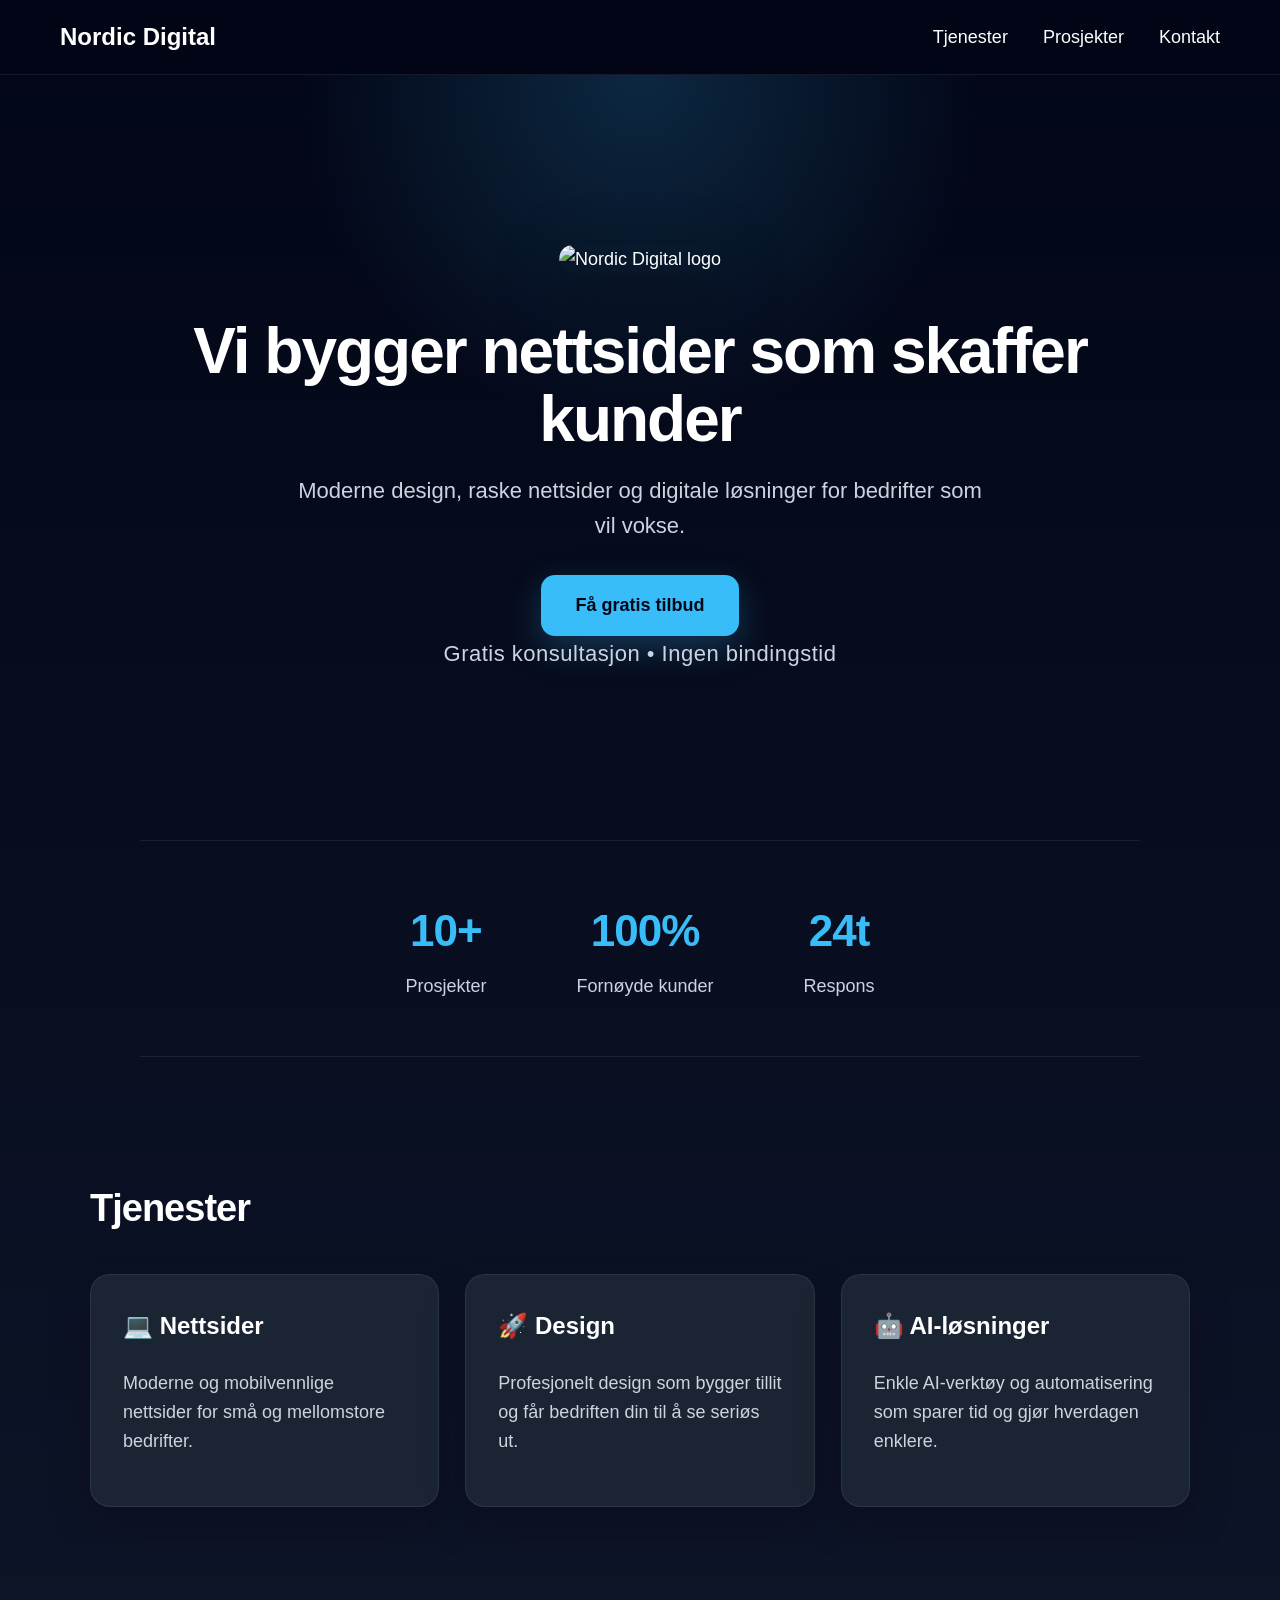
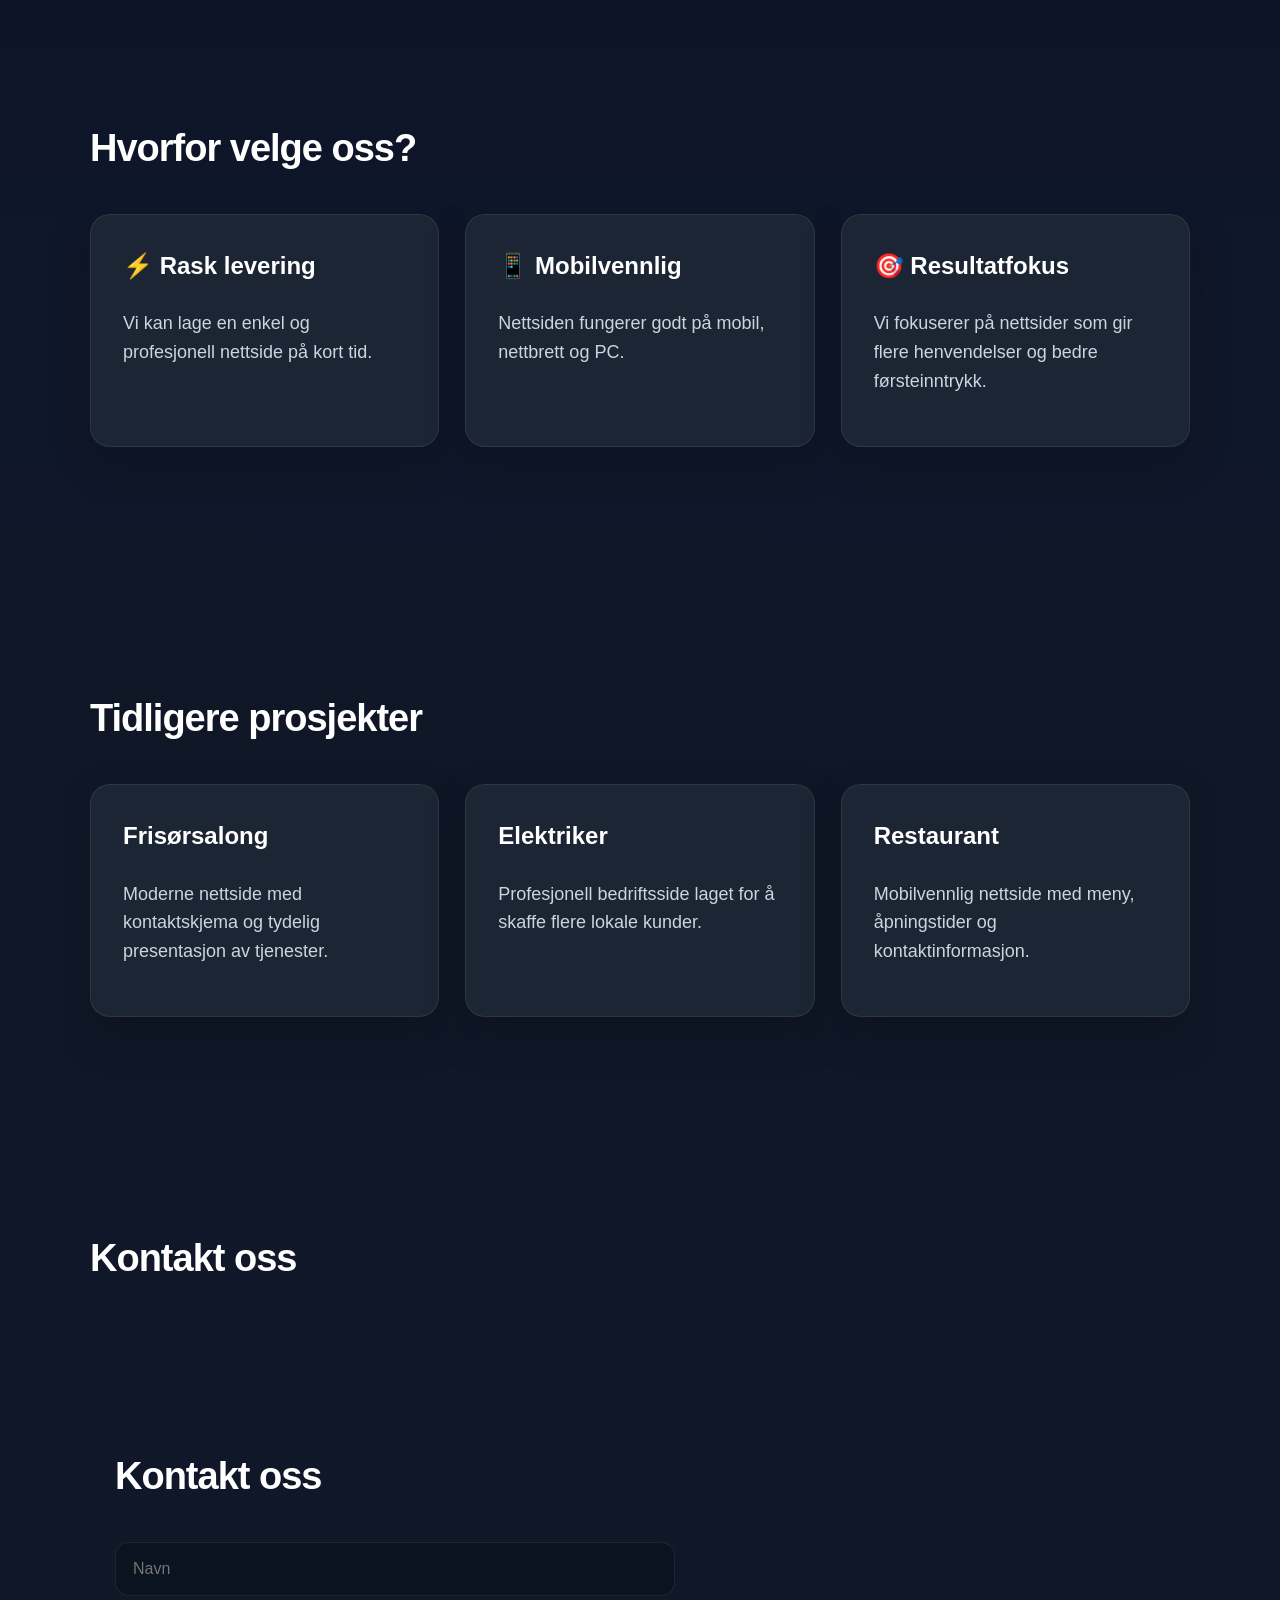
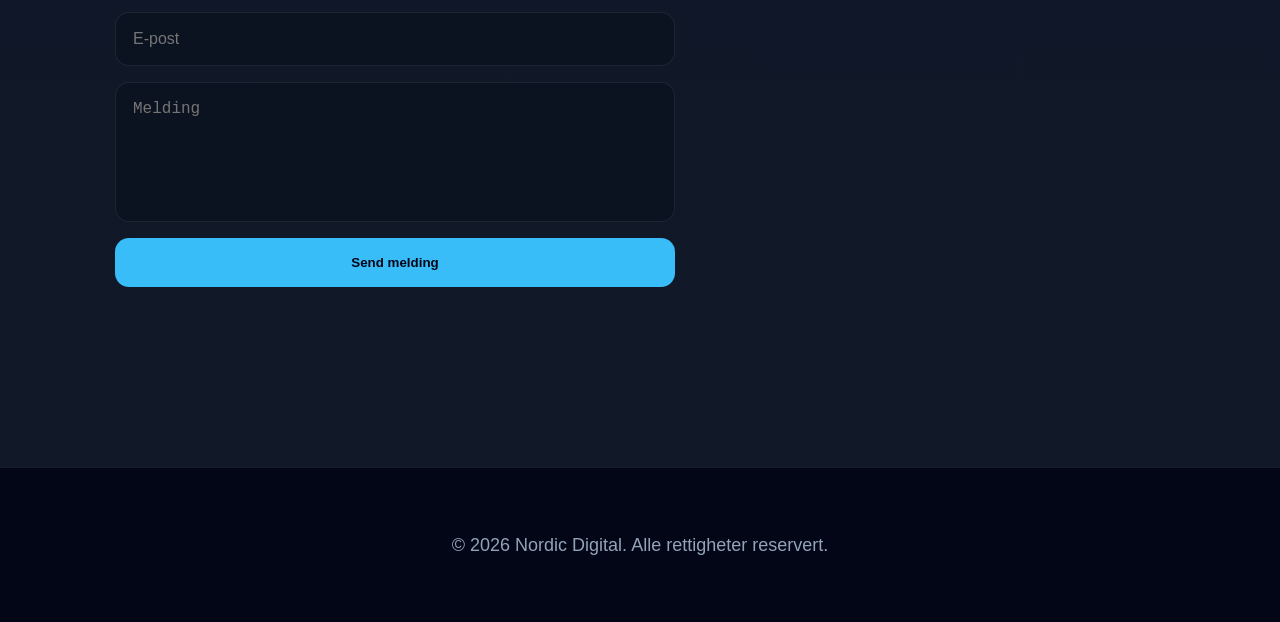
==== index.html @ 50fd000b "Add files via upload" ====
<!DOCTYPE html>
<html lang="no">
<head>
    <meta charset="UTF-8">
    <meta name="viewport" content="width=device-width, initial-scale=1.0">
    <title>Nordic Digital</title>
    <link rel="stylesheet" href="style.css">
</head>

<body>

    <nav class="navbar">
        <div class="nav-logo">Nordic Digital</div>

        <div class="nav-links">
            <a href="#tjenester">Tjenester</a>
            <a href="#prosjekter">Prosjekter</a>
            <a href="#kontakt">Kontakt</a>
        </div>
    </nav>

    <header class="hero">
        <div class="hero-content">
            <img src="images/logo.png" class="logo" alt="Nordic Digital logo">

            <h1>Vi bygger nettsider som skaffer kunder</h1>

            <p>
                Moderne design, raske nettsider og digitale løsninger
                for bedrifter som vil vokse.
            </p>

            <a href="#kontakt" class="knapp">Få gratis tilbud</a>

            <p class="mini-text">
                Gratis konsultasjon • Ingen bindingstid
            </p>
        </div>
    </header>

    <section class="statistikk">
        <div>
            <h2>10+</h2>
            <p>Prosjekter</p>
        </div>

        <div>
            <h2>100%</h2>
            <p>Fornøyde kunder</p>
        </div>

        <div>
            <h2>24t</h2>
            <p>Respons</p>
        </div>
    </section>

    <section id="tjenester">
        <h2>Tjenester</h2>

        <div class="kort-rad">
            <div class="kort">
                <h3>💻 Nettsider</h3>
                <p>Moderne og mobilvennlige nettsider for små og mellomstore bedrifter.</p>
            </div>

            <div class="kort">
                <h3>🚀 Design</h3>
                <p>Profesjonelt design som bygger tillit og får bedriften din til å se seriøs ut.</p>
            </div>

            <div class="kort">
                <h3>🤖 AI-løsninger</h3>
                <p>Enkle AI-verktøy og automatisering som sparer tid og gjør hverdagen enklere.</p>
            </div>
        </div>
    </section>

    <section>
        <h2>Hvorfor velge oss?</h2>

        <div class="kort-rad">
            <div class="kort">
                <h3>⚡ Rask levering</h3>
                <p>Vi kan lage en enkel og profesjonell nettside på kort tid.</p>
            </div>

            <div class="kort">
                <h3>📱 Mobilvennlig</h3>
                <p>Nettsiden fungerer godt på mobil, nettbrett og PC.</p>
            </div>

            <div class="kort">
                <h3>🎯 Resultatfokus</h3>
                <p>Vi fokuserer på nettsider som gir flere henvendelser og bedre førsteinntrykk.</p>
            </div>
        </div>
    </section>

    <section id="prosjekter">
        <h2>Tidligere prosjekter</h2>

        <div class="kort-rad">
            <div class="kort">
                <h3>Frisørsalong</h3>
                <p>Moderne nettside med kontaktskjema og tydelig presentasjon av tjenester.</p>
            </div>

            <div class="kort">
                <h3>Elektriker</h3>
                <p>Profesjonell bedriftsside laget for å skaffe flere lokale kunder.</p>
            </div>

            <div class="kort">
                <h3>Restaurant</h3>
                <p>Mobilvennlig nettside med meny, åpningstider og kontaktinformasjon.</p>
            </div>
        </div>
    </section>

    <section id="kontakt">
        <h2>Kontakt oss</h2>

        <section id="kontakt">
    <h2>Kontakt oss</h2>

    <form class="kontakt-form" action="https://formspree.io/f/mojbbwva" method="POST">

        <input
            type="text"
            name="name"
            placeholder="Navn"
            required
        >

        <input
            type="email"
            name="email"
            placeholder="E-post"
            required
        >

        <textarea
            name="message"
            placeholder="Melding"
            required
        ></textarea>

        <button type="submit">
            Send melding
        </button>

    </form>
</section>
    </section>

    <footer>
        <p>© 2026 Nordic Digital. Alle rettigheter reservert.</p>
    </footer>

</body>
</html>
---- style.css ----
* {
    box-sizing: border-box;
}

html {
    scroll-behavior: smooth;
}

body {
    margin: 0;
    padding: 0;
    font-family: Arial, sans-serif;
    background: linear-gradient(180deg, #020617, #0f172a, #111827);
    color: white;
    font-size: 18px;
    line-height: 1.6;
    min-height: 100vh;
    overflow-x: hidden;
}

.navbar {
    position: sticky;
    top: 0;
    z-index: 1000;
    display: flex;
    justify-content: space-between;
    align-items: center;
    padding: 18px 60px;
    background: rgba(2, 6, 23, 0.85);
    backdrop-filter: blur(12px);
    border-bottom: 1px solid rgba(255,255,255,0.08);
}

.nav-logo {
    font-size: 24px;
    font-weight: 800;
    color: white;
}

.nav-links a {
    color: white;
    text-decoration: none;
    margin-left: 30px;
    font-weight: 500;
}

.nav-links a:hover {
    color: #38bdf8;
}

.hero {
    min-height: 85vh;
    display: flex;
    justify-content: center;
    align-items: center;
    text-align: center;
    padding: 70px 25px;
    background: radial-gradient(circle at top, rgba(56,189,248,0.18), transparent 35%);
}

.hero-content {
    max-width: 900px;
}

.logo {
    width: 320px;
    max-width: 90%;
    height: auto;
    margin-bottom: 25px;
    border-radius: 18px;
    box-shadow: 0 25px 70px rgba(0,0,0,0.35);
}

.hero h1 {
    font-size: 64px;
    line-height: 1.05;
    margin: 20px 0;
    letter-spacing: -2px;
}

.hero p {
    font-size: 22px;
    color: #cbd5e1;
    max-width: 700px;
    margin: 0 auto;
}

.knapp {
    display: inline-block;
    margin-top: 32px;
    padding: 16px 34px;
    background: #38bdf8;
    color: #020617;
    text-decoration: none;
    font-weight: 800;
    border-radius: 14px;
    transition: 0.25s;
    box-shadow: 0 12px 35px rgba(56,189,248,0.25);
}

.knapp:hover {
    transform: translateY(-4px);
    background: white;
}

.mini-text {
    margin-top: 18px;
    font-size: 15px;
    color: #94a3b8;
    letter-spacing: 0.5px;
}

section {
    max-width: 1150px;
    margin: 0 auto;
    padding: 90px 25px;
}

section h2 {
    font-size: 38px;
    margin-bottom: 35px;
    letter-spacing: -1px;
}

.kort-rad {
    display: grid;
    grid-template-columns: repeat(3, 1fr);
    gap: 26px;
}

.kort {
    background: rgba(31, 41, 55, 0.85);
    padding: 32px;
    border-radius: 20px;
    border: 1px solid rgba(255,255,255,0.08);
    transition: 0.25s;
    box-shadow: 0 20px 45px rgba(0,0,0,0.18);
}

.kort:hover {
    transform: translateY(-10px);
    background: rgba(38, 52, 73, 0.95);
    box-shadow: 0 30px 65px rgba(0,0,0,0.3);
}

.kort h3 {
    font-size: 24px;
    margin-top: 0;
}

.kort p {
    color: #cbd5e1;
}

.statistikk {
    max-width: 1000px;
    margin: 0 auto;
    padding: 55px 25px;
    display: flex;
    justify-content: center;
    gap: 90px;
    text-align: center;
    border-top: 1px solid rgba(255,255,255,0.08);
    border-bottom: 1px solid rgba(255,255,255,0.08);
}

.statistikk h2 {
    color: #38bdf8;
    font-size: 44px;
    margin: 0;
}

.statistikk p {
    color: #cbd5e1;
    margin: 5px 0 0;
}

#prosjekter {
    background: rgba(17, 24, 39, 0.7);
    border-radius: 28px;
    margin-top: 30px;
}

.kontakt-form {
    display: flex;
    flex-direction: column;
    gap: 16px;
    max-width: 560px;
}

.kontakt-form input,
.kontakt-form textarea {
    width: 100%;
    padding: 17px;
    border: 1px solid rgba(255,255,255,0.08);
    border-radius: 14px;
    font-size: 16px;
    background: #0b1220;
    color: white;
    outline: none;
}

.kontakt-form input:focus,
.kontakt-form textarea:focus {
    border-color: #38bdf8;
}

.kontakt-form textarea {
    height: 140px;
    resize: none;
}

.kontakt-form button {
    padding: 17px;
    border: none;
    border-radius: 14px;
    background: #38bdf8;
    color: #020617;
    font-weight: 800;
    cursor: pointer;
    transition: 0.25s;
}

.kontakt-form button:hover {
    background: white;
    transform: translateY(-3px);
}

footer {
    text-align: center;
    padding: 45px 20px;
    background: #020617;
    color: #94a3b8;
    border-top: 1px solid rgba(255,255,255,0.08);
}

@media (max-width: 850px) {
    .navbar {
        padding: 16px 22px;
        flex-direction: column;
        gap: 12px;
    }

    .nav-links a {
        margin: 0 10px;
        font-size: 15px;
    }

    .hero h1 {
        font-size: 42px;
    }

    .hero p {
        font-size: 18px;
    }

    .kort-rad {
        grid-template-columns: 1fr;
    }

    .statistikk {
        flex-direction: column;
        gap: 25px;
    }

    section {
        padding: 65px 22px;
    }
}
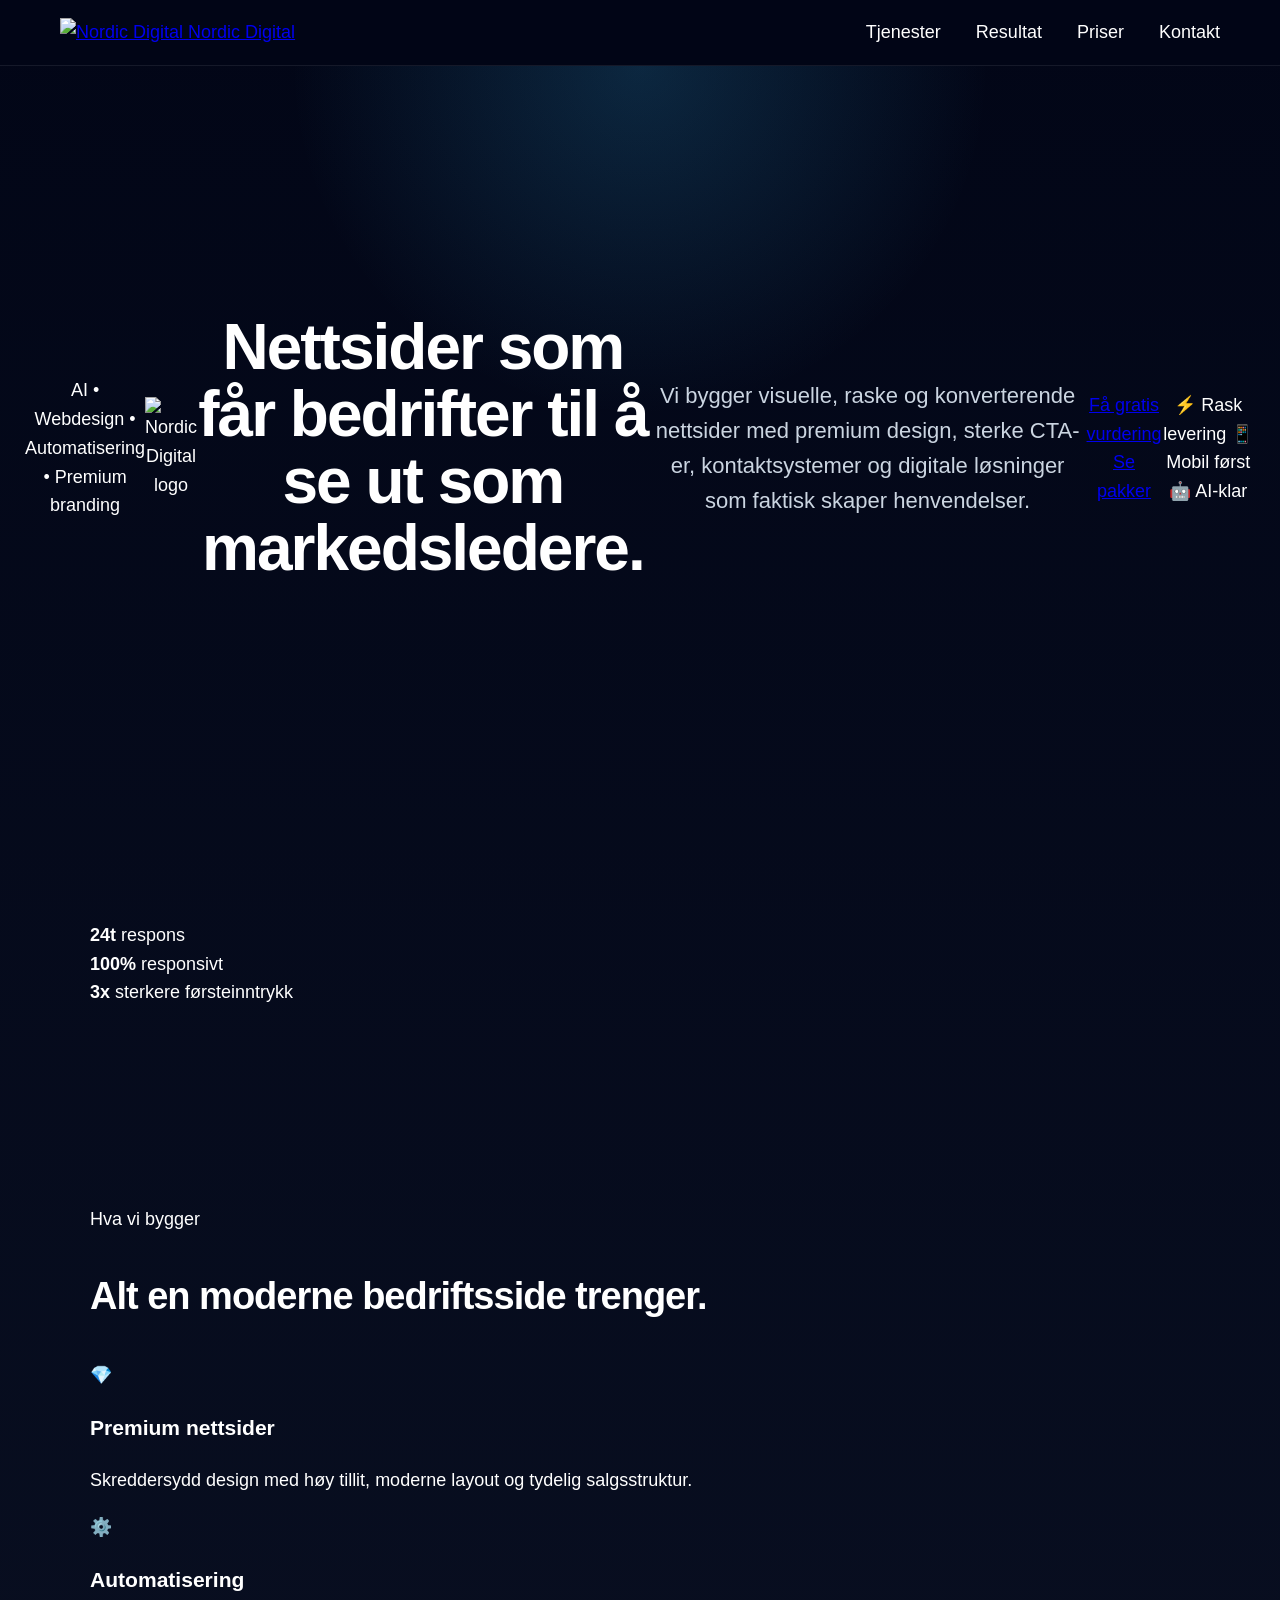
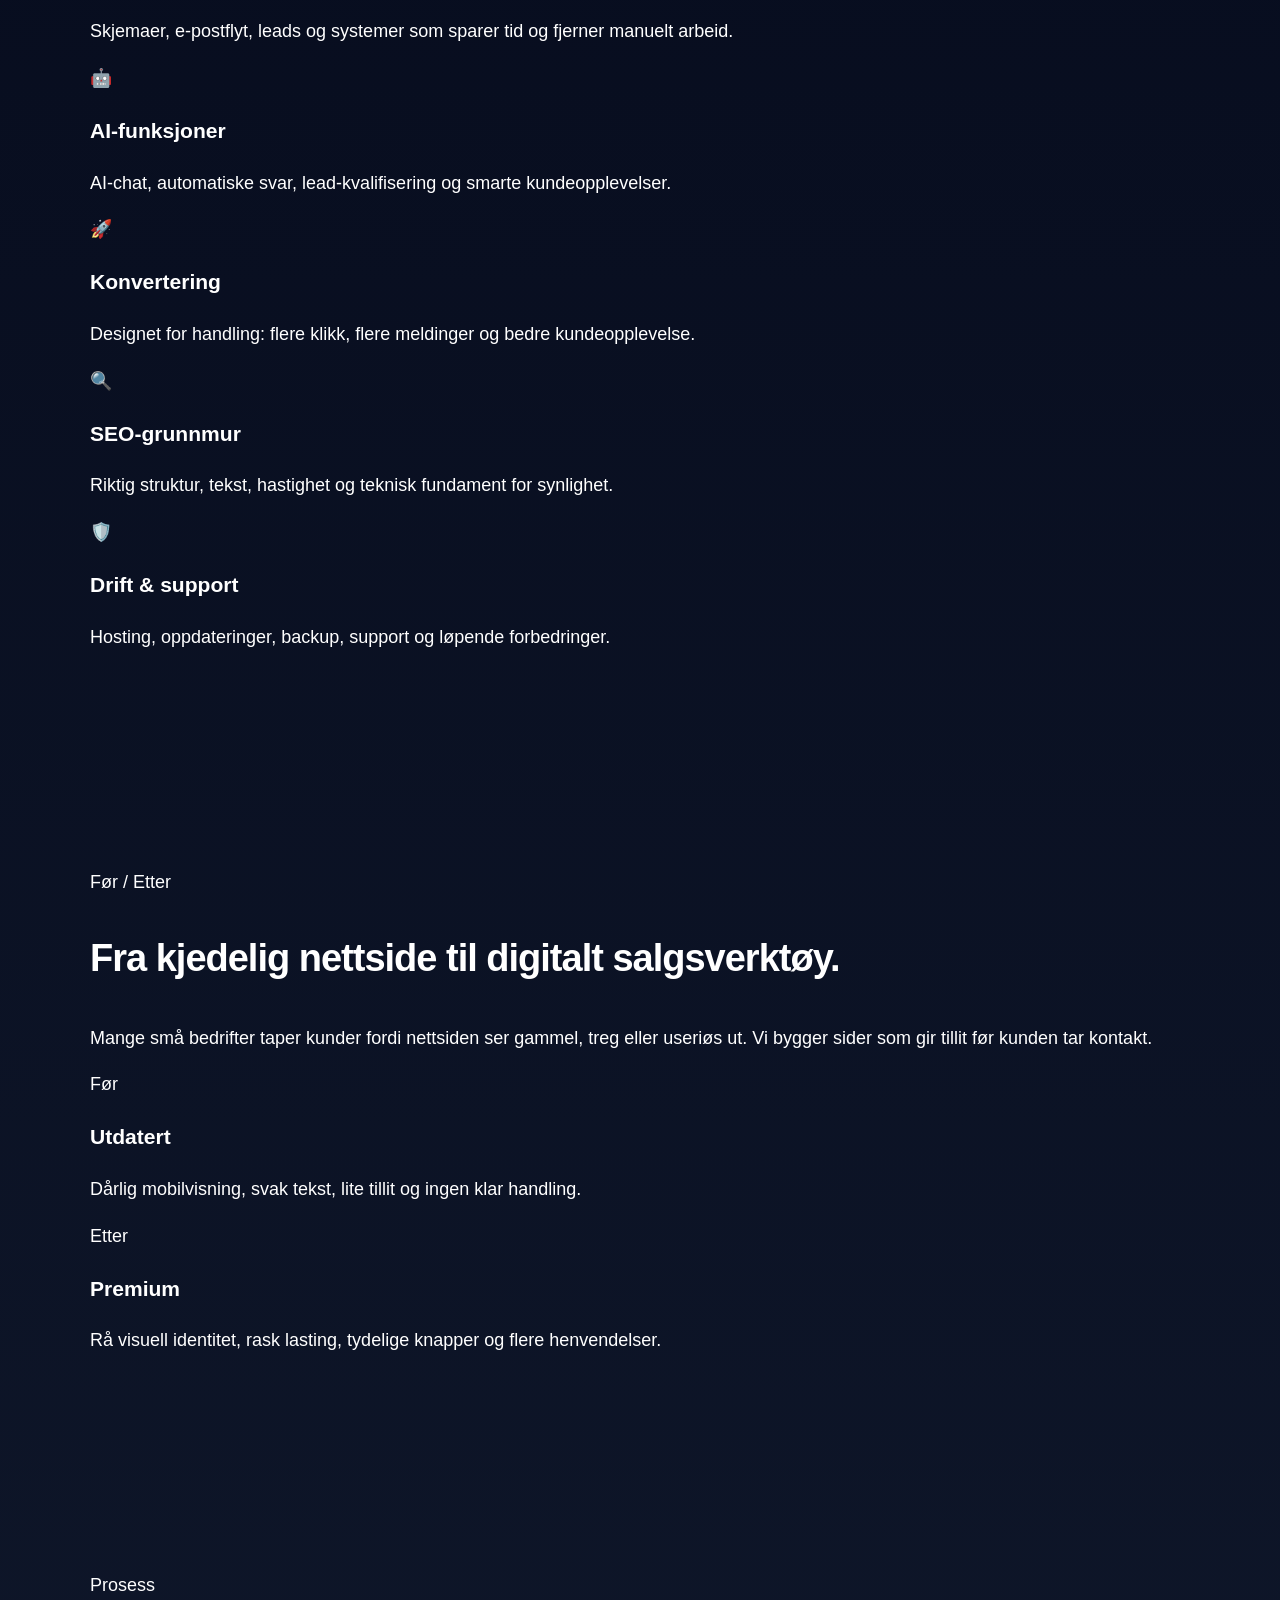
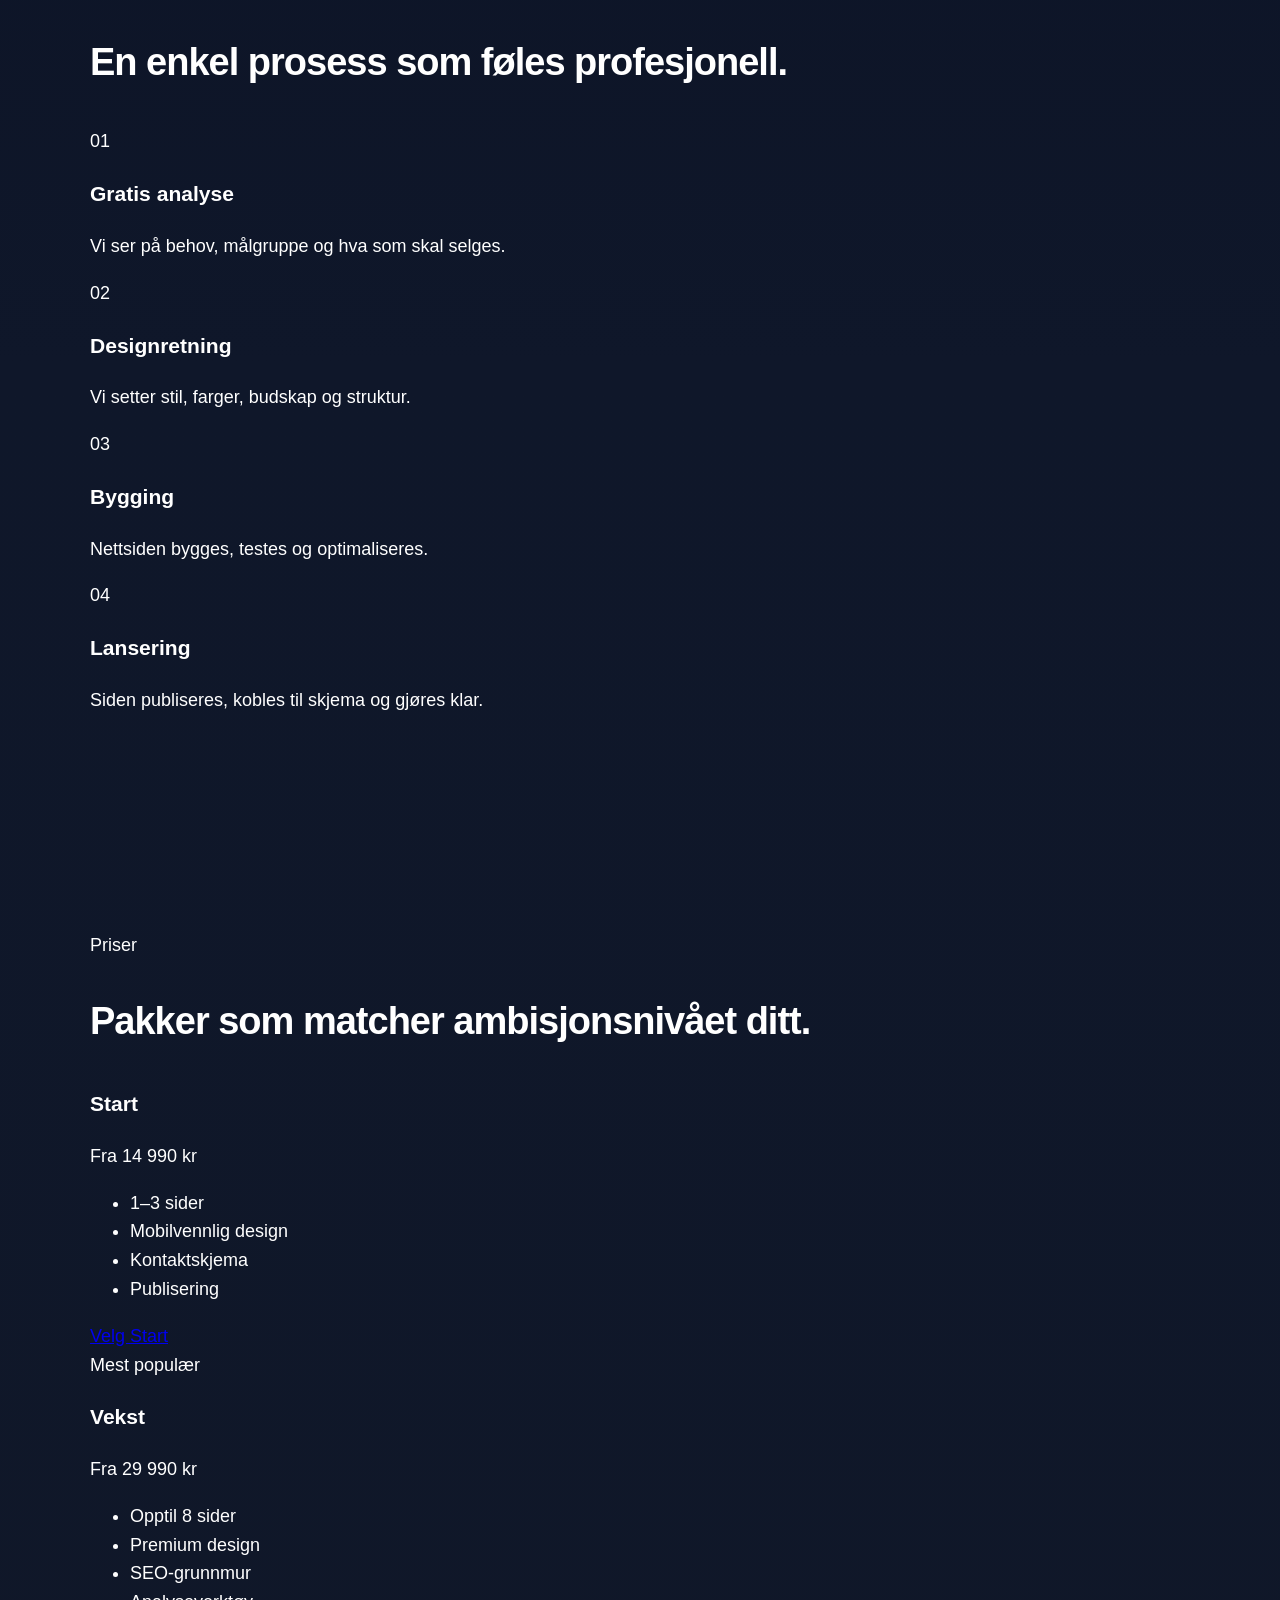
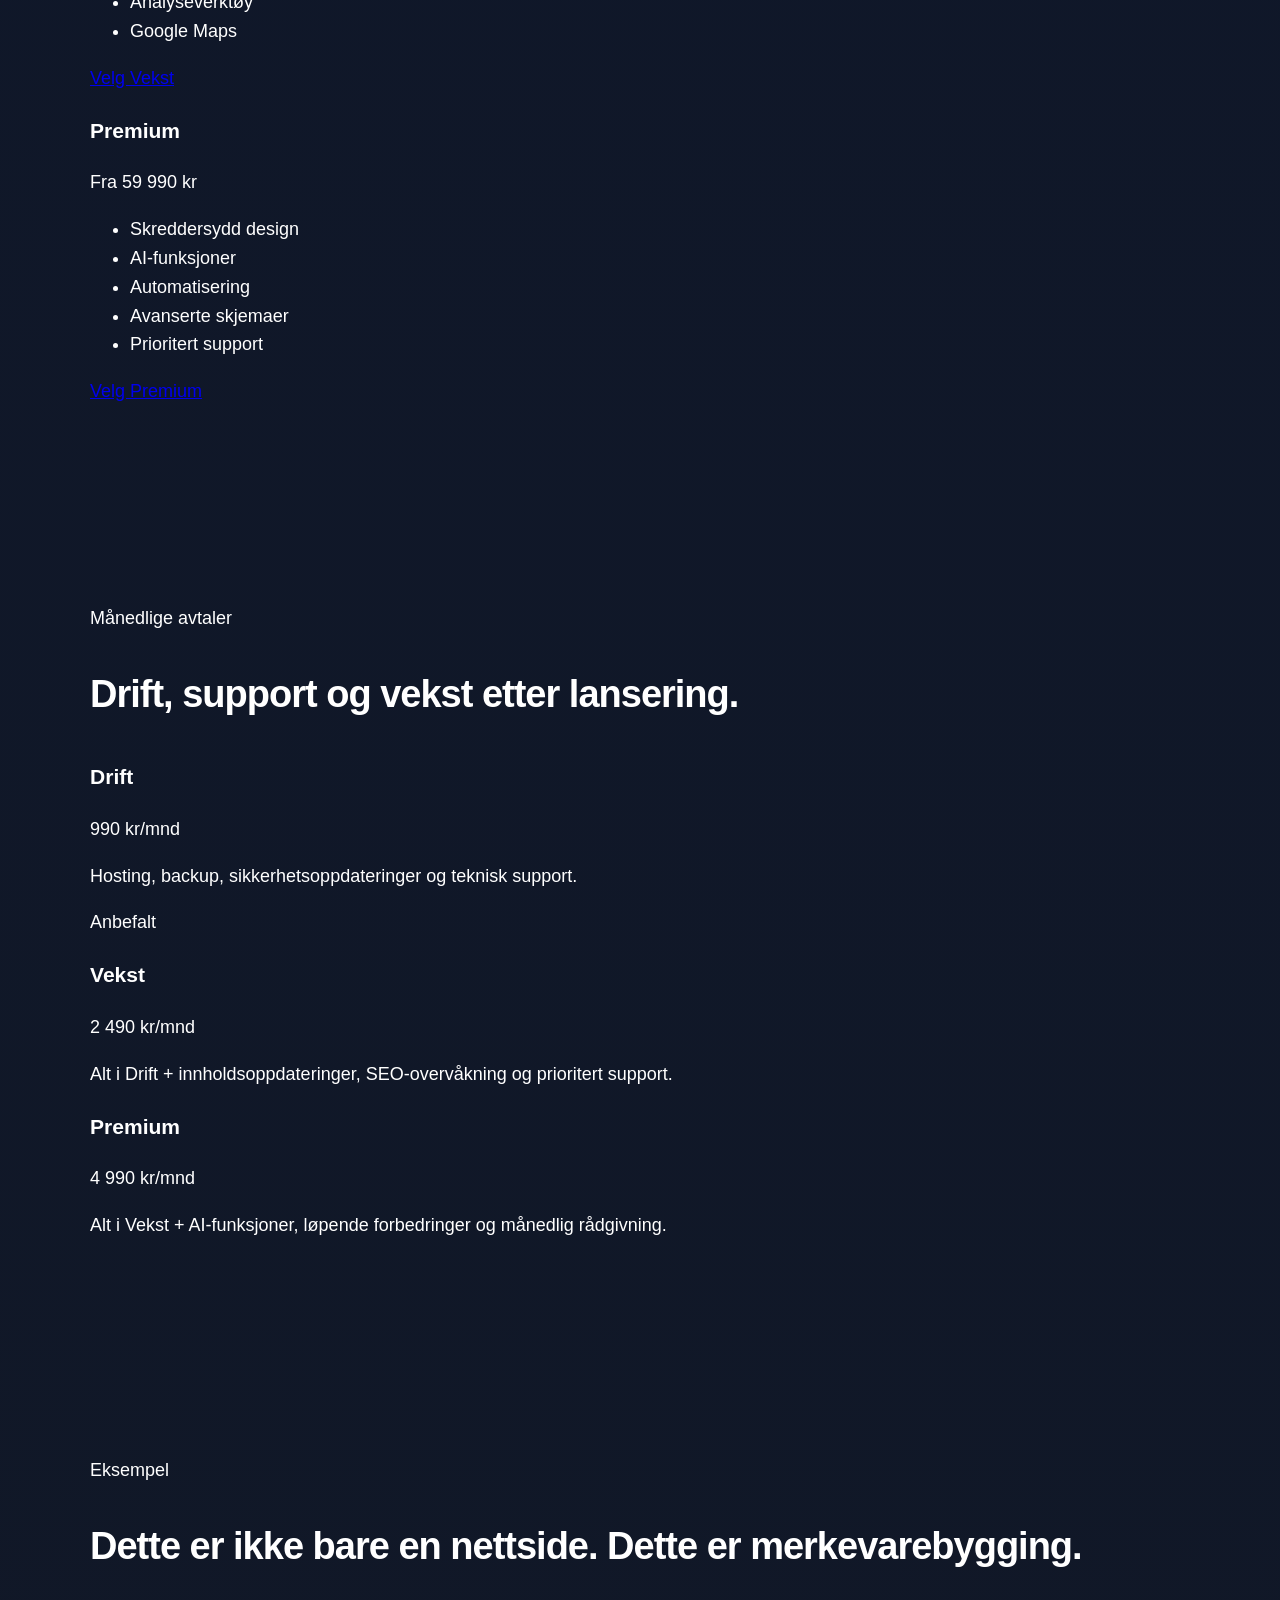
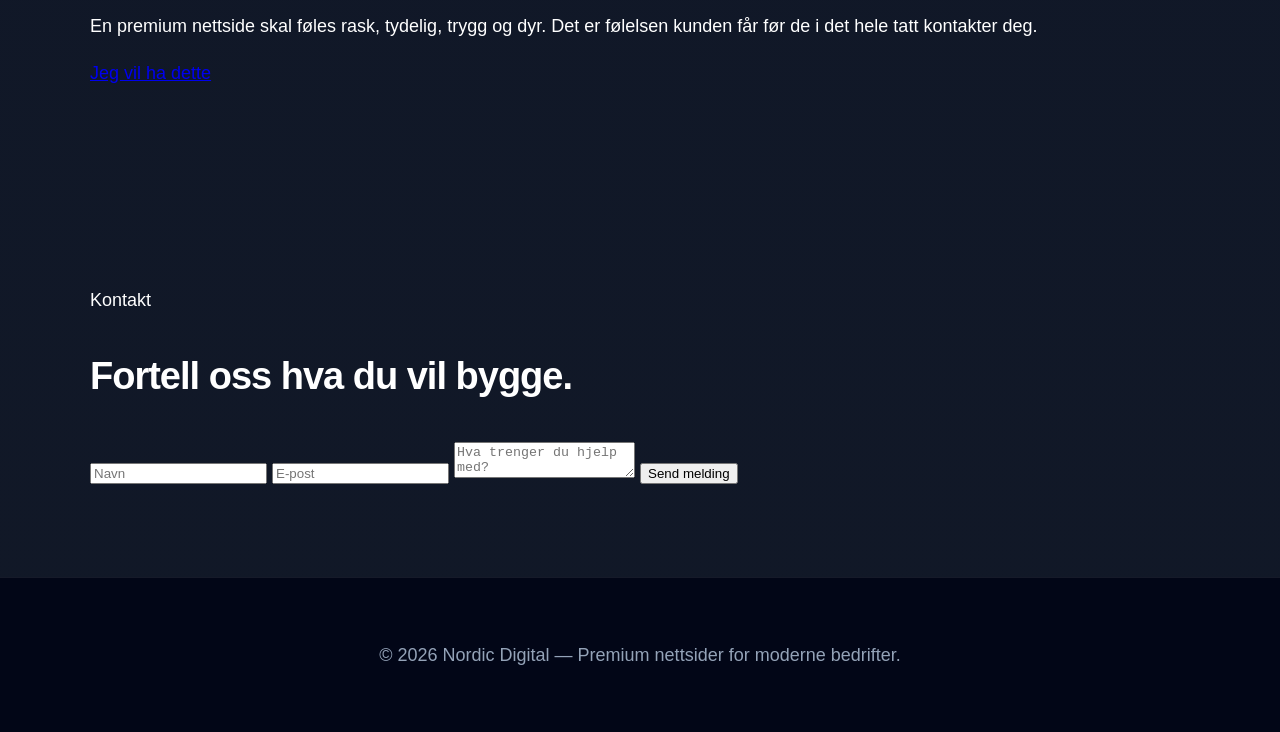
==== commit 6122413e: "Update index.html" ====
--- a/index.html
+++ b/index.html
@@ -3,160 +3,270 @@
 <head>
     <meta charset="UTF-8">
     <meta name="viewport" content="width=device-width, initial-scale=1.0">
-    <title>Nordic Digital</title>
+    <title>Nordic Digital — Premium nettsider</title>
+    <link rel="icon" href="images/logo.png">
     <link rel="stylesheet" href="style.css">
 </head>
 
 <body>
 
-    <nav class="navbar">
-        <div class="nav-logo">Nordic Digital</div>
-
-        <div class="nav-links">
-            <a href="#tjenester">Tjenester</a>
-            <a href="#prosjekter">Prosjekter</a>
-            <a href="#kontakt">Kontakt</a>
-        </div>
-    </nav>
-
-    <header class="hero">
-        <div class="hero-content">
-            <img src="images/logo.png" class="logo" alt="Nordic Digital logo">
-
-            <h1>Vi bygger nettsider som skaffer kunder</h1>
-
-            <p>
-                Moderne design, raske nettsider og digitale løsninger
-                for bedrifter som vil vokse.
-            </p>
-
-            <a href="#kontakt" class="knapp">Få gratis tilbud</a>
-
-            <p class="mini-text">
-                Gratis konsultasjon • Ingen bindingstid
-            </p>
-        </div>
-    </header>
-
-    <section class="statistikk">
-        <div>
-            <h2>10+</h2>
-            <p>Prosjekter</p>
-        </div>
-
-        <div>
-            <h2>100%</h2>
-            <p>Fornøyde kunder</p>
-        </div>
-
-        <div>
-            <h2>24t</h2>
-            <p>Respons</p>
-        </div>
-    </section>
-
-    <section id="tjenester">
-        <h2>Tjenester</h2>
-
-        <div class="kort-rad">
-            <div class="kort">
-                <h3>💻 Nettsider</h3>
-                <p>Moderne og mobilvennlige nettsider for små og mellomstore bedrifter.</p>
-            </div>
-
-            <div class="kort">
-                <h3>🚀 Design</h3>
-                <p>Profesjonelt design som bygger tillit og får bedriften din til å se seriøs ut.</p>
-            </div>
-
-            <div class="kort">
-                <h3>🤖 AI-løsninger</h3>
-                <p>Enkle AI-verktøy og automatisering som sparer tid og gjør hverdagen enklere.</p>
-            </div>
-        </div>
-    </section>
-
-    <section>
-        <h2>Hvorfor velge oss?</h2>
-
-        <div class="kort-rad">
-            <div class="kort">
-                <h3>⚡ Rask levering</h3>
-                <p>Vi kan lage en enkel og profesjonell nettside på kort tid.</p>
-            </div>
-
-            <div class="kort">
-                <h3>📱 Mobilvennlig</h3>
-                <p>Nettsiden fungerer godt på mobil, nettbrett og PC.</p>
-            </div>
-
-            <div class="kort">
-                <h3>🎯 Resultatfokus</h3>
-                <p>Vi fokuserer på nettsider som gir flere henvendelser og bedre førsteinntrykk.</p>
-            </div>
-        </div>
-    </section>
-
-    <section id="prosjekter">
-        <h2>Tidligere prosjekter</h2>
-
-        <div class="kort-rad">
-            <div class="kort">
-                <h3>Frisørsalong</h3>
-                <p>Moderne nettside med kontaktskjema og tydelig presentasjon av tjenester.</p>
-            </div>
-
-            <div class="kort">
-                <h3>Elektriker</h3>
-                <p>Profesjonell bedriftsside laget for å skaffe flere lokale kunder.</p>
-            </div>
-
-            <div class="kort">
-                <h3>Restaurant</h3>
-                <p>Mobilvennlig nettside med meny, åpningstider og kontaktinformasjon.</p>
-            </div>
-        </div>
-    </section>
-
-    <section id="kontakt">
-        <h2>Kontakt oss</h2>
-
-        <section id="kontakt">
-    <h2>Kontakt oss</h2>
-
-    <form class="kontakt-form" action="https://formspree.io/f/mojbbwva" method="POST">
-
-        <input
-            type="text"
-            name="name"
-            placeholder="Navn"
-            required
-        >
-
-        <input
-            type="email"
-            name="email"
-            placeholder="E-post"
-            required
-        >
-
-        <textarea
-            name="message"
-            placeholder="Melding"
-            required
-        ></textarea>
-
-        <button type="submit">
-            Send melding
-        </button>
-
+<div class="bg">
+    <div class="mesh"></div>
+    <div class="stars"></div>
+    <div class="scanline"></div>
+    <div class="glow glow-1"></div>
+    <div class="glow glow-2"></div>
+    <div class="glow glow-3"></div>
+</div>
+
+<nav class="navbar">
+    <a href="#" class="brand">
+        <img src="images/logo.png" alt="Nordic Digital">
+        <span>Nordic Digital</span>
+    </a>
+
+    <div class="nav-links">
+        <a href="#tjenester">Tjenester</a>
+        <a href="#resultat">Resultat</a>
+        <a href="#priser">Priser</a>
+        <a href="#kontakt" class="nav-cta">Kontakt</a>
+    </div>
+</nav>
+
+<header class="hero">
+    <div class="hero-badge">AI • Webdesign • Automatisering • Premium branding</div>
+
+    <img src="images/logo.png" class="hero-logo" alt="Nordic Digital logo">
+
+    <h1>Nettsider som får bedrifter til å se ut som markedsledere.</h1>
+
+    <p>
+        Vi bygger visuelle, raske og konverterende nettsider med premium design,
+        sterke CTA-er, kontaktsystemer og digitale løsninger som faktisk skaper henvendelser.
+    </p>
+
+    <div class="hero-actions">
+        <a href="#kontakt" class="btn btn-main">Få gratis vurdering</a>
+        <a href="#priser" class="btn btn-ghost">Se pakker</a>
+    </div>
+
+    <div class="trust-row">
+        <span>⚡ Rask levering</span>
+        <span>📱 Mobil først</span>
+        <span>🤖 AI-klar</span>
+    </div>
+</header>
+
+<section class="metrics">
+    <div>
+        <strong>24t</strong>
+        <span>respons</span>
+    </div>
+    <div>
+        <strong>100%</strong>
+        <span>responsivt</span>
+    </div>
+    <div>
+        <strong>3x</strong>
+        <span>sterkere førsteinntrykk</span>
+    </div>
+</section>
+
+<section id="tjenester">
+    <p class="label">Hva vi bygger</p>
+    <h2>Alt en moderne bedriftsside trenger.</h2>
+
+    <div class="cards">
+        <article class="card premium">
+            <div class="icon">💎</div>
+            <h3>Premium nettsider</h3>
+            <p>Skreddersydd design med høy tillit, moderne layout og tydelig salgsstruktur.</p>
+        </article>
+
+        <article class="card">
+            <div class="icon">⚙️</div>
+            <h3>Automatisering</h3>
+            <p>Skjemaer, e-postflyt, leads og systemer som sparer tid og fjerner manuelt arbeid.</p>
+        </article>
+
+        <article class="card">
+            <div class="icon">🤖</div>
+            <h3>AI-funksjoner</h3>
+            <p>AI-chat, automatiske svar, lead-kvalifisering og smarte kundeopplevelser.</p>
+        </article>
+
+        <article class="card">
+            <div class="icon">🚀</div>
+            <h3>Konvertering</h3>
+            <p>Designet for handling: flere klikk, flere meldinger og bedre kundeopplevelse.</p>
+        </article>
+
+        <article class="card">
+            <div class="icon">🔍</div>
+            <h3>SEO-grunnmur</h3>
+            <p>Riktig struktur, tekst, hastighet og teknisk fundament for synlighet.</p>
+        </article>
+
+        <article class="card">
+            <div class="icon">🛡️</div>
+            <h3>Drift & support</h3>
+            <p>Hosting, oppdateringer, backup, support og løpende forbedringer.</p>
+        </article>
+    </div>
+</section>
+
+<section id="resultat" class="split">
+    <div>
+        <p class="label">Før / Etter</p>
+        <h2>Fra kjedelig nettside til digitalt salgsverktøy.</h2>
+        <p class="section-text">
+            Mange små bedrifter taper kunder fordi nettsiden ser gammel, treg eller useriøs ut.
+            Vi bygger sider som gir tillit før kunden tar kontakt.
+        </p>
+    </div>
+
+    <div class="compare">
+        <div class="before">
+            <span>Før</span>
+            <h3>Utdatert</h3>
+            <p>Dårlig mobilvisning, svak tekst, lite tillit og ingen klar handling.</p>
+        </div>
+
+        <div class="after">
+            <span>Etter</span>
+            <h3>Premium</h3>
+            <p>Rå visuell identitet, rask lasting, tydelige knapper og flere henvendelser.</p>
+        </div>
+    </div>
+</section>
+
+<section class="process">
+    <p class="label">Prosess</p>
+    <h2>En enkel prosess som føles profesjonell.</h2>
+
+    <div class="steps">
+        <div class="step">
+            <span>01</span>
+            <h3>Gratis analyse</h3>
+            <p>Vi ser på behov, målgruppe og hva som skal selges.</p>
+        </div>
+        <div class="step">
+            <span>02</span>
+            <h3>Designretning</h3>
+            <p>Vi setter stil, farger, budskap og struktur.</p>
+        </div>
+        <div class="step">
+            <span>03</span>
+            <h3>Bygging</h3>
+            <p>Nettsiden bygges, testes og optimaliseres.</p>
+        </div>
+        <div class="step">
+            <span>04</span>
+            <h3>Lansering</h3>
+            <p>Siden publiseres, kobles til skjema og gjøres klar.</p>
+        </div>
+    </div>
+</section>
+
+<section id="priser">
+    <p class="label">Priser</p>
+    <h2>Pakker som matcher ambisjonsnivået ditt.</h2>
+
+    <div class="pricing">
+        <div class="price-card">
+            <h3>Start</h3>
+            <p class="price">Fra 14 990 kr</p>
+            <ul>
+                <li>1–3 sider</li>
+                <li>Mobilvennlig design</li>
+                <li>Kontaktskjema</li>
+                <li>Publisering</li>
+            </ul>
+            <a href="#kontakt" class="btn btn-ghost">Velg Start</a>
+        </div>
+
+        <div class="price-card featured">
+            <div class="tag">Mest populær</div>
+            <h3>Vekst</h3>
+            <p class="price">Fra 29 990 kr</p>
+            <ul>
+                <li>Opptil 8 sider</li>
+                <li>Premium design</li>
+                <li>SEO-grunnmur</li>
+                <li>Analyseverktøy</li>
+                <li>Google Maps</li>
+            </ul>
+            <a href="#kontakt" class="btn btn-main">Velg Vekst</a>
+        </div>
+
+        <div class="price-card">
+            <h3>Premium</h3>
+            <p class="price">Fra 59 990 kr</p>
+            <ul>
+                <li>Skreddersydd design</li>
+                <li>AI-funksjoner</li>
+                <li>Automatisering</li>
+                <li>Avanserte skjemaer</li>
+                <li>Prioritert support</li>
+            </ul>
+            <a href="#kontakt" class="btn btn-ghost">Velg Premium</a>
+        </div>
+    </div>
+</section>
+
+<section class="subscriptions">
+    <p class="label">Månedlige avtaler</p>
+    <h2>Drift, support og vekst etter lansering.</h2>
+
+    <div class="pricing">
+        <div class="price-card small-card">
+            <h3>Drift</h3>
+            <p class="price">990 kr/mnd</p>
+            <p>Hosting, backup, sikkerhetsoppdateringer og teknisk support.</p>
+        </div>
+
+        <div class="price-card small-card featured">
+            <div class="tag">Anbefalt</div>
+            <h3>Vekst</h3>
+            <p class="price">2 490 kr/mnd</p>
+            <p>Alt i Drift + innholdsoppdateringer, SEO-overvåkning og prioritert support.</p>
+        </div>
+
+        <div class="price-card small-card">
+            <h3>Premium</h3>
+            <p class="price">4 990 kr/mnd</p>
+            <p>Alt i Vekst + AI-funksjoner, løpende forbedringer og månedlig rådgivning.</p>
+        </div>
+    </div>
+</section>
+
+<section class="showcase">
+    <div class="showcase-content">
+        <p class="label">Eksempel</p>
+        <h2>Dette er ikke bare en nettside. Dette er merkevarebygging.</h2>
+        <p>
+            En premium nettside skal føles rask, tydelig, trygg og dyr.
+            Det er følelsen kunden får før de i det hele tatt kontakter deg.
+        </p>
+        <a href="#kontakt" class="btn btn-main">Jeg vil ha dette</a>
+    </div>
+</section>
+
+<section id="kontakt">
+    <p class="label">Kontakt</p>
+    <h2>Fortell oss hva du vil bygge.</h2>
+
+    <form class="contact-form" action="https://formspree.io/f/mojbbwva" method="POST">
+        <input type="text" name="name" placeholder="Navn" required>
+        <input type="email" name="email" placeholder="E-post" required>
+        <textarea name="message" placeholder="Hva trenger du hjelp med?" required></textarea>
+        <button type="submit">Send melding</button>
     </form>
 </section>
-    </section>
-
-    <footer>
-        <p>© 2026 Nordic Digital. Alle rettigheter reservert.</p>
-    </footer>
+
+<footer>
+    <p>© 2026 Nordic Digital — Premium nettsider for moderne bedrifter.</p>
+</footer>
 
 </body>
-</html>+</html>
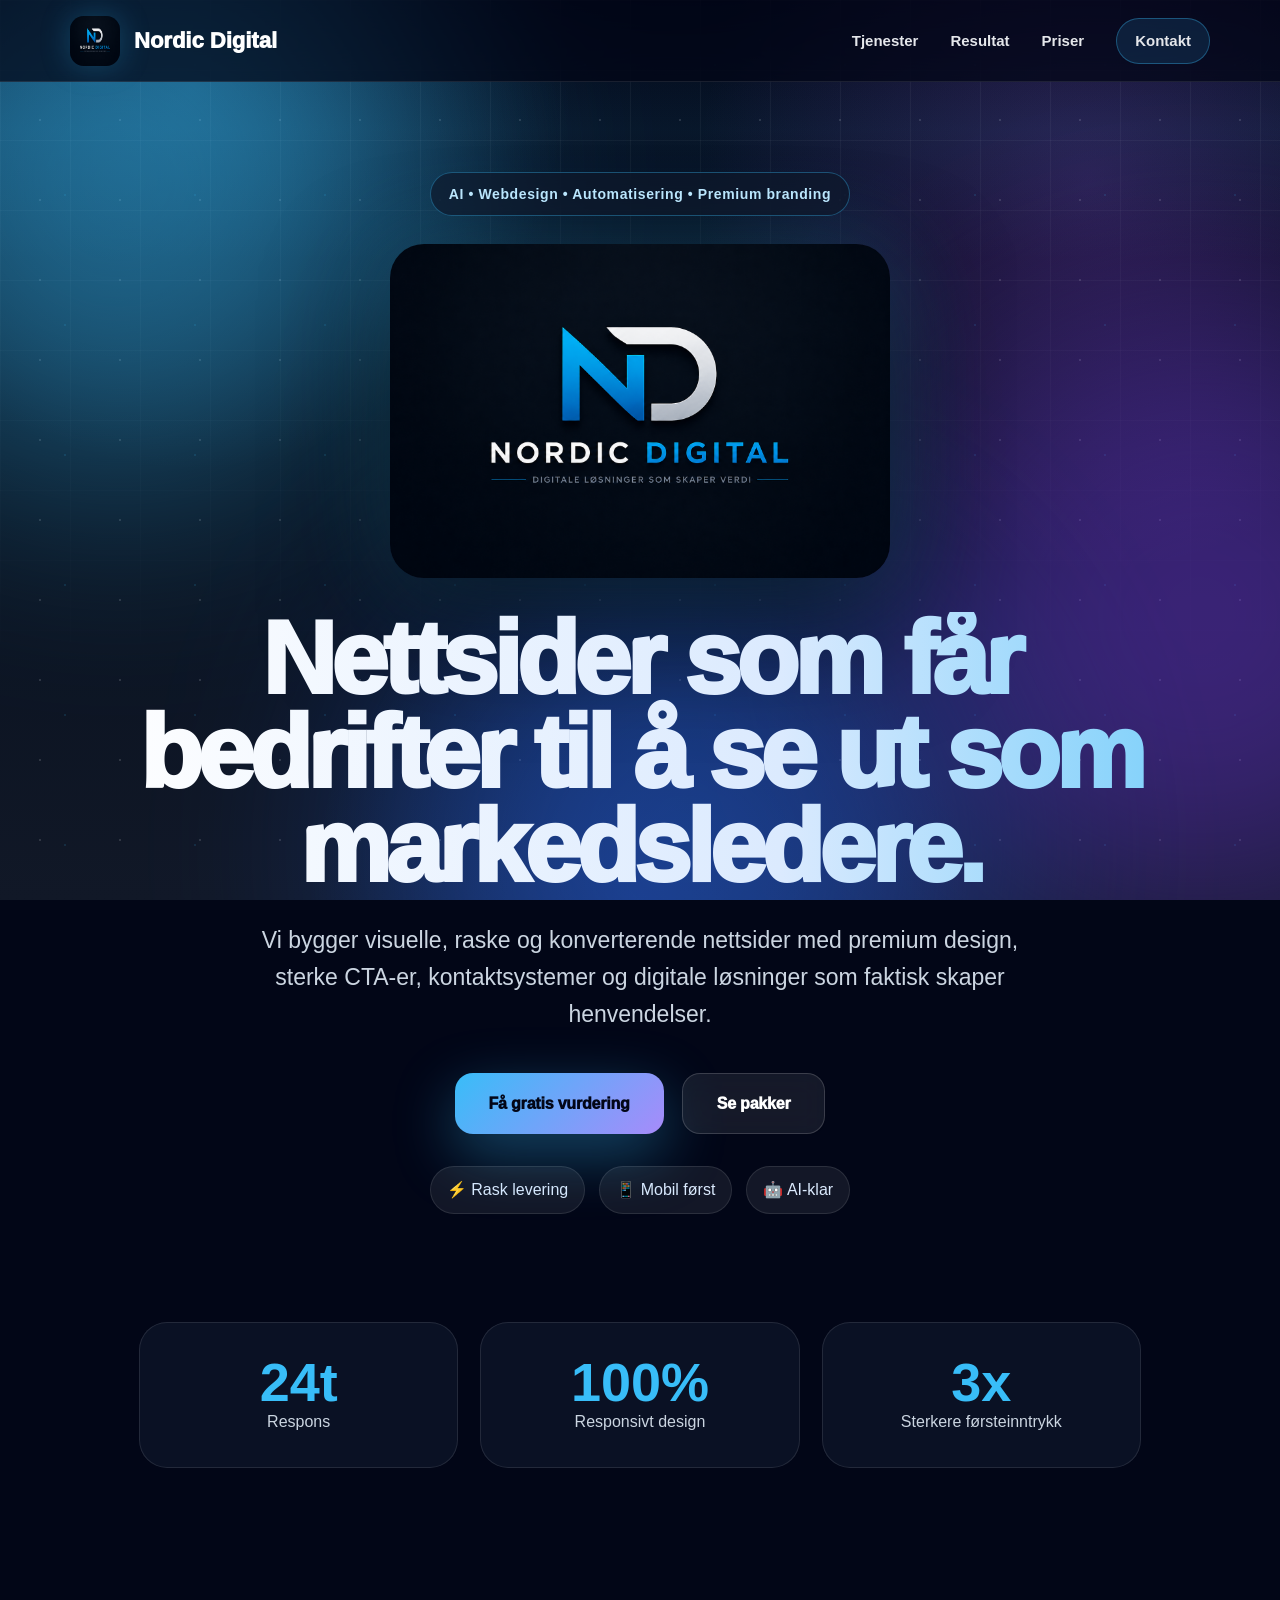
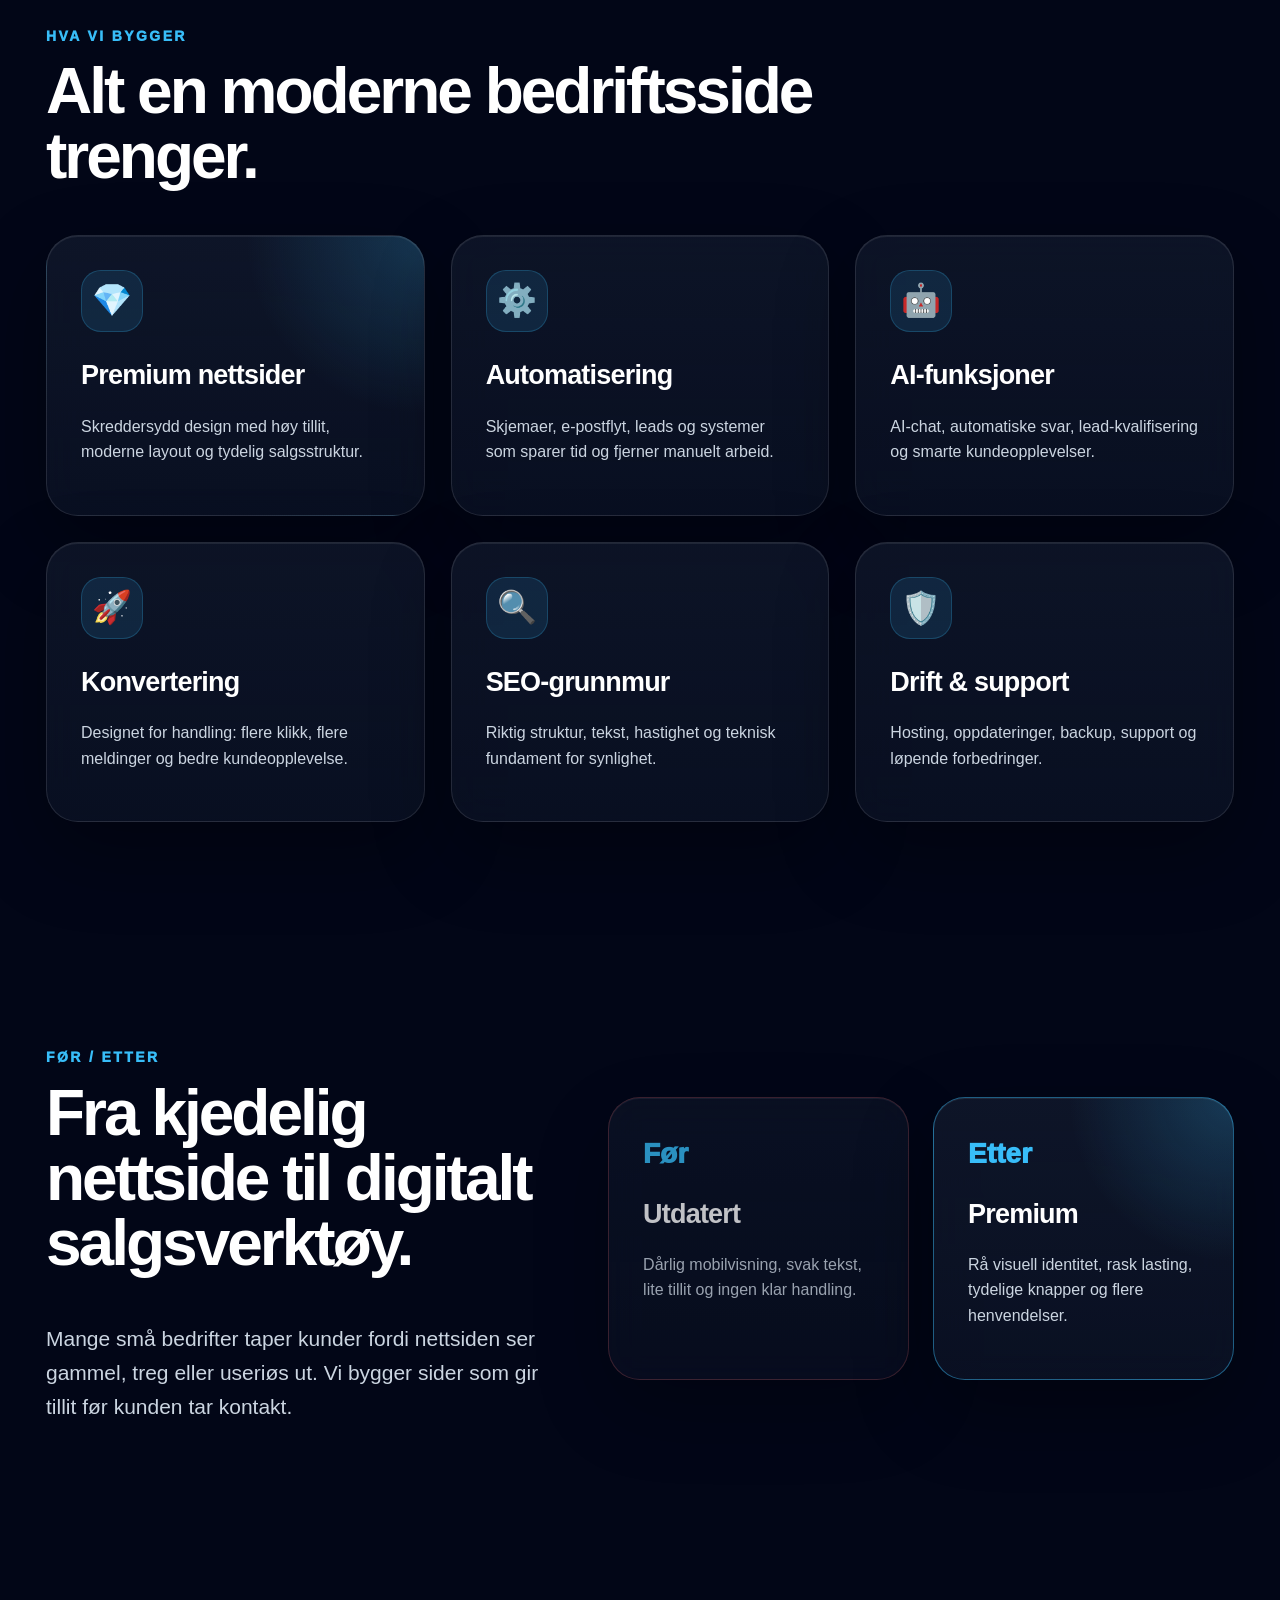
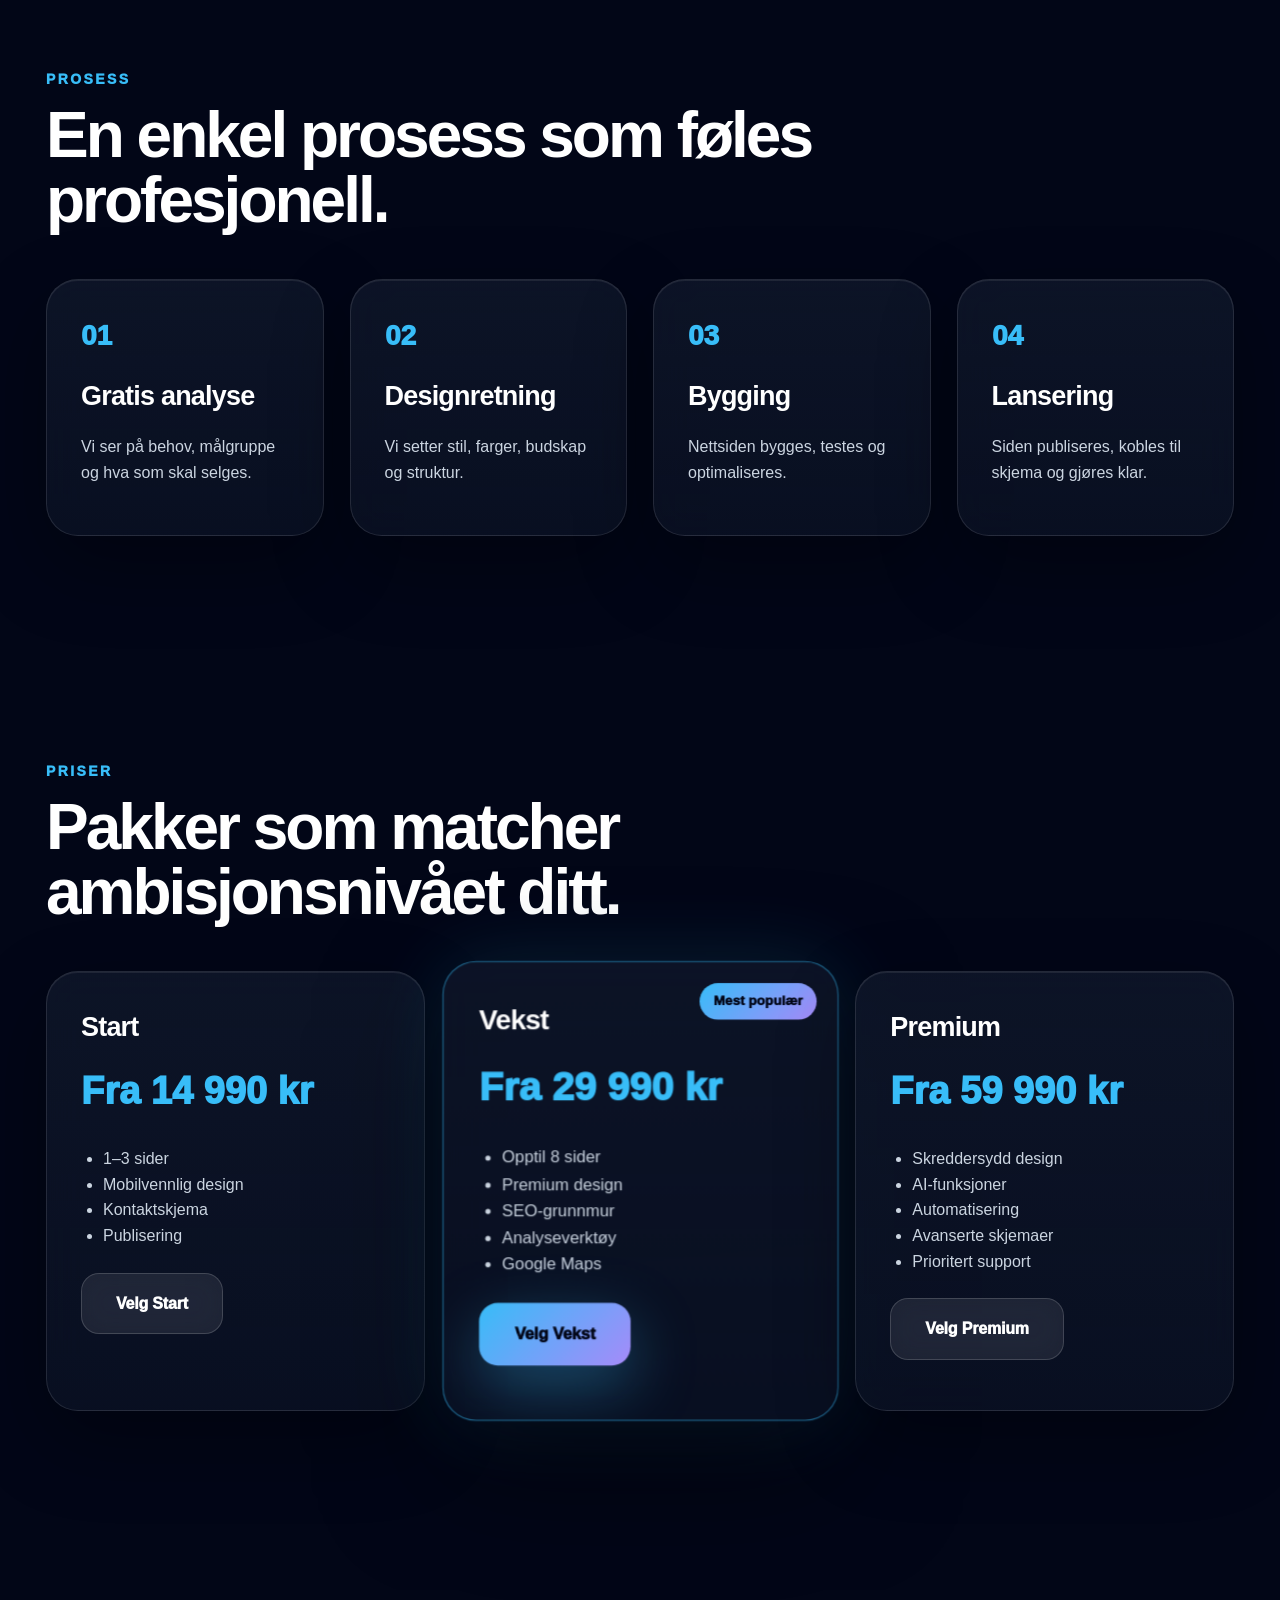
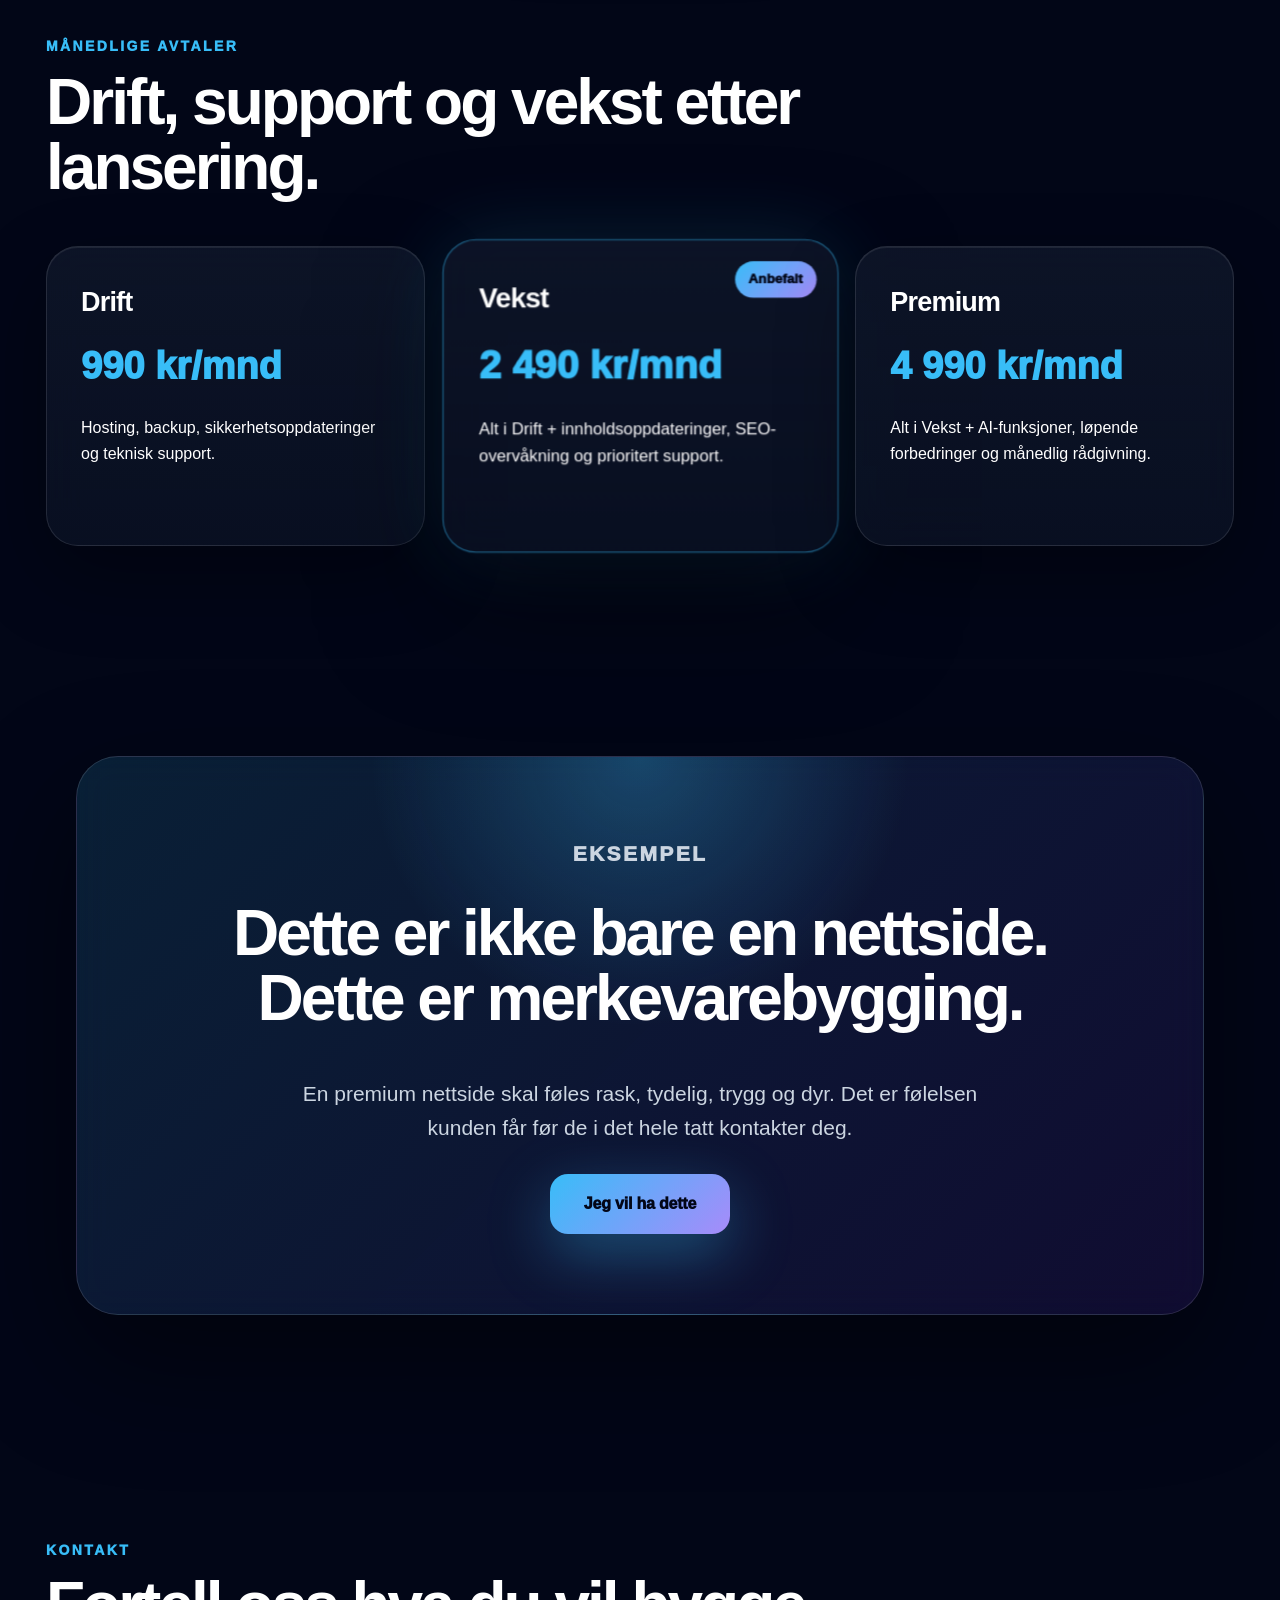
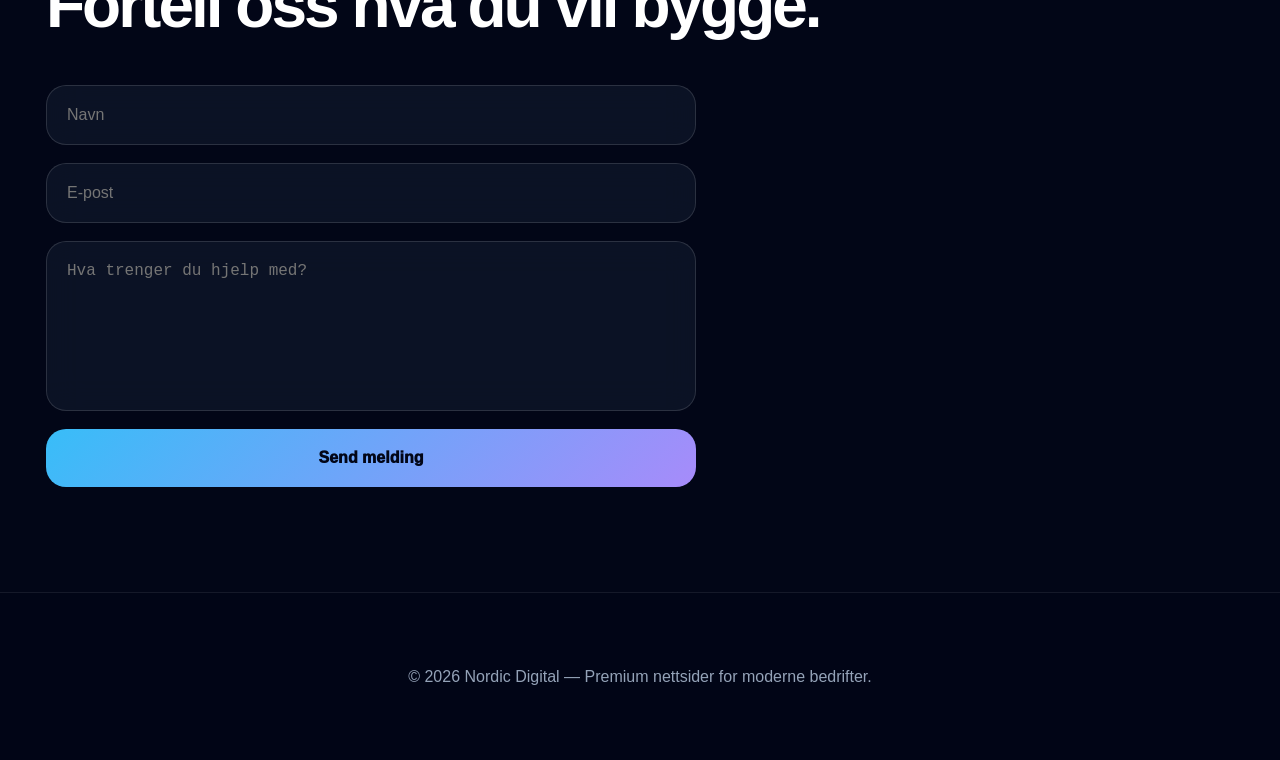
==== commit b31c4d03: "Update index.html" ====
--- a/index.html
+++ b/index.html
@@ -4,7 +4,7 @@
     <meta charset="UTF-8">
     <meta name="viewport" content="width=device-width, initial-scale=1.0">
     <title>Nordic Digital — Premium nettsider</title>
-    <link rel="icon" href="images/logo.png">
+    <link rel="icon" href="logo.png">
     <link rel="stylesheet" href="style.css">
 </head>
 
@@ -21,7 +21,7 @@
 
 <nav class="navbar">
     <a href="#" class="brand">
-        <img src="images/logo.png" alt="Nordic Digital">
+        <img src="logo.png" alt="Nordic Digital">
         <span>Nordic Digital</span>
     </a>
 
@@ -36,7 +36,7 @@
 <header class="hero">
     <div class="hero-badge">AI • Webdesign • Automatisering • Premium branding</div>
 
-    <img src="images/logo.png" class="hero-logo" alt="Nordic Digital logo">
+    <img src="logo.png" class="hero-logo" alt="Nordic Digital logo">
 
     <h1>Nettsider som får bedrifter til å se ut som markedsledere.</h1>
 
@@ -60,15 +60,15 @@
 <section class="metrics">
     <div>
         <strong>24t</strong>
-        <span>respons</span>
+        <span>Respons</span>
     </div>
     <div>
         <strong>100%</strong>
-        <span>responsivt</span>
+        <span>Responsivt design</span>
     </div>
     <div>
         <strong>3x</strong>
-        <span>sterkere førsteinntrykk</span>
+        <span>Sterkere førsteinntrykk</span>
     </div>
 </section>
 
--- a/style.css
+++ b/style.css
@@ -8,262 +8,710 @@
 
 body {
     margin: 0;
-    padding: 0;
-    font-family: Arial, sans-serif;
-    background: linear-gradient(180deg, #020617, #0f172a, #111827);
+    font-family: Inter, Arial, sans-serif;
+    background: #020617;
     color: white;
-    font-size: 18px;
     line-height: 1.6;
-    min-height: 100vh;
     overflow-x: hidden;
 }
 
+/* BACKGROUND */
+.bg {
+    position: fixed;
+    inset: 0;
+    z-index: -50;
+    overflow: hidden;
+    background:
+        radial-gradient(circle at 15% 10%, rgba(56,189,248,0.25), transparent 28%),
+        radial-gradient(circle at 85% 20%, rgba(168,85,247,0.22), transparent 30%),
+        radial-gradient(circle at 50% 100%, rgba(37,99,235,0.22), transparent 30%),
+        linear-gradient(180deg, #020617 0%, #08111f 50%, #111827 100%);
+}
+
+.mesh {
+    position: absolute;
+    inset: 0;
+    background-image:
+        linear-gradient(rgba(255,255,255,0.055) 1px, transparent 1px),
+        linear-gradient(90deg, rgba(255,255,255,0.055) 1px, transparent 1px);
+    background-size: 70px 70px;
+    mask-image: linear-gradient(to bottom, black, transparent 80%);
+}
+
+.stars {
+    position: absolute;
+    inset: 0;
+    background-image:
+        radial-gradient(circle, rgba(255,255,255,0.75) 1px, transparent 1px),
+        radial-gradient(circle, rgba(56,189,248,0.7) 1px, transparent 1px);
+    background-size: 80px 80px, 130px 130px;
+    opacity: 0.18;
+    animation: drift 35s linear infinite;
+}
+
+.scanline {
+    position: absolute;
+    inset: 0;
+    background: linear-gradient(
+        to bottom,
+        transparent,
+        rgba(56,189,248,0.08),
+        transparent
+    );
+    height: 260px;
+    animation: scan 8s linear infinite;
+}
+
+.glow {
+    position: absolute;
+    width: 600px;
+    height: 600px;
+    border-radius: 50%;
+    filter: blur(120px);
+    opacity: 0.42;
+    animation: float 12s ease-in-out infinite;
+}
+
+.glow-1 {
+    background: #38bdf8;
+    top: -120px;
+    left: -180px;
+}
+
+.glow-2 {
+    background: #7c3aed;
+    right: -220px;
+    top: 35%;
+    animation-delay: 3s;
+}
+
+.glow-3 {
+    background: #2563eb;
+    bottom: -250px;
+    left: 30%;
+    animation-delay: 6s;
+}
+
+@keyframes drift {
+    to {
+        transform: translateY(-200px);
+    }
+}
+
+@keyframes scan {
+    from {
+        transform: translateY(-300px);
+    }
+    to {
+        transform: translateY(110vh);
+    }
+}
+
+@keyframes float {
+    50% {
+        transform: translateY(-50px) scale(1.1);
+    }
+}
+
+/* NAVBAR */
 .navbar {
     position: sticky;
     top: 0;
-    z-index: 1000;
+    z-index: 999;
+    height: 82px;
+    padding: 0 70px;
+
     display: flex;
     justify-content: space-between;
     align-items: center;
-    padding: 18px 60px;
-    background: rgba(2, 6, 23, 0.85);
-    backdrop-filter: blur(12px);
-    border-bottom: 1px solid rgba(255,255,255,0.08);
-}
-
-.nav-logo {
-    font-size: 24px;
-    font-weight: 800;
-    color: white;
-}
-
-.nav-links a {
+
+    background: rgba(2, 6, 23, 0.72);
+    backdrop-filter: blur(22px);
+    border-bottom: 1px solid rgba(255,255,255,0.09);
+}
+
+.brand {
+    display: flex;
+    align-items: center;
+    gap: 14px;
     color: white;
     text-decoration: none;
-    margin-left: 30px;
-    font-weight: 500;
+    font-size: 22px;
+    font-weight: 950;
+}
+
+.brand img {
+    width: 50px;
+    height: 50px;
+    border-radius: 14px;
+    box-shadow: 0 0 30px rgba(56,189,248,0.25);
+}
+
+.nav-links {
+    display: flex;
+    align-items: center;
+    gap: 32px;
+}
+
+.nav-links a {
+    color: #e5e7eb;
+    text-decoration: none;
+    font-weight: 750;
+    font-size: 15px;
+    transition: 0.2s;
 }
 
 .nav-links a:hover {
     color: #38bdf8;
 }
 
+.nav-cta {
+    padding: 10px 18px;
+    border-radius: 999px;
+    background: rgba(56,189,248,0.12);
+    border: 1px solid rgba(56,189,248,0.35);
+}
+
+/* HERO */
 .hero {
-    min-height: 85vh;
+    min-height: calc(100vh - 82px);
+    padding: 90px 24px 70px;
+
+    display: flex;
+    flex-direction: column;
+    justify-content: center;
+    align-items: center;
+
+    text-align: center;
+}
+
+.hero-badge {
+    padding: 10px 18px;
+    margin-bottom: 28px;
+
+    border-radius: 999px;
+    border: 1px solid rgba(56,189,248,0.35);
+    background: rgba(15, 23, 42, 0.65);
+    color: #bae6fd;
+    font-size: 14px;
+    font-weight: 800;
+    letter-spacing: 0.6px;
+    backdrop-filter: blur(14px);
+}
+
+.hero-logo {
+    width: 500px;
+    max-width: 92%;
+    border-radius: 34px;
+    margin-bottom: 34px;
+
+    box-shadow:
+        0 45px 120px rgba(0,0,0,0.6),
+        0 0 95px rgba(56,189,248,0.32),
+        inset 0 0 30px rgba(255,255,255,0.08);
+
+    animation: logoPulse 4.5s ease-in-out infinite;
+}
+
+@keyframes logoPulse {
+    50% {
+        transform: translateY(-8px) scale(1.015);
+        box-shadow:
+            0 50px 140px rgba(0,0,0,0.65),
+            0 0 140px rgba(56,189,248,0.46);
+    }
+}
+
+.hero h1 {
+    max-width: 1120px;
+    margin: 0 auto 28px;
+
+    font-size: clamp(48px, 8vw, 104px);
+    line-height: 0.92;
+    letter-spacing: -5px;
+    font-weight: 950;
+
+    background: linear-gradient(90deg, #ffffff, #dbeafe, #38bdf8, #a78bfa, #ffffff);
+    background-size: 250%;
+    -webkit-background-clip: text;
+    -webkit-text-fill-color: transparent;
+
+    animation: shimmer 8s linear infinite;
+}
+
+@keyframes shimmer {
+    to {
+        background-position: 250%;
+    }
+}
+
+.hero p {
+    max-width: 800px;
+    margin: 0 auto;
+    color: #cbd5e1;
+    font-size: 23px;
+}
+
+.hero-actions {
+    display: flex;
+    gap: 18px;
+    justify-content: center;
+    flex-wrap: wrap;
+    margin-top: 40px;
+}
+
+.btn {
+    position: relative;
+    display: inline-flex;
+    align-items: center;
+    justify-content: center;
+
+    padding: 17px 34px;
+    border-radius: 18px;
+
+    text-decoration: none;
+    font-weight: 950;
+    letter-spacing: -0.2px;
+
+    transition: 0.25s;
+    overflow: hidden;
+}
+
+.btn::after {
+    content: "";
+    position: absolute;
+    inset: 0;
+    transform: translateX(-120%);
+    background: linear-gradient(90deg, transparent, rgba(255,255,255,0.35), transparent);
+    transition: 0.55s;
+}
+
+.btn:hover::after {
+    transform: translateX(120%);
+}
+
+.btn:hover {
+    transform: translateY(-5px) scale(1.02);
+}
+
+.btn-main {
+    color: #020617;
+    background: linear-gradient(135deg, #38bdf8, #a78bfa);
+    box-shadow: 0 20px 60px rgba(56,189,248,0.36);
+}
+
+.btn-ghost {
+    color: white;
+    background: rgba(255,255,255,0.08);
+    border: 1px solid rgba(255,255,255,0.16);
+    backdrop-filter: blur(14px);
+}
+
+.trust-row {
+    margin-top: 32px;
     display: flex;
     justify-content: center;
-    align-items: center;
-    text-align: center;
-    padding: 70px 25px;
-    background: radial-gradient(circle at top, rgba(56,189,248,0.18), transparent 35%);
-}
-
-.hero-content {
-    max-width: 900px;
-}
-
-.logo {
-    width: 320px;
-    max-width: 90%;
-    height: auto;
-    margin-bottom: 25px;
-    border-radius: 18px;
-    box-shadow: 0 25px 70px rgba(0,0,0,0.35);
-}
-
-.hero h1 {
-    font-size: 64px;
-    line-height: 1.05;
-    margin: 20px 0;
-    letter-spacing: -2px;
-}
-
-.hero p {
-    font-size: 22px;
+    gap: 14px;
+    flex-wrap: wrap;
+}
+
+.trust-row span {
+    padding: 10px 16px;
+    border-radius: 999px;
+    color: #dbeafe;
+    background: rgba(255,255,255,0.07);
+    border: 1px solid rgba(255,255,255,0.1);
+}
+
+/* GLOBAL SECTIONS */
+section {
+    max-width: 1240px;
+    margin: 0 auto;
+    padding: 105px 26px;
+}
+
+.label {
+    color: #38bdf8;
+    text-transform: uppercase;
+    letter-spacing: 2.4px;
+    font-weight: 950;
+    font-size: 14px;
+    margin-bottom: 12px;
+}
+
+section h2 {
+    margin: 0 0 46px;
+    font-size: clamp(36px, 5vw, 64px);
+    line-height: 1.02;
+    letter-spacing: -3px;
+    max-width: 950px;
+}
+
+.section-text {
     color: #cbd5e1;
-    max-width: 700px;
-    margin: 0 auto;
-}
-
-.knapp {
-    display: inline-block;
-    margin-top: 32px;
-    padding: 16px 34px;
-    background: #38bdf8;
-    color: #020617;
-    text-decoration: none;
-    font-weight: 800;
-    border-radius: 14px;
-    transition: 0.25s;
-    box-shadow: 0 12px 35px rgba(56,189,248,0.25);
-}
-
-.knapp:hover {
-    transform: translateY(-4px);
-    background: white;
-}
-
-.mini-text {
-    margin-top: 18px;
-    font-size: 15px;
-    color: #94a3b8;
-    letter-spacing: 0.5px;
-}
-
-section {
-    max-width: 1150px;
-    margin: 0 auto;
-    padding: 90px 25px;
-}
-
-section h2 {
-    font-size: 38px;
-    margin-bottom: 35px;
-    letter-spacing: -1px;
-}
-
-.kort-rad {
+    font-size: 21px;
+    max-width: 680px;
+}
+
+/* METRICS */
+.metrics {
+    max-width: 1050px;
+    padding: 38px 24px;
+
     display: grid;
     grid-template-columns: repeat(3, 1fr);
+    gap: 22px;
+}
+
+.metrics div {
+    padding: 32px;
+    border-radius: 28px;
+    text-align: center;
+    background: rgba(15,23,42,0.72);
+    border: 1px solid rgba(255,255,255,0.1);
+    backdrop-filter: blur(18px);
+}
+
+.metrics strong {
+    display: block;
+    font-size: 54px;
+    color: #38bdf8;
+    line-height: 1;
+}
+
+.metrics span {
+    color: #cbd5e1;
+}
+
+/* CARDS */
+.cards,
+.pricing,
+.steps {
+    display: grid;
     gap: 26px;
 }
 
-.kort {
-    background: rgba(31, 41, 55, 0.85);
-    padding: 32px;
+.cards {
+    grid-template-columns: repeat(3, 1fr);
+}
+
+.pricing {
+    grid-template-columns: repeat(3, 1fr);
+}
+
+.steps {
+    grid-template-columns: repeat(4, 1fr);
+}
+
+.card,
+.price-card,
+.step,
+.before,
+.after {
+    position: relative;
+    padding: 34px;
+    border-radius: 32px;
+
+    background: linear-gradient(180deg, rgba(15,23,42,0.82), rgba(15,23,42,0.56));
+    border: 1px solid rgba(255,255,255,0.11);
+    backdrop-filter: blur(18px);
+
+    box-shadow:
+        0 30px 80px rgba(0,0,0,0.32),
+        inset 0 1px 0 rgba(255,255,255,0.08);
+
+    transition: 0.25s;
+    overflow: hidden;
+}
+
+.card::before,
+.price-card::before,
+.step::before,
+.before::before,
+.after::before {
+    content: "";
+    position: absolute;
+    inset: -1px;
+    background: linear-gradient(135deg, rgba(56,189,248,0.0), rgba(56,189,248,0.18), rgba(168,85,247,0.12));
+    opacity: 0;
+    transition: 0.25s;
+    pointer-events: none;
+}
+
+.card:hover,
+.price-card:hover,
+.step:hover,
+.before:hover,
+.after:hover {
+    transform: translateY(-12px);
+    border-color: rgba(56,189,248,0.45);
+    box-shadow:
+        0 45px 110px rgba(0,0,0,0.48),
+        0 0 70px rgba(56,189,248,0.12);
+}
+
+.card:hover::before,
+.price-card:hover::before,
+.step:hover::before,
+.before:hover::before,
+.after:hover::before {
+    opacity: 1;
+}
+
+.card.premium {
+    background:
+        radial-gradient(circle at top right, rgba(56,189,248,0.2), transparent 38%),
+        linear-gradient(180deg, rgba(15,23,42,0.9), rgba(15,23,42,0.58));
+}
+
+.icon {
+    width: 62px;
+    height: 62px;
+
+    display: grid;
+    place-items: center;
+
     border-radius: 20px;
-    border: 1px solid rgba(255,255,255,0.08);
-    transition: 0.25s;
-    box-shadow: 0 20px 45px rgba(0,0,0,0.18);
-}
-
-.kort:hover {
-    transform: translateY(-10px);
-    background: rgba(38, 52, 73, 0.95);
-    box-shadow: 0 30px 65px rgba(0,0,0,0.3);
-}
-
-.kort h3 {
-    font-size: 24px;
-    margin-top: 0;
-}
-
-.kort p {
+    margin-bottom: 22px;
+
+    font-size: 32px;
+    background: rgba(56,189,248,0.12);
+    border: 1px solid rgba(56,189,248,0.22);
+}
+
+.card h3,
+.price-card h3,
+.step h3,
+.before h3,
+.after h3 {
+    margin: 0 0 12px;
+    font-size: 27px;
+    letter-spacing: -0.8px;
+}
+
+.card p,
+.price-card li,
+.step p,
+.before p,
+.after p {
     color: #cbd5e1;
 }
 
-.statistikk {
-    max-width: 1000px;
-    margin: 0 auto;
-    padding: 55px 25px;
-    display: flex;
-    justify-content: center;
-    gap: 90px;
+/* SPLIT */
+.split {
+    display: grid;
+    grid-template-columns: 0.9fr 1.1fr;
+    gap: 50px;
+    align-items: center;
+}
+
+.compare {
+    display: grid;
+    grid-template-columns: 1fr 1fr;
+    gap: 24px;
+}
+
+.before {
+    opacity: 0.76;
+    border-color: rgba(248,113,113,0.28);
+}
+
+.after {
+    background:
+        radial-gradient(circle at top right, rgba(56,189,248,0.22), transparent 40%),
+        linear-gradient(180deg, rgba(15,23,42,0.9), rgba(15,23,42,0.62));
+    border-color: rgba(56,189,248,0.45);
+}
+
+.before span,
+.after span,
+.step span {
+    display: inline-block;
+    margin-bottom: 16px;
+    color: #38bdf8;
+    font-weight: 950;
+    font-size: 28px;
+}
+
+/* PRICING */
+.price-card {
+    min-height: 440px;
+}
+
+.price-card ul {
+    padding-left: 22px;
+    margin: 24px 0;
+}
+
+.price {
+    font-size: 38px;
+    color: #38bdf8;
+    font-weight: 950;
+    margin: 10px 0 18px;
+}
+
+.featured {
+    transform: scale(1.045);
+    border-color: rgba(56,189,248,0.55);
+    box-shadow:
+        0 45px 115px rgba(0,0,0,0.5),
+        0 0 80px rgba(56,189,248,0.16);
+}
+
+.tag {
+    position: absolute;
+    top: 20px;
+    right: 20px;
+
+    padding: 7px 13px;
+    border-radius: 999px;
+
+    color: #020617;
+    background: linear-gradient(135deg, #38bdf8, #a78bfa);
+
+    font-size: 13px;
+    font-weight: 950;
+}
+
+.small-card {
+    min-height: 300px;
+}
+
+/* SHOWCASE */
+.showcase {
+    max-width: 1180px;
+}
+
+.showcase-content {
+    padding: 80px;
+    border-radius: 42px;
     text-align: center;
-    border-top: 1px solid rgba(255,255,255,0.08);
-    border-bottom: 1px solid rgba(255,255,255,0.08);
-}
-
-.statistikk h2 {
-    color: #38bdf8;
-    font-size: 44px;
-    margin: 0;
-}
-
-.statistikk p {
+
+    background:
+        radial-gradient(circle at top, rgba(56,189,248,0.28), transparent 34%),
+        linear-gradient(135deg, rgba(56,189,248,0.14), rgba(124,58,237,0.12));
+
+    border: 1px solid rgba(255,255,255,0.13);
+    box-shadow: 0 45px 120px rgba(0,0,0,0.45);
+    backdrop-filter: blur(18px);
+}
+
+.showcase-content h2 {
+    margin-left: auto;
+    margin-right: auto;
+}
+
+.showcase-content p {
+    max-width: 700px;
+    margin: 0 auto 30px;
     color: #cbd5e1;
-    margin: 5px 0 0;
-}
-
-#prosjekter {
-    background: rgba(17, 24, 39, 0.7);
-    border-radius: 28px;
-    margin-top: 30px;
-}
-
-.kontakt-form {
+    font-size: 21px;
+}
+
+/* CONTACT */
+.contact-form {
+    max-width: 650px;
     display: flex;
     flex-direction: column;
-    gap: 16px;
-    max-width: 560px;
-}
-
-.kontakt-form input,
-.kontakt-form textarea {
+    gap: 18px;
+}
+
+.contact-form input,
+.contact-form textarea {
     width: 100%;
-    padding: 17px;
-    border: 1px solid rgba(255,255,255,0.08);
-    border-radius: 14px;
+    padding: 20px;
+    border-radius: 20px;
+
+    border: 1px solid rgba(255,255,255,0.13);
+    background: rgba(15,23,42,0.74);
+    color: white;
+
     font-size: 16px;
-    background: #0b1220;
-    color: white;
     outline: none;
-}
-
-.kontakt-form input:focus,
-.kontakt-form textarea:focus {
+    backdrop-filter: blur(16px);
+}
+
+.contact-form textarea {
+    height: 170px;
+    resize: none;
+}
+
+.contact-form input:focus,
+.contact-form textarea:focus {
     border-color: #38bdf8;
-}
-
-.kontakt-form textarea {
-    height: 140px;
-    resize: none;
-}
-
-.kontakt-form button {
-    padding: 17px;
+    box-shadow: 0 0 0 5px rgba(56,189,248,0.13);
+}
+
+.contact-form button {
+    padding: 20px;
     border: none;
-    border-radius: 14px;
-    background: #38bdf8;
+    border-radius: 20px;
+
     color: #020617;
-    font-weight: 800;
+    background: linear-gradient(135deg, #38bdf8, #a78bfa);
+
+    font-weight: 950;
+    font-size: 16px;
+
     cursor: pointer;
     transition: 0.25s;
 }
 
-.kontakt-form button:hover {
+.contact-form button:hover {
+    transform: translateY(-5px);
     background: white;
-    transform: translateY(-3px);
-}
-
+}
+
+/* FOOTER */
 footer {
+    padding: 55px 20px;
     text-align: center;
-    padding: 45px 20px;
-    background: #020617;
     color: #94a3b8;
     border-top: 1px solid rgba(255,255,255,0.08);
-}
-
-@media (max-width: 850px) {
+    background: rgba(2,6,23,0.8);
+}
+
+/* MOBILE */
+@media (max-width: 950px) {
     .navbar {
-        padding: 16px 22px;
+        height: auto;
+        padding: 16px 20px;
         flex-direction: column;
+        gap: 14px;
+    }
+
+    .nav-links {
         gap: 12px;
-    }
-
-    .nav-links a {
-        margin: 0 10px;
-        font-size: 15px;
+        flex-wrap: wrap;
+        justify-content: center;
+    }
+
+    .hero-logo {
+        width: 340px;
     }
 
     .hero h1 {
-        font-size: 42px;
-    }
-
-    .hero p {
-        font-size: 18px;
-    }
-
-    .kort-rad {
+        letter-spacing: -2.5px;
+    }
+
+    .metrics,
+    .cards,
+    .pricing,
+    .steps,
+    .split,
+    .compare {
         grid-template-columns: 1fr;
     }
 
-    .statistikk {
-        flex-direction: column;
-        gap: 25px;
+    .featured {
+        transform: none;
     }
 
     section {
-        padding: 65px 22px;
-    }
-}+        padding: 75px 22px;
+    }
+
+    .showcase-content {
+        padding: 45px 24px;
+    }
+}
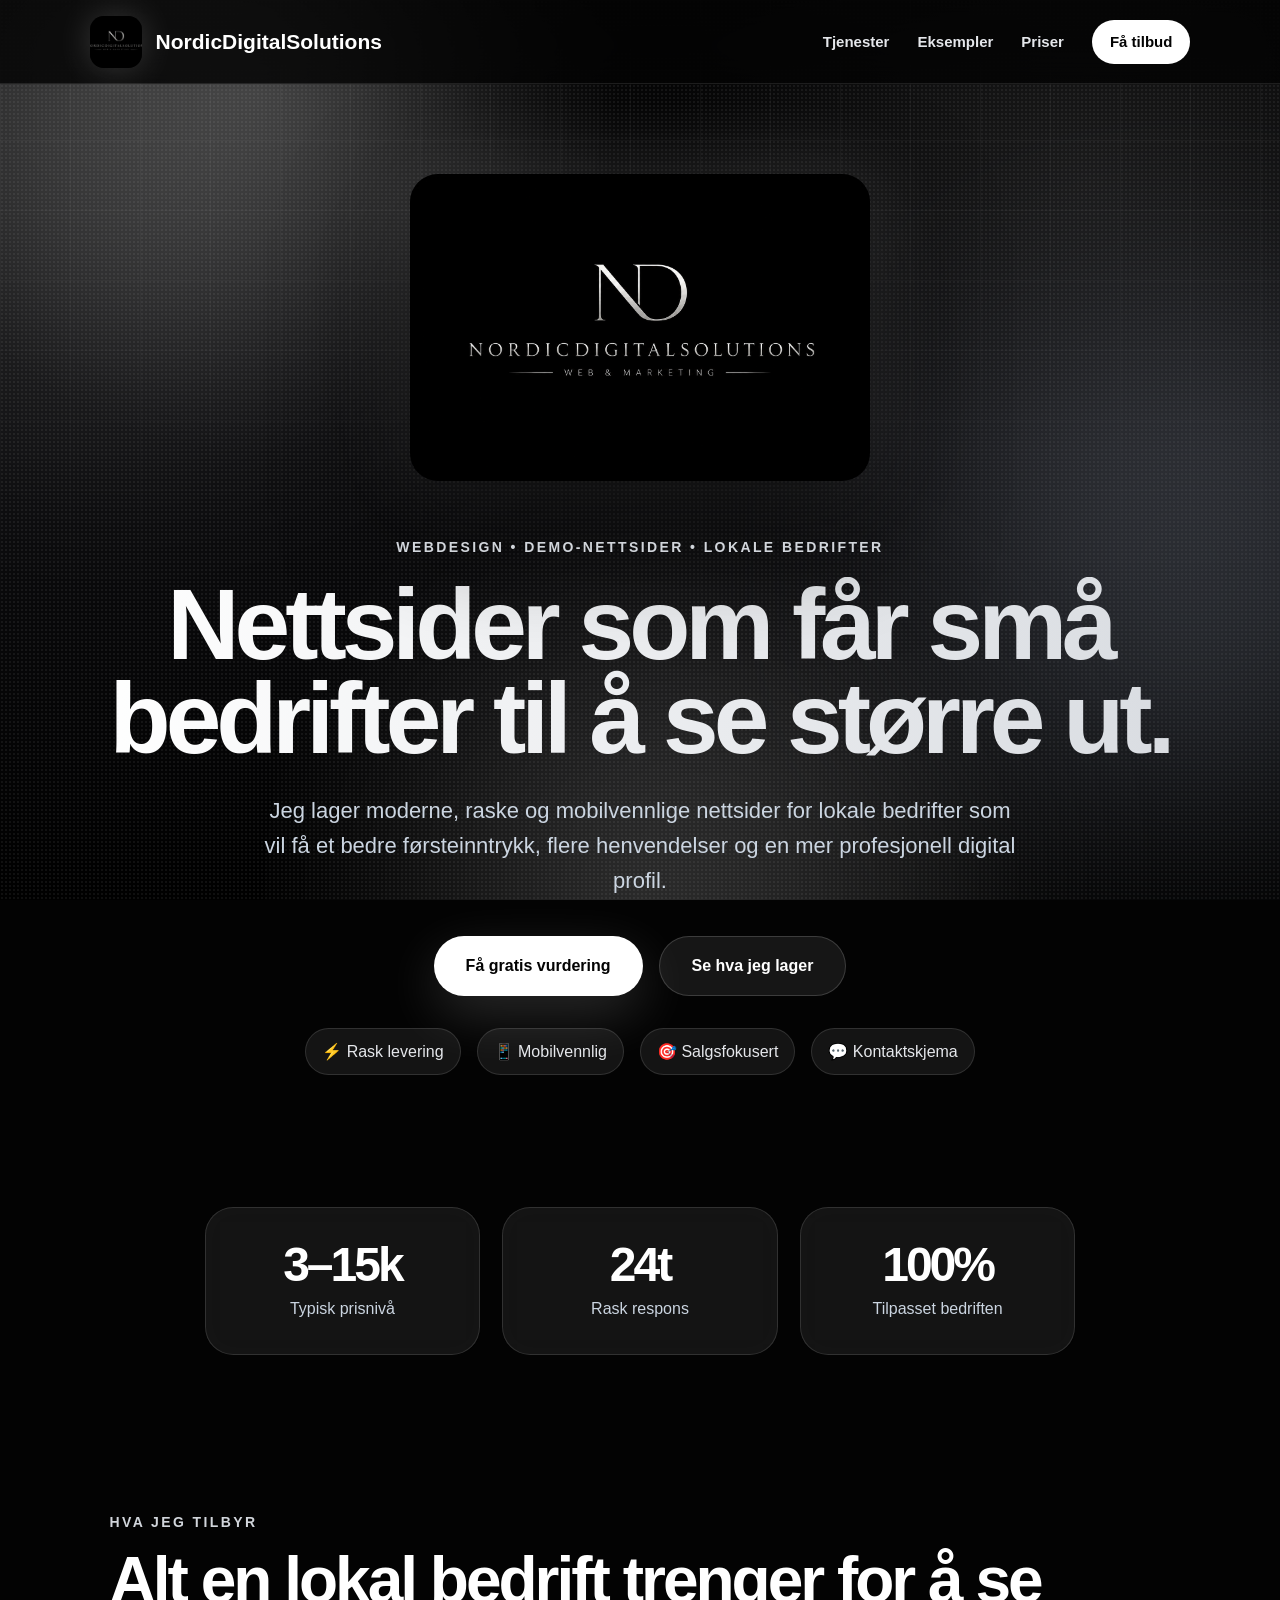
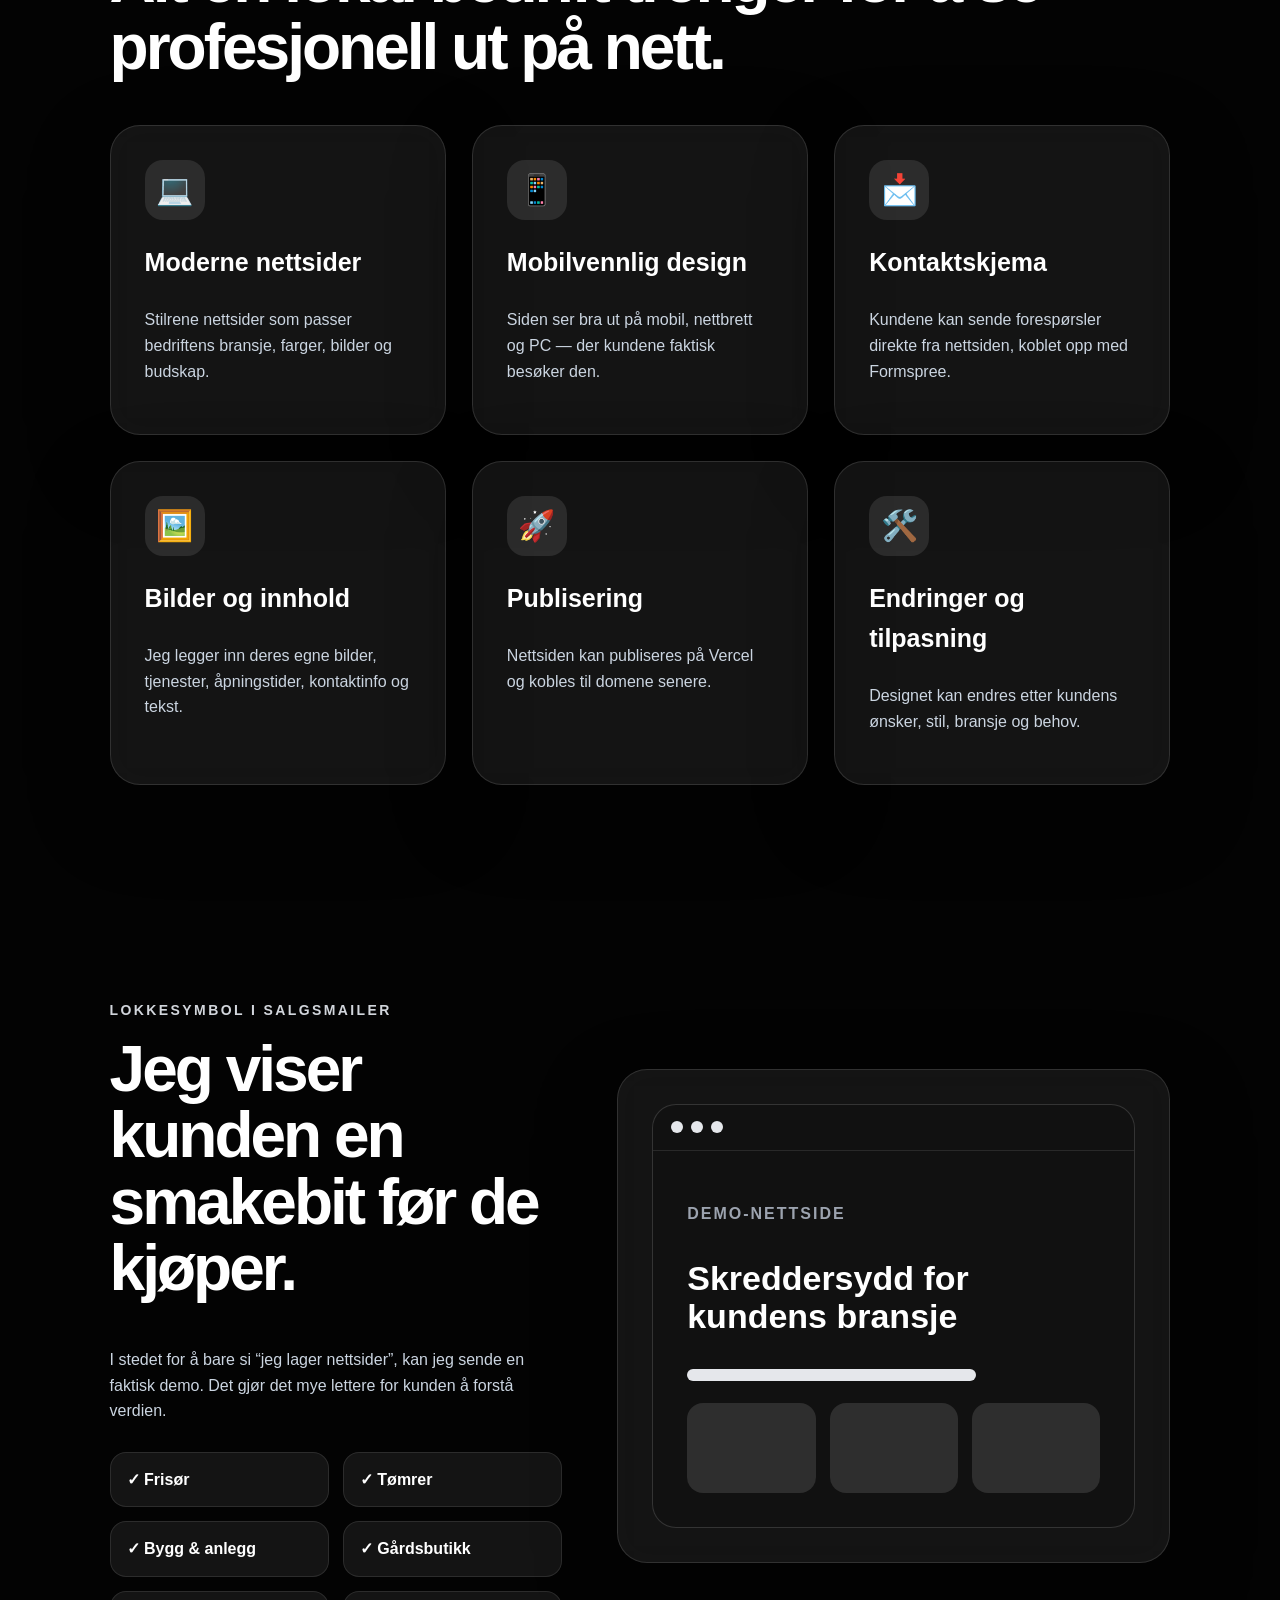
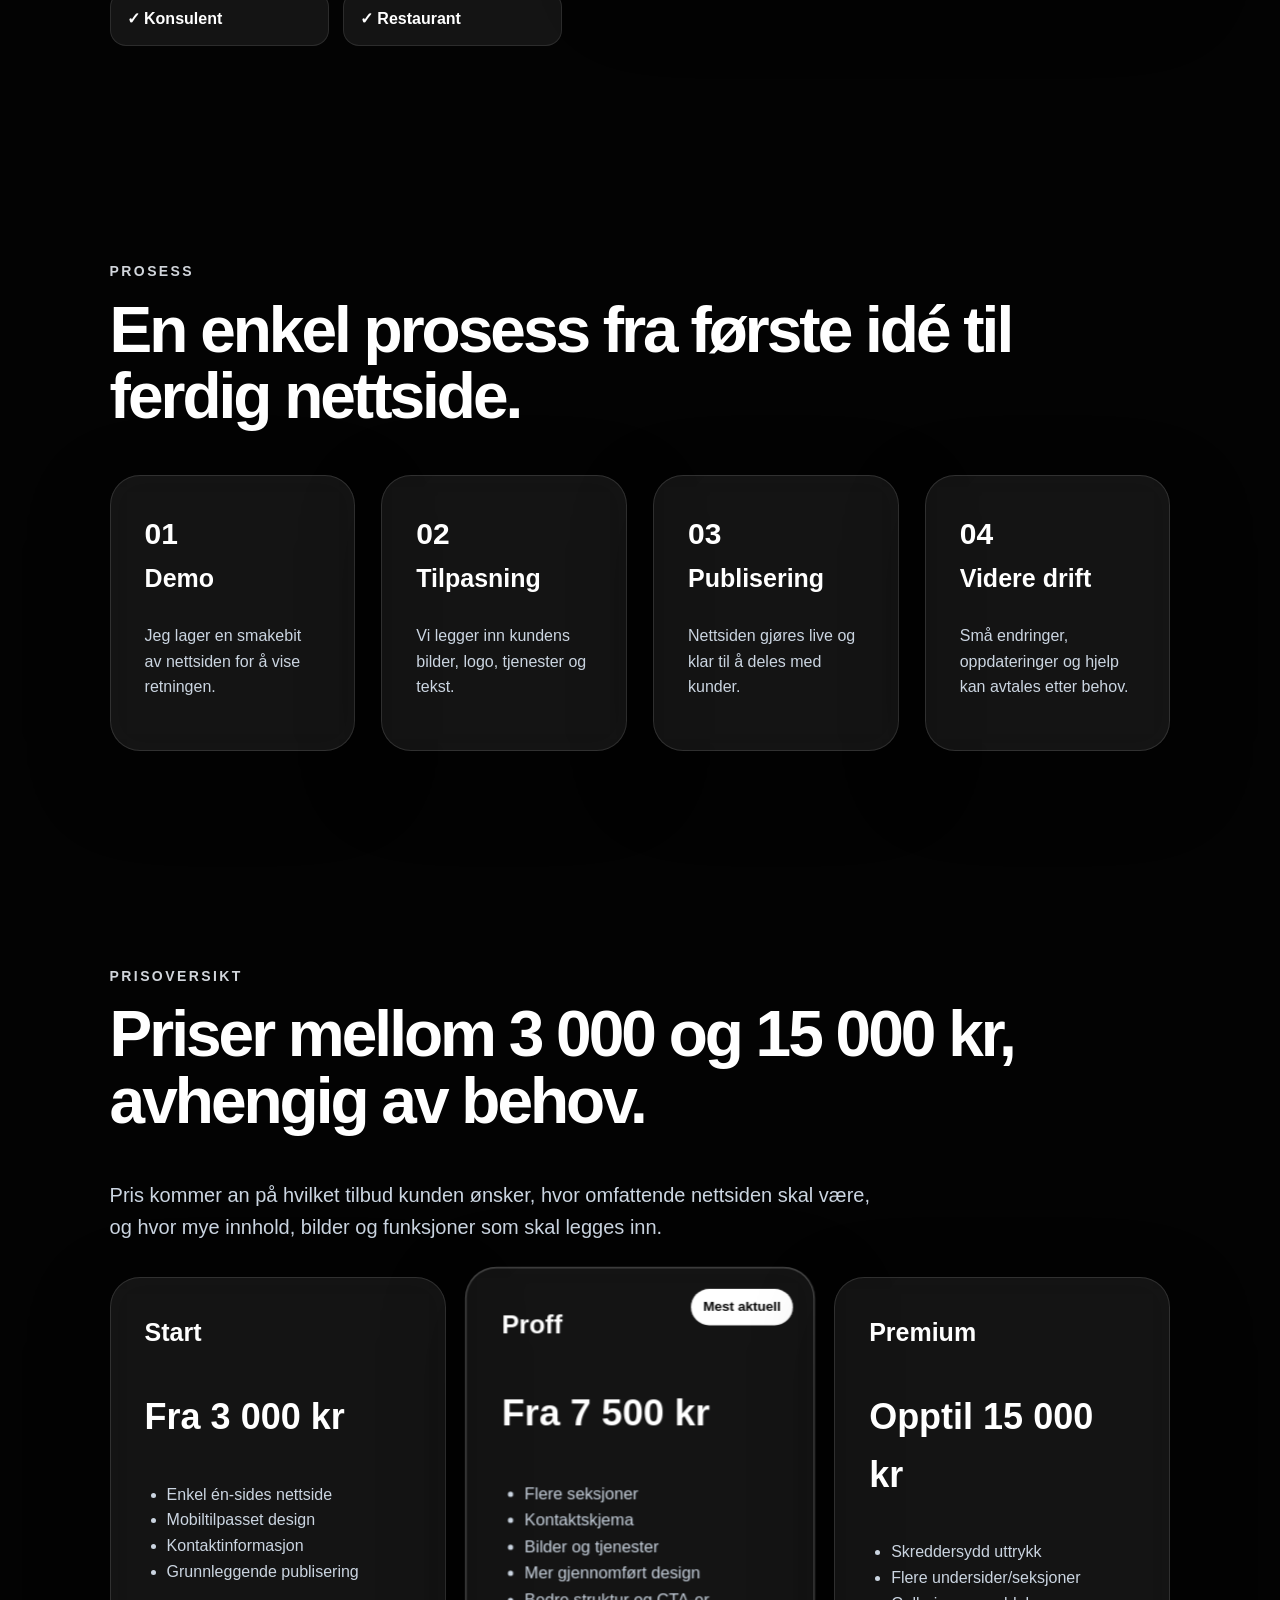
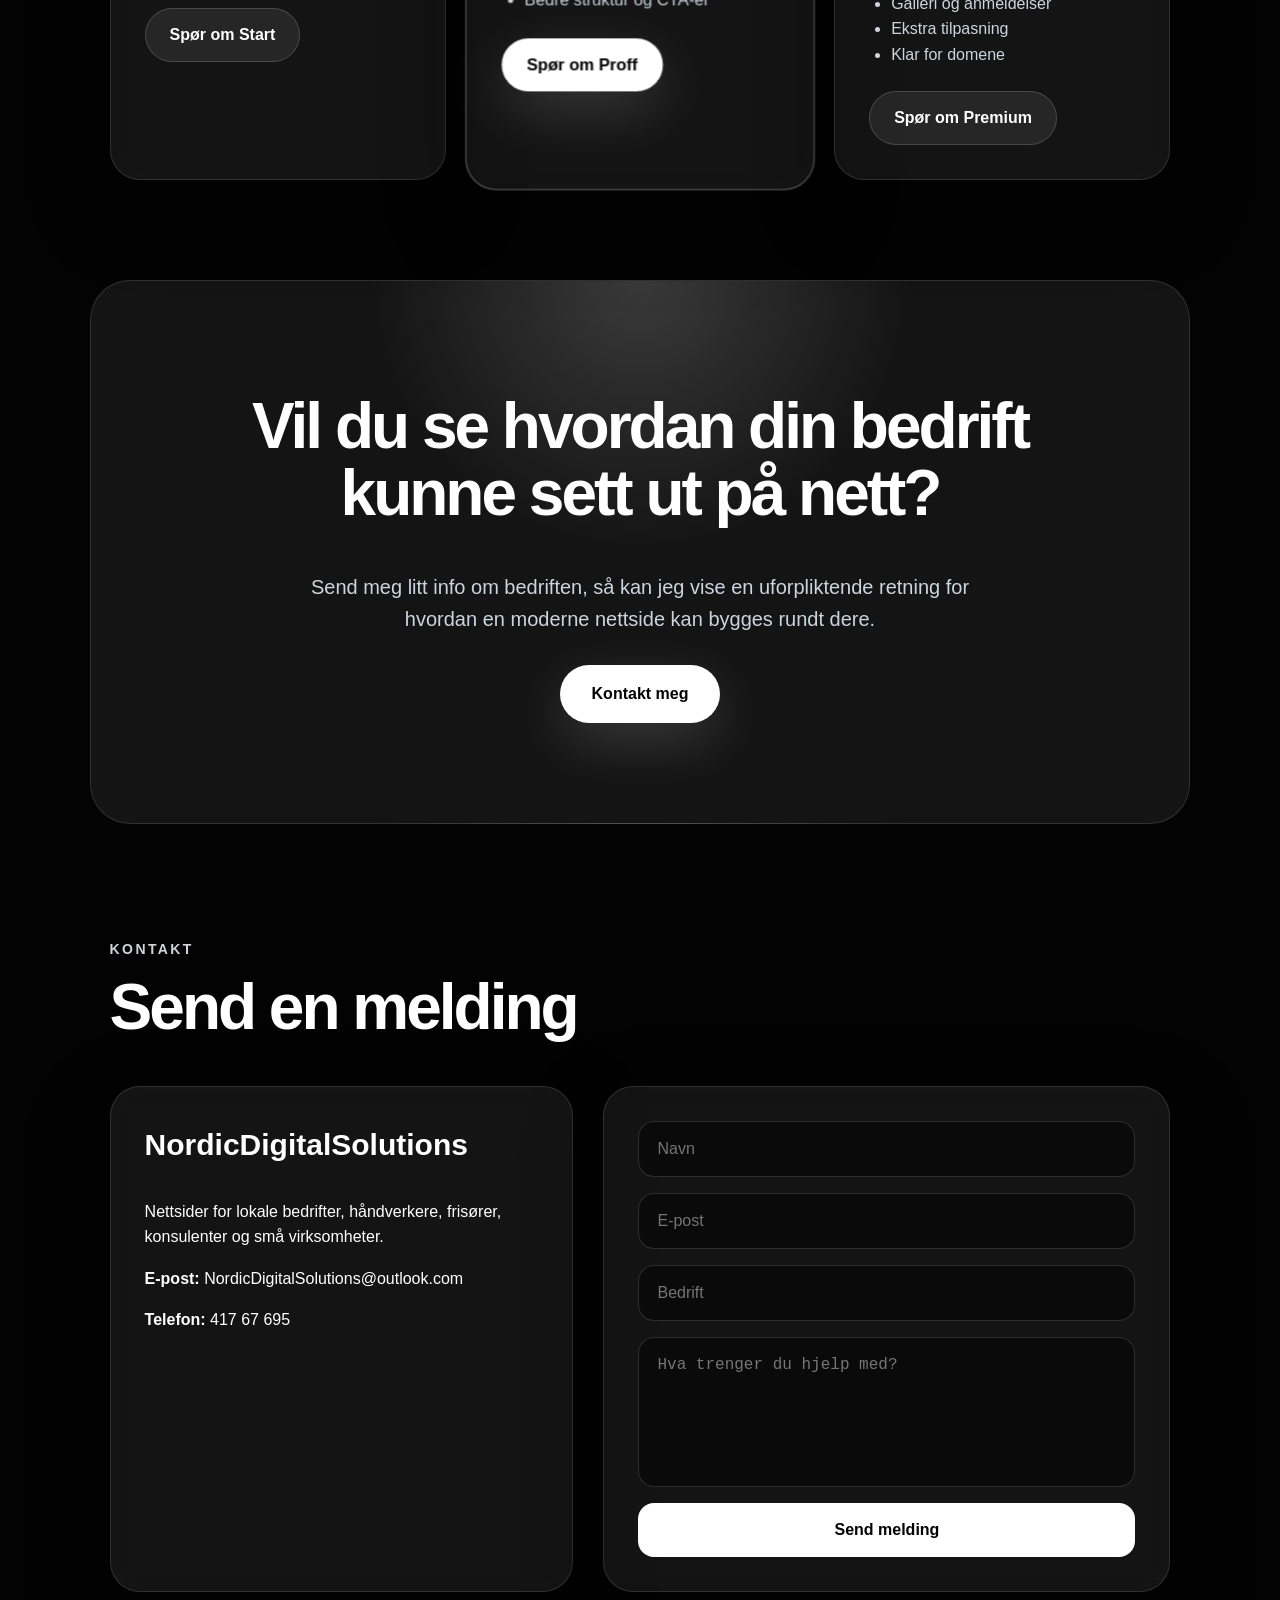
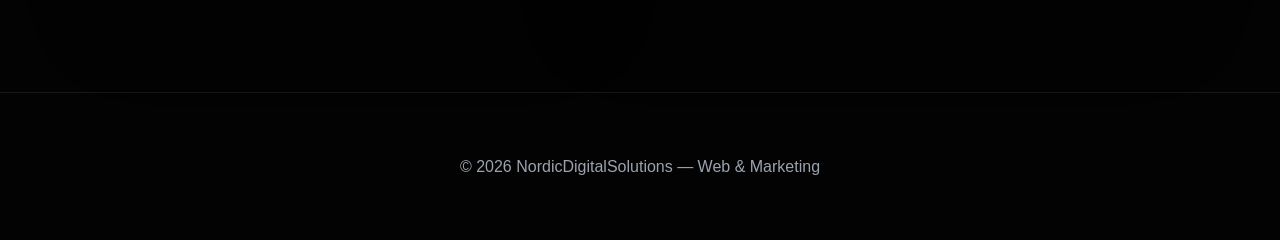
==== commit cd62f393: "Add files via upload" ====
--- a/index.html
+++ b/index.html
@@ -1,272 +1,276 @@
 <!DOCTYPE html>
 <html lang="no">
 <head>
-    <meta charset="UTF-8">
-    <meta name="viewport" content="width=device-width, initial-scale=1.0">
-    <title>Nordic Digital — Premium nettsider</title>
-    <link rel="icon" href="logo.png">
-    <link rel="stylesheet" href="style.css">
+  <meta charset="UTF-8" />
+  <meta name="viewport" content="width=device-width, initial-scale=1.0" />
+  <title>NordicDigitalSolutions | Nettsider for lokale bedrifter</title>
+  <link rel="icon" href="logo.png" />
+  <link rel="stylesheet" href="style.css" />
 </head>
 
 <body>
 
-<div class="bg">
-    <div class="mesh"></div>
-    <div class="stars"></div>
-    <div class="scanline"></div>
-    <div class="glow glow-1"></div>
-    <div class="glow glow-2"></div>
-    <div class="glow glow-3"></div>
+<div class="background">
+  <div class="grid"></div>
+  <div class="noise"></div>
+  <div class="orb orb-one"></div>
+  <div class="orb orb-two"></div>
+  <div class="orb orb-three"></div>
 </div>
 
 <nav class="navbar">
-    <a href="#" class="brand">
-        <img src="logo.png" alt="Nordic Digital">
-        <span>Nordic Digital</span>
-    </a>
-
-    <div class="nav-links">
-        <a href="#tjenester">Tjenester</a>
-        <a href="#resultat">Resultat</a>
-        <a href="#priser">Priser</a>
-        <a href="#kontakt" class="nav-cta">Kontakt</a>
-    </div>
+  <a href="#" class="brand">
+    <img src="logo.png" alt="NordicDigitalSolutions logo">
+    <span>NordicDigitalSolutions</span>
+  </a>
+
+  <div class="nav-links">
+    <a href="#tjenester">Tjenester</a>
+    <a href="#eksempler">Eksempler</a>
+    <a href="#priser">Priser</a>
+    <a href="#kontakt" class="nav-cta">Få tilbud</a>
+  </div>
 </nav>
 
 <header class="hero">
-    <div class="hero-badge">AI • Webdesign • Automatisering • Premium branding</div>
-
-    <img src="logo.png" class="hero-logo" alt="Nordic Digital logo">
-
-    <h1>Nettsider som får bedrifter til å se ut som markedsledere.</h1>
-
-    <p>
-        Vi bygger visuelle, raske og konverterende nettsider med premium design,
-        sterke CTA-er, kontaktsystemer og digitale løsninger som faktisk skaper henvendelser.
+  <div class="hero-content">
+    <img src="logo.png" class="hero-logo" alt="NordicDigitalSolutions logo">
+
+    <p class="eyebrow">Webdesign • Demo-nettsider • Lokale bedrifter</p>
+
+    <h1>Nettsider som får små bedrifter til å se større ut.</h1>
+
+    <p class="hero-text">
+      Jeg lager moderne, raske og mobilvennlige nettsider for lokale bedrifter
+      som vil få et bedre førsteinntrykk, flere henvendelser og en mer profesjonell digital profil.
     </p>
 
-    <div class="hero-actions">
-        <a href="#kontakt" class="btn btn-main">Få gratis vurdering</a>
-        <a href="#priser" class="btn btn-ghost">Se pakker</a>
+    <div class="hero-buttons">
+      <a href="#kontakt" class="btn primary">Få gratis vurdering</a>
+      <a href="#eksempler" class="btn secondary">Se hva jeg lager</a>
     </div>
 
     <div class="trust-row">
-        <span>⚡ Rask levering</span>
-        <span>📱 Mobil først</span>
-        <span>🤖 AI-klar</span>
-    </div>
+      <span>⚡ Rask levering</span>
+      <span>📱 Mobilvennlig</span>
+      <span>🎯 Salgsfokusert</span>
+      <span>💬 Kontaktskjema</span>
+    </div>
+  </div>
 </header>
 
-<section class="metrics">
-    <div>
-        <strong>24t</strong>
-        <span>Respons</span>
-    </div>
-    <div>
-        <strong>100%</strong>
-        <span>Responsivt design</span>
-    </div>
-    <div>
-        <strong>3x</strong>
-        <span>Sterkere førsteinntrykk</span>
-    </div>
+<section class="stats">
+  <div>
+    <h2>3–15k</h2>
+    <p>Typisk prisnivå</p>
+  </div>
+
+  <div>
+    <h2>24t</h2>
+    <p>Rask respons</p>
+  </div>
+
+  <div>
+    <h2>100%</h2>
+    <p>Tilpasset bedriften</p>
+  </div>
 </section>
 
 <section id="tjenester">
-    <p class="label">Hva vi bygger</p>
-    <h2>Alt en moderne bedriftsside trenger.</h2>
-
-    <div class="cards">
-        <article class="card premium">
-            <div class="icon">💎</div>
-            <h3>Premium nettsider</h3>
-            <p>Skreddersydd design med høy tillit, moderne layout og tydelig salgsstruktur.</p>
-        </article>
-
-        <article class="card">
-            <div class="icon">⚙️</div>
-            <h3>Automatisering</h3>
-            <p>Skjemaer, e-postflyt, leads og systemer som sparer tid og fjerner manuelt arbeid.</p>
-        </article>
-
-        <article class="card">
-            <div class="icon">🤖</div>
-            <h3>AI-funksjoner</h3>
-            <p>AI-chat, automatiske svar, lead-kvalifisering og smarte kundeopplevelser.</p>
-        </article>
-
-        <article class="card">
-            <div class="icon">🚀</div>
-            <h3>Konvertering</h3>
-            <p>Designet for handling: flere klikk, flere meldinger og bedre kundeopplevelse.</p>
-        </article>
-
-        <article class="card">
-            <div class="icon">🔍</div>
-            <h3>SEO-grunnmur</h3>
-            <p>Riktig struktur, tekst, hastighet og teknisk fundament for synlighet.</p>
-        </article>
-
-        <article class="card">
-            <div class="icon">🛡️</div>
-            <h3>Drift & support</h3>
-            <p>Hosting, oppdateringer, backup, support og løpende forbedringer.</p>
-        </article>
-    </div>
-</section>
-
-<section id="resultat" class="split">
-    <div>
-        <p class="label">Før / Etter</p>
-        <h2>Fra kjedelig nettside til digitalt salgsverktøy.</h2>
-        <p class="section-text">
-            Mange små bedrifter taper kunder fordi nettsiden ser gammel, treg eller useriøs ut.
-            Vi bygger sider som gir tillit før kunden tar kontakt.
-        </p>
-    </div>
-
-    <div class="compare">
-        <div class="before">
-            <span>Før</span>
-            <h3>Utdatert</h3>
-            <p>Dårlig mobilvisning, svak tekst, lite tillit og ingen klar handling.</p>
+  <p class="label">Hva jeg tilbyr</p>
+  <h2>Alt en lokal bedrift trenger for å se profesjonell ut på nett.</h2>
+
+  <div class="cards">
+    <article class="card">
+      <div class="icon">💻</div>
+      <h3>Moderne nettsider</h3>
+      <p>Stilrene nettsider som passer bedriftens bransje, farger, bilder og budskap.</p>
+    </article>
+
+    <article class="card">
+      <div class="icon">📱</div>
+      <h3>Mobilvennlig design</h3>
+      <p>Siden ser bra ut på mobil, nettbrett og PC — der kundene faktisk besøker den.</p>
+    </article>
+
+    <article class="card">
+      <div class="icon">📩</div>
+      <h3>Kontaktskjema</h3>
+      <p>Kundene kan sende forespørsler direkte fra nettsiden, koblet opp med Formspree.</p>
+    </article>
+
+    <article class="card">
+      <div class="icon">🖼️</div>
+      <h3>Bilder og innhold</h3>
+      <p>Jeg legger inn deres egne bilder, tjenester, åpningstider, kontaktinfo og tekst.</p>
+    </article>
+
+    <article class="card">
+      <div class="icon">🚀</div>
+      <h3>Publisering</h3>
+      <p>Nettsiden kan publiseres på Vercel og kobles til domene senere.</p>
+    </article>
+
+    <article class="card">
+      <div class="icon">🛠️</div>
+      <h3>Endringer og tilpasning</h3>
+      <p>Designet kan endres etter kundens ønsker, stil, bransje og behov.</p>
+    </article>
+  </div>
+</section>
+
+<section id="eksempler" class="split">
+  <div>
+    <p class="label">Lokkesymbol i salgsmailer</p>
+    <h2>Jeg viser kunden en smakebit før de kjøper.</h2>
+    <p class="section-text">
+      I stedet for å bare si “jeg lager nettsider”, kan jeg sende en faktisk demo.
+      Det gjør det mye lettere for kunden å forstå verdien.
+    </p>
+
+    <div class="mini-list">
+      <span>✓ Frisør</span>
+      <span>✓ Tømrer</span>
+      <span>✓ Bygg & anlegg</span>
+      <span>✓ Gårdsbutikk</span>
+      <span>✓ Konsulent</span>
+      <span>✓ Restaurant</span>
+    </div>
+  </div>
+
+  <div class="showcase-card">
+    <div class="mock-browser">
+      <div class="browser-top">
+        <span></span><span></span><span></span>
+      </div>
+      <div class="browser-body">
+        <p>Demo-nettside</p>
+        <h3>Skreddersydd for kundens bransje</h3>
+        <div class="mock-lines"></div>
+        <div class="mock-grid">
+          <div></div><div></div><div></div>
         </div>
-
-        <div class="after">
-            <span>Etter</span>
-            <h3>Premium</h3>
-            <p>Rå visuell identitet, rask lasting, tydelige knapper og flere henvendelser.</p>
-        </div>
-    </div>
+      </div>
+    </div>
+  </div>
 </section>
 
 <section class="process">
-    <p class="label">Prosess</p>
-    <h2>En enkel prosess som føles profesjonell.</h2>
-
-    <div class="steps">
-        <div class="step">
-            <span>01</span>
-            <h3>Gratis analyse</h3>
-            <p>Vi ser på behov, målgruppe og hva som skal selges.</p>
-        </div>
-        <div class="step">
-            <span>02</span>
-            <h3>Designretning</h3>
-            <p>Vi setter stil, farger, budskap og struktur.</p>
-        </div>
-        <div class="step">
-            <span>03</span>
-            <h3>Bygging</h3>
-            <p>Nettsiden bygges, testes og optimaliseres.</p>
-        </div>
-        <div class="step">
-            <span>04</span>
-            <h3>Lansering</h3>
-            <p>Siden publiseres, kobles til skjema og gjøres klar.</p>
-        </div>
-    </div>
+  <p class="label">Prosess</p>
+  <h2>En enkel prosess fra første idé til ferdig nettside.</h2>
+
+  <div class="steps">
+    <div class="step">
+      <span>01</span>
+      <h3>Demo</h3>
+      <p>Jeg lager en smakebit av nettsiden for å vise retningen.</p>
+    </div>
+
+    <div class="step">
+      <span>02</span>
+      <h3>Tilpasning</h3>
+      <p>Vi legger inn kundens bilder, logo, tjenester og tekst.</p>
+    </div>
+
+    <div class="step">
+      <span>03</span>
+      <h3>Publisering</h3>
+      <p>Nettsiden gjøres live og klar til å deles med kunder.</p>
+    </div>
+
+    <div class="step">
+      <span>04</span>
+      <h3>Videre drift</h3>
+      <p>Små endringer, oppdateringer og hjelp kan avtales etter behov.</p>
+    </div>
+  </div>
 </section>
 
 <section id="priser">
-    <p class="label">Priser</p>
-    <h2>Pakker som matcher ambisjonsnivået ditt.</h2>
-
-    <div class="pricing">
-        <div class="price-card">
-            <h3>Start</h3>
-            <p class="price">Fra 14 990 kr</p>
-            <ul>
-                <li>1–3 sider</li>
-                <li>Mobilvennlig design</li>
-                <li>Kontaktskjema</li>
-                <li>Publisering</li>
-            </ul>
-            <a href="#kontakt" class="btn btn-ghost">Velg Start</a>
-        </div>
-
-        <div class="price-card featured">
-            <div class="tag">Mest populær</div>
-            <h3>Vekst</h3>
-            <p class="price">Fra 29 990 kr</p>
-            <ul>
-                <li>Opptil 8 sider</li>
-                <li>Premium design</li>
-                <li>SEO-grunnmur</li>
-                <li>Analyseverktøy</li>
-                <li>Google Maps</li>
-            </ul>
-            <a href="#kontakt" class="btn btn-main">Velg Vekst</a>
-        </div>
-
-        <div class="price-card">
-            <h3>Premium</h3>
-            <p class="price">Fra 59 990 kr</p>
-            <ul>
-                <li>Skreddersydd design</li>
-                <li>AI-funksjoner</li>
-                <li>Automatisering</li>
-                <li>Avanserte skjemaer</li>
-                <li>Prioritert support</li>
-            </ul>
-            <a href="#kontakt" class="btn btn-ghost">Velg Premium</a>
-        </div>
-    </div>
-</section>
-
-<section class="subscriptions">
-    <p class="label">Månedlige avtaler</p>
-    <h2>Drift, support og vekst etter lansering.</h2>
-
-    <div class="pricing">
-        <div class="price-card small-card">
-            <h3>Drift</h3>
-            <p class="price">990 kr/mnd</p>
-            <p>Hosting, backup, sikkerhetsoppdateringer og teknisk support.</p>
-        </div>
-
-        <div class="price-card small-card featured">
-            <div class="tag">Anbefalt</div>
-            <h3>Vekst</h3>
-            <p class="price">2 490 kr/mnd</p>
-            <p>Alt i Drift + innholdsoppdateringer, SEO-overvåkning og prioritert support.</p>
-        </div>
-
-        <div class="price-card small-card">
-            <h3>Premium</h3>
-            <p class="price">4 990 kr/mnd</p>
-            <p>Alt i Vekst + AI-funksjoner, løpende forbedringer og månedlig rådgivning.</p>
-        </div>
-    </div>
-</section>
-
-<section class="showcase">
-    <div class="showcase-content">
-        <p class="label">Eksempel</p>
-        <h2>Dette er ikke bare en nettside. Dette er merkevarebygging.</h2>
-        <p>
-            En premium nettside skal føles rask, tydelig, trygg og dyr.
-            Det er følelsen kunden får før de i det hele tatt kontakter deg.
-        </p>
-        <a href="#kontakt" class="btn btn-main">Jeg vil ha dette</a>
-    </div>
+  <p class="label">Prisoversikt</p>
+  <h2>Priser mellom 3 000 og 15 000 kr, avhengig av behov.</h2>
+
+  <p class="price-note">
+    Pris kommer an på hvilket tilbud kunden ønsker, hvor omfattende nettsiden skal være,
+    og hvor mye innhold, bilder og funksjoner som skal legges inn.
+  </p>
+
+  <div class="pricing">
+    <div class="price-card">
+      <h3>Start</h3>
+      <p class="price">Fra 3 000 kr</p>
+      <ul>
+        <li>Enkel én-sides nettside</li>
+        <li>Mobiltilpasset design</li>
+        <li>Kontaktinformasjon</li>
+        <li>Grunnleggende publisering</li>
+      </ul>
+      <a href="#kontakt" class="btn small secondary">Spør om Start</a>
+    </div>
+
+    <div class="price-card featured">
+      <div class="badge">Mest aktuell</div>
+      <h3>Proff</h3>
+      <p class="price">Fra 7 500 kr</p>
+      <ul>
+        <li>Flere seksjoner</li>
+        <li>Kontaktskjema</li>
+        <li>Bilder og tjenester</li>
+        <li>Mer gjennomført design</li>
+        <li>Bedre struktur og CTA-er</li>
+      </ul>
+      <a href="#kontakt" class="btn small primary">Spør om Proff</a>
+    </div>
+
+    <div class="price-card">
+      <h3>Premium</h3>
+      <p class="price">Opptil 15 000 kr</p>
+      <ul>
+        <li>Skreddersydd uttrykk</li>
+        <li>Flere undersider/seksjoner</li>
+        <li>Galleri og anmeldelser</li>
+        <li>Ekstra tilpasning</li>
+        <li>Klar for domene</li>
+      </ul>
+      <a href="#kontakt" class="btn small secondary">Spør om Premium</a>
+    </div>
+  </div>
+</section>
+
+<section class="cta">
+  <h2>Vil du se hvordan din bedrift kunne sett ut på nett?</h2>
+  <p>
+    Send meg litt info om bedriften, så kan jeg vise en uforpliktende retning
+    for hvordan en moderne nettside kan bygges rundt dere.
+  </p>
+  <a href="#kontakt" class="btn primary">Kontakt meg</a>
 </section>
 
 <section id="kontakt">
-    <p class="label">Kontakt</p>
-    <h2>Fortell oss hva du vil bygge.</h2>
+  <p class="label">Kontakt</p>
+  <h2>Send en melding</h2>
+
+  <div class="contact-grid">
+    <div class="contact-info">
+      <h3>NordicDigitalSolutions</h3>
+      <p>Nettsider for lokale bedrifter, håndverkere, frisører, konsulenter og små virksomheter.</p>
+      <p><strong>E-post:</strong> NordicDigitalSolutions@outlook.com</p>
+      <p><strong>Telefon:</strong> 417 67 695</p>
+    </div>
 
     <form class="contact-form" action="https://formspree.io/f/mojbbwva" method="POST">
-        <input type="text" name="name" placeholder="Navn" required>
-        <input type="email" name="email" placeholder="E-post" required>
-        <textarea name="message" placeholder="Hva trenger du hjelp med?" required></textarea>
-        <button type="submit">Send melding</button>
+      <input type="text" name="name" placeholder="Navn" required>
+      <input type="email" name="email" placeholder="E-post" required>
+      <input type="text" name="company" placeholder="Bedrift">
+      <textarea name="message" placeholder="Hva trenger du hjelp med?" required></textarea>
+      <button type="submit">Send melding</button>
     </form>
+  </div>
 </section>
 
 <footer>
-    <p>© 2026 Nordic Digital — Premium nettsider for moderne bedrifter.</p>
+  <p>© 2026 NordicDigitalSolutions — Web & Marketing</p>
 </footer>
 
 </body>
-</html>
+</html>
--- a/style.css
+++ b/style.css
@@ -1,717 +1,628 @@
 * {
-    box-sizing: border-box;
+  box-sizing: border-box;
 }
 
 html {
-    scroll-behavior: smooth;
+  scroll-behavior: smooth;
 }
 
 body {
-    margin: 0;
-    font-family: Inter, Arial, sans-serif;
-    background: #020617;
-    color: white;
-    line-height: 1.6;
-    overflow-x: hidden;
-}
-
-/* BACKGROUND */
-.bg {
-    position: fixed;
-    inset: 0;
-    z-index: -50;
-    overflow: hidden;
-    background:
-        radial-gradient(circle at 15% 10%, rgba(56,189,248,0.25), transparent 28%),
-        radial-gradient(circle at 85% 20%, rgba(168,85,247,0.22), transparent 30%),
-        radial-gradient(circle at 50% 100%, rgba(37,99,235,0.22), transparent 30%),
-        linear-gradient(180deg, #020617 0%, #08111f 50%, #111827 100%);
-}
-
-.mesh {
-    position: absolute;
-    inset: 0;
-    background-image:
-        linear-gradient(rgba(255,255,255,0.055) 1px, transparent 1px),
-        linear-gradient(90deg, rgba(255,255,255,0.055) 1px, transparent 1px);
-    background-size: 70px 70px;
-    mask-image: linear-gradient(to bottom, black, transparent 80%);
-}
-
-.stars {
-    position: absolute;
-    inset: 0;
-    background-image:
-        radial-gradient(circle, rgba(255,255,255,0.75) 1px, transparent 1px),
-        radial-gradient(circle, rgba(56,189,248,0.7) 1px, transparent 1px);
-    background-size: 80px 80px, 130px 130px;
-    opacity: 0.18;
-    animation: drift 35s linear infinite;
-}
-
-.scanline {
-    position: absolute;
-    inset: 0;
-    background: linear-gradient(
-        to bottom,
-        transparent,
-        rgba(56,189,248,0.08),
-        transparent
-    );
-    height: 260px;
-    animation: scan 8s linear infinite;
-}
-
-.glow {
-    position: absolute;
-    width: 600px;
-    height: 600px;
-    border-radius: 50%;
-    filter: blur(120px);
-    opacity: 0.42;
-    animation: float 12s ease-in-out infinite;
-}
-
-.glow-1 {
-    background: #38bdf8;
-    top: -120px;
-    left: -180px;
-}
-
-.glow-2 {
-    background: #7c3aed;
-    right: -220px;
-    top: 35%;
-    animation-delay: 3s;
-}
-
-.glow-3 {
-    background: #2563eb;
-    bottom: -250px;
-    left: 30%;
-    animation-delay: 6s;
-}
-
-@keyframes drift {
-    to {
-        transform: translateY(-200px);
-    }
-}
-
-@keyframes scan {
-    from {
-        transform: translateY(-300px);
-    }
-    to {
-        transform: translateY(110vh);
-    }
+  margin: 0;
+  font-family: Arial, sans-serif;
+  background: #030303;
+  color: white;
+  line-height: 1.6;
+  overflow-x: hidden;
+}
+
+.background {
+  position: fixed;
+  inset: 0;
+  z-index: -50;
+  overflow: hidden;
+  background:
+    radial-gradient(circle at 20% 10%, rgba(255,255,255,0.13), transparent 28%),
+    radial-gradient(circle at 85% 20%, rgba(120,120,120,0.16), transparent 32%),
+    radial-gradient(circle at 50% 100%, rgba(255,255,255,0.08), transparent 35%),
+    linear-gradient(180deg, #050505, #0d0d0f, #000);
+}
+
+.grid {
+  position: absolute;
+  inset: 0;
+  background-image:
+    linear-gradient(rgba(255,255,255,0.045) 1px, transparent 1px),
+    linear-gradient(90deg, rgba(255,255,255,0.045) 1px, transparent 1px);
+  background-size: 70px 70px;
+  mask-image: linear-gradient(to bottom, black, transparent 85%);
+}
+
+.noise {
+  position: absolute;
+  inset: 0;
+  opacity: 0.06;
+  background-image: radial-gradient(white 1px, transparent 1px);
+  background-size: 4px 4px;
+}
+
+.orb {
+  position: absolute;
+  border-radius: 50%;
+  filter: blur(120px);
+  opacity: 0.35;
+  animation: float 12s ease-in-out infinite;
+}
+
+.orb-one {
+  width: 560px;
+  height: 560px;
+  background: white;
+  top: -180px;
+  left: -160px;
+  opacity: 0.16;
+}
+
+.orb-two {
+  width: 500px;
+  height: 500px;
+  background: #6b7280;
+  right: -160px;
+  top: 35%;
+  animation-delay: 3s;
+}
+
+.orb-three {
+  width: 520px;
+  height: 520px;
+  background: #ffffff;
+  bottom: -240px;
+  left: 35%;
+  opacity: 0.10;
+  animation-delay: 6s;
 }
 
 @keyframes float {
-    50% {
-        transform: translateY(-50px) scale(1.1);
-    }
-}
-
-/* NAVBAR */
+  50% {
+    transform: translateY(-50px) scale(1.08);
+  }
+}
+
 .navbar {
-    position: sticky;
-    top: 0;
-    z-index: 999;
-    height: 82px;
-    padding: 0 70px;
-
-    display: flex;
-    justify-content: space-between;
-    align-items: center;
-
-    background: rgba(2, 6, 23, 0.72);
-    backdrop-filter: blur(22px);
-    border-bottom: 1px solid rgba(255,255,255,0.09);
+  position: sticky;
+  top: 0;
+  z-index: 1000;
+  height: 84px;
+  padding: 0 7%;
+  display: flex;
+  justify-content: space-between;
+  align-items: center;
+  background: rgba(3,3,3,0.82);
+  backdrop-filter: blur(20px);
+  border-bottom: 1px solid rgba(255,255,255,0.1);
 }
 
 .brand {
-    display: flex;
-    align-items: center;
-    gap: 14px;
-    color: white;
-    text-decoration: none;
-    font-size: 22px;
-    font-weight: 950;
+  display: flex;
+  align-items: center;
+  gap: 14px;
+  color: white;
+  text-decoration: none;
+  font-weight: 900;
+  font-size: 21px;
 }
 
 .brand img {
-    width: 50px;
-    height: 50px;
-    border-radius: 14px;
-    box-shadow: 0 0 30px rgba(56,189,248,0.25);
+  width: 52px;
+  height: 52px;
+  object-fit: cover;
+  border-radius: 14px;
+  box-shadow: 0 0 35px rgba(255,255,255,0.18);
 }
 
 .nav-links {
-    display: flex;
-    align-items: center;
-    gap: 32px;
+  display: flex;
+  align-items: center;
+  gap: 28px;
 }
 
 .nav-links a {
-    color: #e5e7eb;
-    text-decoration: none;
-    font-weight: 750;
-    font-size: 15px;
-    transition: 0.2s;
+  color: #e5e7eb;
+  text-decoration: none;
+  font-size: 15px;
+  font-weight: 800;
+  transition: 0.2s;
 }
 
 .nav-links a:hover {
-    color: #38bdf8;
+  color: white;
 }
 
 .nav-cta {
-    padding: 10px 18px;
-    border-radius: 999px;
-    background: rgba(56,189,248,0.12);
-    border: 1px solid rgba(56,189,248,0.35);
-}
-
-/* HERO */
+  padding: 10px 18px;
+  border-radius: 999px;
+  background: white;
+  color: #030303 !important;
+}
+
 .hero {
-    min-height: calc(100vh - 82px);
-    padding: 90px 24px 70px;
-
-    display: flex;
-    flex-direction: column;
-    justify-content: center;
-    align-items: center;
-
-    text-align: center;
-}
-
-.hero-badge {
-    padding: 10px 18px;
-    margin-bottom: 28px;
-
-    border-radius: 999px;
-    border: 1px solid rgba(56,189,248,0.35);
-    background: rgba(15, 23, 42, 0.65);
-    color: #bae6fd;
-    font-size: 14px;
-    font-weight: 800;
-    letter-spacing: 0.6px;
-    backdrop-filter: blur(14px);
+  min-height: calc(100vh - 84px);
+  padding: 90px 7%;
+  display: flex;
+  justify-content: center;
+  align-items: center;
+  text-align: center;
+}
+
+.hero-content {
+  max-width: 1100px;
 }
 
 .hero-logo {
-    width: 500px;
-    max-width: 92%;
-    border-radius: 34px;
-    margin-bottom: 34px;
-
+  width: 460px;
+  max-width: 92%;
+  border-radius: 28px;
+  margin-bottom: 34px;
+  box-shadow:
+    0 45px 120px rgba(0,0,0,0.6),
+    0 0 85px rgba(255,255,255,0.16);
+  animation: logoGlow 4.5s ease-in-out infinite;
+}
+
+@keyframes logoGlow {
+  50% {
+    transform: translateY(-7px);
     box-shadow:
-        0 45px 120px rgba(0,0,0,0.6),
-        0 0 95px rgba(56,189,248,0.32),
-        inset 0 0 30px rgba(255,255,255,0.08);
-
-    animation: logoPulse 4.5s ease-in-out infinite;
-}
-
-@keyframes logoPulse {
-    50% {
-        transform: translateY(-8px) scale(1.015);
-        box-shadow:
-            0 50px 140px rgba(0,0,0,0.65),
-            0 0 140px rgba(56,189,248,0.46);
-    }
+      0 50px 140px rgba(0,0,0,0.7),
+      0 0 120px rgba(255,255,255,0.26);
+  }
+}
+
+.eyebrow,
+.label {
+  color: #d1d5db;
+  text-transform: uppercase;
+  letter-spacing: 2.4px;
+  font-size: 14px;
+  font-weight: 900;
 }
 
 .hero h1 {
-    max-width: 1120px;
-    margin: 0 auto 28px;
-
-    font-size: clamp(48px, 8vw, 104px);
-    line-height: 0.92;
-    letter-spacing: -5px;
-    font-weight: 950;
-
-    background: linear-gradient(90deg, #ffffff, #dbeafe, #38bdf8, #a78bfa, #ffffff);
-    background-size: 250%;
-    -webkit-background-clip: text;
-    -webkit-text-fill-color: transparent;
-
-    animation: shimmer 8s linear infinite;
+  margin: 18px auto 28px;
+  max-width: 1100px;
+  font-size: clamp(48px, 8vw, 100px);
+  line-height: 0.94;
+  letter-spacing: -5px;
+  font-weight: 900;
+  background: linear-gradient(90deg, #ffffff, #d1d5db, #ffffff);
+  background-size: 240%;
+  -webkit-background-clip: text;
+  -webkit-text-fill-color: transparent;
+  animation: shimmer 8s linear infinite;
 }
 
 @keyframes shimmer {
-    to {
-        background-position: 250%;
-    }
-}
-
-.hero p {
-    max-width: 800px;
-    margin: 0 auto;
-    color: #cbd5e1;
-    font-size: 23px;
-}
-
-.hero-actions {
-    display: flex;
-    gap: 18px;
-    justify-content: center;
-    flex-wrap: wrap;
-    margin-top: 40px;
+  to {
+    background-position: 240%;
+  }
+}
+
+.hero-text {
+  max-width: 760px;
+  margin: 0 auto;
+  color: #cbd5e1;
+  font-size: 22px;
+}
+
+.hero-buttons,
+.trust-row {
+  display: flex;
+  justify-content: center;
+  flex-wrap: wrap;
+  gap: 16px;
+}
+
+.hero-buttons {
+  margin-top: 38px;
+}
+
+.trust-row {
+  margin-top: 32px;
+}
+
+.trust-row span {
+  padding: 10px 16px;
+  border-radius: 999px;
+  background: rgba(255,255,255,0.07);
+  border: 1px solid rgba(255,255,255,0.12);
+  color: #e5e7eb;
 }
 
 .btn {
-    position: relative;
-    display: inline-flex;
-    align-items: center;
-    justify-content: center;
-
-    padding: 17px 34px;
-    border-radius: 18px;
-
-    text-decoration: none;
-    font-weight: 950;
-    letter-spacing: -0.2px;
-
-    transition: 0.25s;
-    overflow: hidden;
-}
-
-.btn::after {
-    content: "";
-    position: absolute;
-    inset: 0;
-    transform: translateX(-120%);
-    background: linear-gradient(90deg, transparent, rgba(255,255,255,0.35), transparent);
-    transition: 0.55s;
-}
-
-.btn:hover::after {
-    transform: translateX(120%);
+  display: inline-flex;
+  align-items: center;
+  justify-content: center;
+  padding: 16px 32px;
+  border-radius: 999px;
+  text-decoration: none;
+  font-weight: 900;
+  transition: 0.25s;
 }
 
 .btn:hover {
-    transform: translateY(-5px) scale(1.02);
-}
-
-.btn-main {
-    color: #020617;
-    background: linear-gradient(135deg, #38bdf8, #a78bfa);
-    box-shadow: 0 20px 60px rgba(56,189,248,0.36);
-}
-
-.btn-ghost {
-    color: white;
-    background: rgba(255,255,255,0.08);
-    border: 1px solid rgba(255,255,255,0.16);
-    backdrop-filter: blur(14px);
-}
-
-.trust-row {
-    margin-top: 32px;
-    display: flex;
-    justify-content: center;
-    gap: 14px;
-    flex-wrap: wrap;
-}
-
-.trust-row span {
-    padding: 10px 16px;
-    border-radius: 999px;
-    color: #dbeafe;
-    background: rgba(255,255,255,0.07);
-    border: 1px solid rgba(255,255,255,0.1);
-}
-
-/* GLOBAL SECTIONS */
+  transform: translateY(-5px) scale(1.02);
+}
+
+.primary {
+  background: white;
+  color: #030303;
+  box-shadow: 0 18px 55px rgba(255,255,255,0.16);
+}
+
+.secondary {
+  color: white;
+  background: rgba(255,255,255,0.08);
+  border: 1px solid rgba(255,255,255,0.16);
+}
+
+.small {
+  padding: 13px 24px;
+}
+
+.stats {
+  max-width: 1050px;
+  margin: 0 auto;
+  padding: 42px 7%;
+  display: grid;
+  grid-template-columns: repeat(3, 1fr);
+  gap: 22px;
+}
+
+.stats div {
+  padding: 32px;
+  border-radius: 28px;
+  background: rgba(255,255,255,0.07);
+  border: 1px solid rgba(255,255,255,0.12);
+  text-align: center;
+  backdrop-filter: blur(16px);
+}
+
+.stats h2 {
+  font-size: 48px;
+  margin: 0;
+}
+
+.stats p {
+  color: #cbd5e1;
+  margin: 6px 0 0;
+}
+
 section {
-    max-width: 1240px;
-    margin: 0 auto;
-    padding: 105px 26px;
-}
-
-.label {
-    color: #38bdf8;
-    text-transform: uppercase;
-    letter-spacing: 2.4px;
-    font-weight: 950;
-    font-size: 14px;
-    margin-bottom: 12px;
+  max-width: 1240px;
+  margin: 0 auto;
+  padding: 100px 7%;
 }
 
 section h2 {
-    margin: 0 0 46px;
-    font-size: clamp(36px, 5vw, 64px);
-    line-height: 1.02;
-    letter-spacing: -3px;
-    max-width: 950px;
-}
-
-.section-text {
-    color: #cbd5e1;
-    font-size: 21px;
-    max-width: 680px;
-}
-
-/* METRICS */
-.metrics {
-    max-width: 1050px;
-    padding: 38px 24px;
-
-    display: grid;
-    grid-template-columns: repeat(3, 1fr);
-    gap: 22px;
-}
-
-.metrics div {
-    padding: 32px;
-    border-radius: 28px;
-    text-align: center;
-    background: rgba(15,23,42,0.72);
-    border: 1px solid rgba(255,255,255,0.1);
-    backdrop-filter: blur(18px);
-}
-
-.metrics strong {
-    display: block;
-    font-size: 54px;
-    color: #38bdf8;
-    line-height: 1;
-}
-
-.metrics span {
-    color: #cbd5e1;
-}
-
-/* CARDS */
+  max-width: 980px;
+  margin: 12px 0 45px;
+  font-size: clamp(36px, 5vw, 64px);
+  line-height: 1.04;
+  letter-spacing: -3px;
+}
+
 .cards,
 .pricing,
 .steps {
-    display: grid;
-    gap: 26px;
-}
-
-.cards {
-    grid-template-columns: repeat(3, 1fr);
-}
-
+  display: grid;
+  gap: 26px;
+}
+
+.cards,
 .pricing {
-    grid-template-columns: repeat(3, 1fr);
+  grid-template-columns: repeat(3, 1fr);
 }
 
 .steps {
-    grid-template-columns: repeat(4, 1fr);
+  grid-template-columns: repeat(4, 1fr);
 }
 
 .card,
 .price-card,
 .step,
-.before,
-.after {
-    position: relative;
-    padding: 34px;
-    border-radius: 32px;
-
-    background: linear-gradient(180deg, rgba(15,23,42,0.82), rgba(15,23,42,0.56));
-    border: 1px solid rgba(255,255,255,0.11);
-    backdrop-filter: blur(18px);
-
-    box-shadow:
-        0 30px 80px rgba(0,0,0,0.32),
-        inset 0 1px 0 rgba(255,255,255,0.08);
-
-    transition: 0.25s;
-    overflow: hidden;
-}
-
-.card::before,
-.price-card::before,
-.step::before,
-.before::before,
-.after::before {
-    content: "";
-    position: absolute;
-    inset: -1px;
-    background: linear-gradient(135deg, rgba(56,189,248,0.0), rgba(56,189,248,0.18), rgba(168,85,247,0.12));
-    opacity: 0;
-    transition: 0.25s;
-    pointer-events: none;
+.contact-info,
+.contact-form,
+.showcase-card {
+  padding: 34px;
+  border-radius: 30px;
+  background: rgba(255,255,255,0.07);
+  border: 1px solid rgba(255,255,255,0.12);
+  backdrop-filter: blur(18px);
+  box-shadow: 0 28px 80px rgba(0,0,0,0.35);
+  transition: 0.25s;
 }
 
 .card:hover,
 .price-card:hover,
 .step:hover,
-.before:hover,
-.after:hover {
-    transform: translateY(-12px);
-    border-color: rgba(56,189,248,0.45);
-    box-shadow:
-        0 45px 110px rgba(0,0,0,0.48),
-        0 0 70px rgba(56,189,248,0.12);
-}
-
-.card:hover::before,
-.price-card:hover::before,
-.step:hover::before,
-.before:hover::before,
-.after:hover::before {
-    opacity: 1;
-}
-
-.card.premium {
-    background:
-        radial-gradient(circle at top right, rgba(56,189,248,0.2), transparent 38%),
-        linear-gradient(180deg, rgba(15,23,42,0.9), rgba(15,23,42,0.58));
+.showcase-card:hover {
+  transform: translateY(-10px);
+  border-color: rgba(255,255,255,0.35);
 }
 
 .icon {
-    width: 62px;
-    height: 62px;
-
-    display: grid;
-    place-items: center;
-
-    border-radius: 20px;
-    margin-bottom: 22px;
-
-    font-size: 32px;
-    background: rgba(56,189,248,0.12);
-    border: 1px solid rgba(56,189,248,0.22);
+  width: 60px;
+  height: 60px;
+  border-radius: 18px;
+  display: grid;
+  place-items: center;
+  background: rgba(255,255,255,0.10);
+  font-size: 30px;
+  margin-bottom: 22px;
 }
 
 .card h3,
 .price-card h3,
-.step h3,
-.before h3,
-.after h3 {
-    margin: 0 0 12px;
-    font-size: 27px;
-    letter-spacing: -0.8px;
+.step h3 {
+  font-size: 25px;
+  margin-top: 0;
 }
 
 .card p,
 .price-card li,
 .step p,
-.before p,
-.after p {
-    color: #cbd5e1;
-}
-
-/* SPLIT */
+.section-text,
+.price-note {
+  color: #cbd5e1;
+}
+
 .split {
-    display: grid;
-    grid-template-columns: 0.9fr 1.1fr;
-    gap: 50px;
-    align-items: center;
-}
-
-.compare {
-    display: grid;
-    grid-template-columns: 1fr 1fr;
-    gap: 24px;
-}
-
-.before {
-    opacity: 0.76;
-    border-color: rgba(248,113,113,0.28);
-}
-
-.after {
-    background:
-        radial-gradient(circle at top right, rgba(56,189,248,0.22), transparent 40%),
-        linear-gradient(180deg, rgba(15,23,42,0.9), rgba(15,23,42,0.62));
-    border-color: rgba(56,189,248,0.45);
-}
-
-.before span,
-.after span,
+  display: grid;
+  grid-template-columns: 0.9fr 1.1fr;
+  gap: 55px;
+  align-items: center;
+}
+
+.mini-list {
+  margin-top: 28px;
+  display: grid;
+  grid-template-columns: repeat(2, 1fr);
+  gap: 14px;
+}
+
+.mini-list span {
+  padding: 14px 16px;
+  border-radius: 16px;
+  background: rgba(255,255,255,0.07);
+  border: 1px solid rgba(255,255,255,0.1);
+  font-weight: 800;
+}
+
+.mock-browser {
+  overflow: hidden;
+  border-radius: 24px;
+  background: #111;
+  border: 1px solid rgba(255,255,255,0.15);
+}
+
+.browser-top {
+  height: 46px;
+  display: flex;
+  align-items: center;
+  gap: 8px;
+  padding: 0 18px;
+  border-bottom: 1px solid rgba(255,255,255,0.1);
+}
+
+.browser-top span {
+  width: 12px;
+  height: 12px;
+  border-radius: 50%;
+  background: #e5e7eb;
+}
+
+.browser-body {
+  padding: 34px;
+}
+
+.browser-body p {
+  color: #9ca3af;
+  text-transform: uppercase;
+  font-weight: 900;
+  letter-spacing: 2px;
+}
+
+.browser-body h3 {
+  font-size: 34px;
+  line-height: 1.1;
+}
+
+.mock-lines {
+  width: 70%;
+  height: 12px;
+  border-radius: 999px;
+  background: #e5e7eb;
+  margin: 22px 0;
+}
+
+.mock-grid {
+  display: grid;
+  grid-template-columns: repeat(3, 1fr);
+  gap: 14px;
+}
+
+.mock-grid div {
+  height: 90px;
+  border-radius: 16px;
+  background: rgba(255,255,255,0.12);
+}
+
 .step span {
-    display: inline-block;
-    margin-bottom: 16px;
-    color: #38bdf8;
-    font-weight: 950;
-    font-size: 28px;
-}
-
-/* PRICING */
+  color: white;
+  font-size: 30px;
+  font-weight: 900;
+}
+
+.price-note {
+  max-width: 780px;
+  font-size: 20px;
+  margin-bottom: 34px;
+}
+
 .price-card {
-    min-height: 440px;
+  position: relative;
+  min-height: 420px;
+}
+
+.price {
+  font-size: 36px;
+  font-weight: 900;
+  color: white;
 }
 
 .price-card ul {
-    padding-left: 22px;
-    margin: 24px 0;
-}
-
-.price {
-    font-size: 38px;
-    color: #38bdf8;
-    font-weight: 950;
-    margin: 10px 0 18px;
+  padding-left: 22px;
+  margin: 24px 0;
 }
 
 .featured {
-    transform: scale(1.045);
-    border-color: rgba(56,189,248,0.55);
-    box-shadow:
-        0 45px 115px rgba(0,0,0,0.5),
-        0 0 80px rgba(56,189,248,0.16);
-}
-
-.tag {
-    position: absolute;
-    top: 20px;
-    right: 20px;
-
-    padding: 7px 13px;
-    border-radius: 999px;
-
-    color: #020617;
-    background: linear-gradient(135deg, #38bdf8, #a78bfa);
-
-    font-size: 13px;
-    font-weight: 950;
-}
-
-.small-card {
-    min-height: 300px;
-}
-
-/* SHOWCASE */
-.showcase {
-    max-width: 1180px;
-}
-
-.showcase-content {
-    padding: 80px;
-    border-radius: 42px;
-    text-align: center;
-
-    background:
-        radial-gradient(circle at top, rgba(56,189,248,0.28), transparent 34%),
-        linear-gradient(135deg, rgba(56,189,248,0.14), rgba(124,58,237,0.12));
-
-    border: 1px solid rgba(255,255,255,0.13);
-    box-shadow: 0 45px 120px rgba(0,0,0,0.45);
-    backdrop-filter: blur(18px);
-}
-
-.showcase-content h2 {
-    margin-left: auto;
-    margin-right: auto;
-}
-
-.showcase-content p {
-    max-width: 700px;
-    margin: 0 auto 30px;
-    color: #cbd5e1;
-    font-size: 21px;
-}
-
-/* CONTACT */
+  border-color: rgba(255,255,255,0.35);
+  transform: scale(1.04);
+}
+
+.badge {
+  position: absolute;
+  top: 20px;
+  right: 20px;
+  padding: 7px 12px;
+  border-radius: 999px;
+  background: white;
+  color: #030303;
+  font-size: 13px;
+  font-weight: 900;
+}
+
+.cta {
+  max-width: 1100px;
+  text-align: center;
+  border-radius: 40px;
+  background:
+    radial-gradient(circle at top, rgba(255,255,255,0.16), transparent 35%),
+    rgba(255,255,255,0.07);
+  border: 1px solid rgba(255,255,255,0.12);
+}
+
+.cta h2 {
+  margin-left: auto;
+  margin-right: auto;
+}
+
+.cta p {
+  max-width: 720px;
+  margin: 0 auto 30px;
+  color: #cbd5e1;
+  font-size: 20px;
+}
+
+.contact-grid {
+  display: grid;
+  grid-template-columns: 0.9fr 1.1fr;
+  gap: 30px;
+}
+
+.contact-info h3 {
+  font-size: 30px;
+  margin-top: 0;
+}
+
 .contact-form {
-    max-width: 650px;
-    display: flex;
+  display: flex;
+  flex-direction: column;
+  gap: 16px;
+}
+
+input,
+textarea {
+  width: 100%;
+  padding: 18px;
+  border-radius: 16px;
+  border: 1px solid rgba(255,255,255,0.14);
+  background: rgba(0,0,0,0.45);
+  color: white;
+  font-size: 16px;
+  outline: none;
+}
+
+textarea {
+  height: 150px;
+  resize: none;
+}
+
+input:focus,
+textarea:focus {
+  border-color: white;
+  box-shadow: 0 0 0 4px rgba(255,255,255,0.10);
+}
+
+button {
+  padding: 18px;
+  border: none;
+  border-radius: 16px;
+  background: white;
+  color: #030303;
+  font-size: 16px;
+  font-weight: 900;
+  cursor: pointer;
+  transition: 0.25s;
+}
+
+button:hover {
+  transform: translateY(-4px);
+}
+
+footer {
+  text-align: center;
+  padding: 45px 20px;
+  color: #9ca3af;
+  border-top: 1px solid rgba(255,255,255,0.08);
+  background: #030303;
+}
+
+@media (max-width: 950px) {
+  .navbar {
+    height: auto;
+    padding: 16px 20px;
     flex-direction: column;
-    gap: 18px;
-}
-
-.contact-form input,
-.contact-form textarea {
-    width: 100%;
-    padding: 20px;
-    border-radius: 20px;
-
-    border: 1px solid rgba(255,255,255,0.13);
-    background: rgba(15,23,42,0.74);
-    color: white;
-
-    font-size: 16px;
-    outline: none;
-    backdrop-filter: blur(16px);
-}
-
-.contact-form textarea {
-    height: 170px;
-    resize: none;
-}
-
-.contact-form input:focus,
-.contact-form textarea:focus {
-    border-color: #38bdf8;
-    box-shadow: 0 0 0 5px rgba(56,189,248,0.13);
-}
-
-.contact-form button {
-    padding: 20px;
-    border: none;
-    border-radius: 20px;
-
-    color: #020617;
-    background: linear-gradient(135deg, #38bdf8, #a78bfa);
-
-    font-weight: 950;
-    font-size: 16px;
-
-    cursor: pointer;
-    transition: 0.25s;
-}
-
-.contact-form button:hover {
-    transform: translateY(-5px);
-    background: white;
-}
-
-/* FOOTER */
-footer {
-    padding: 55px 20px;
-    text-align: center;
-    color: #94a3b8;
-    border-top: 1px solid rgba(255,255,255,0.08);
-    background: rgba(2,6,23,0.8);
-}
-
-/* MOBILE */
-@media (max-width: 950px) {
-    .navbar {
-        height: auto;
-        padding: 16px 20px;
-        flex-direction: column;
-        gap: 14px;
-    }
-
-    .nav-links {
-        gap: 12px;
-        flex-wrap: wrap;
-        justify-content: center;
-    }
-
-    .hero-logo {
-        width: 340px;
-    }
-
-    .hero h1 {
-        letter-spacing: -2.5px;
-    }
-
-    .metrics,
-    .cards,
-    .pricing,
-    .steps,
-    .split,
-    .compare {
-        grid-template-columns: 1fr;
-    }
-
-    .featured {
-        transform: none;
-    }
-
-    section {
-        padding: 75px 22px;
-    }
-
-    .showcase-content {
-        padding: 45px 24px;
-    }
-}
+    gap: 14px;
+  }
+
+  .nav-links {
+    flex-wrap: wrap;
+    justify-content: center;
+    gap: 14px;
+  }
+
+  .stats,
+  .cards,
+  .pricing,
+  .steps,
+  .split,
+  .contact-grid {
+    grid-template-columns: 1fr;
+  }
+
+  .featured {
+    transform: none;
+  }
+
+  section {
+    padding: 75px 22px;
+  }
+
+  .hero h1 {
+    letter-spacing: -2px;
+  }
+
+  .hero-logo {
+    width: 340px;
+  }
+}
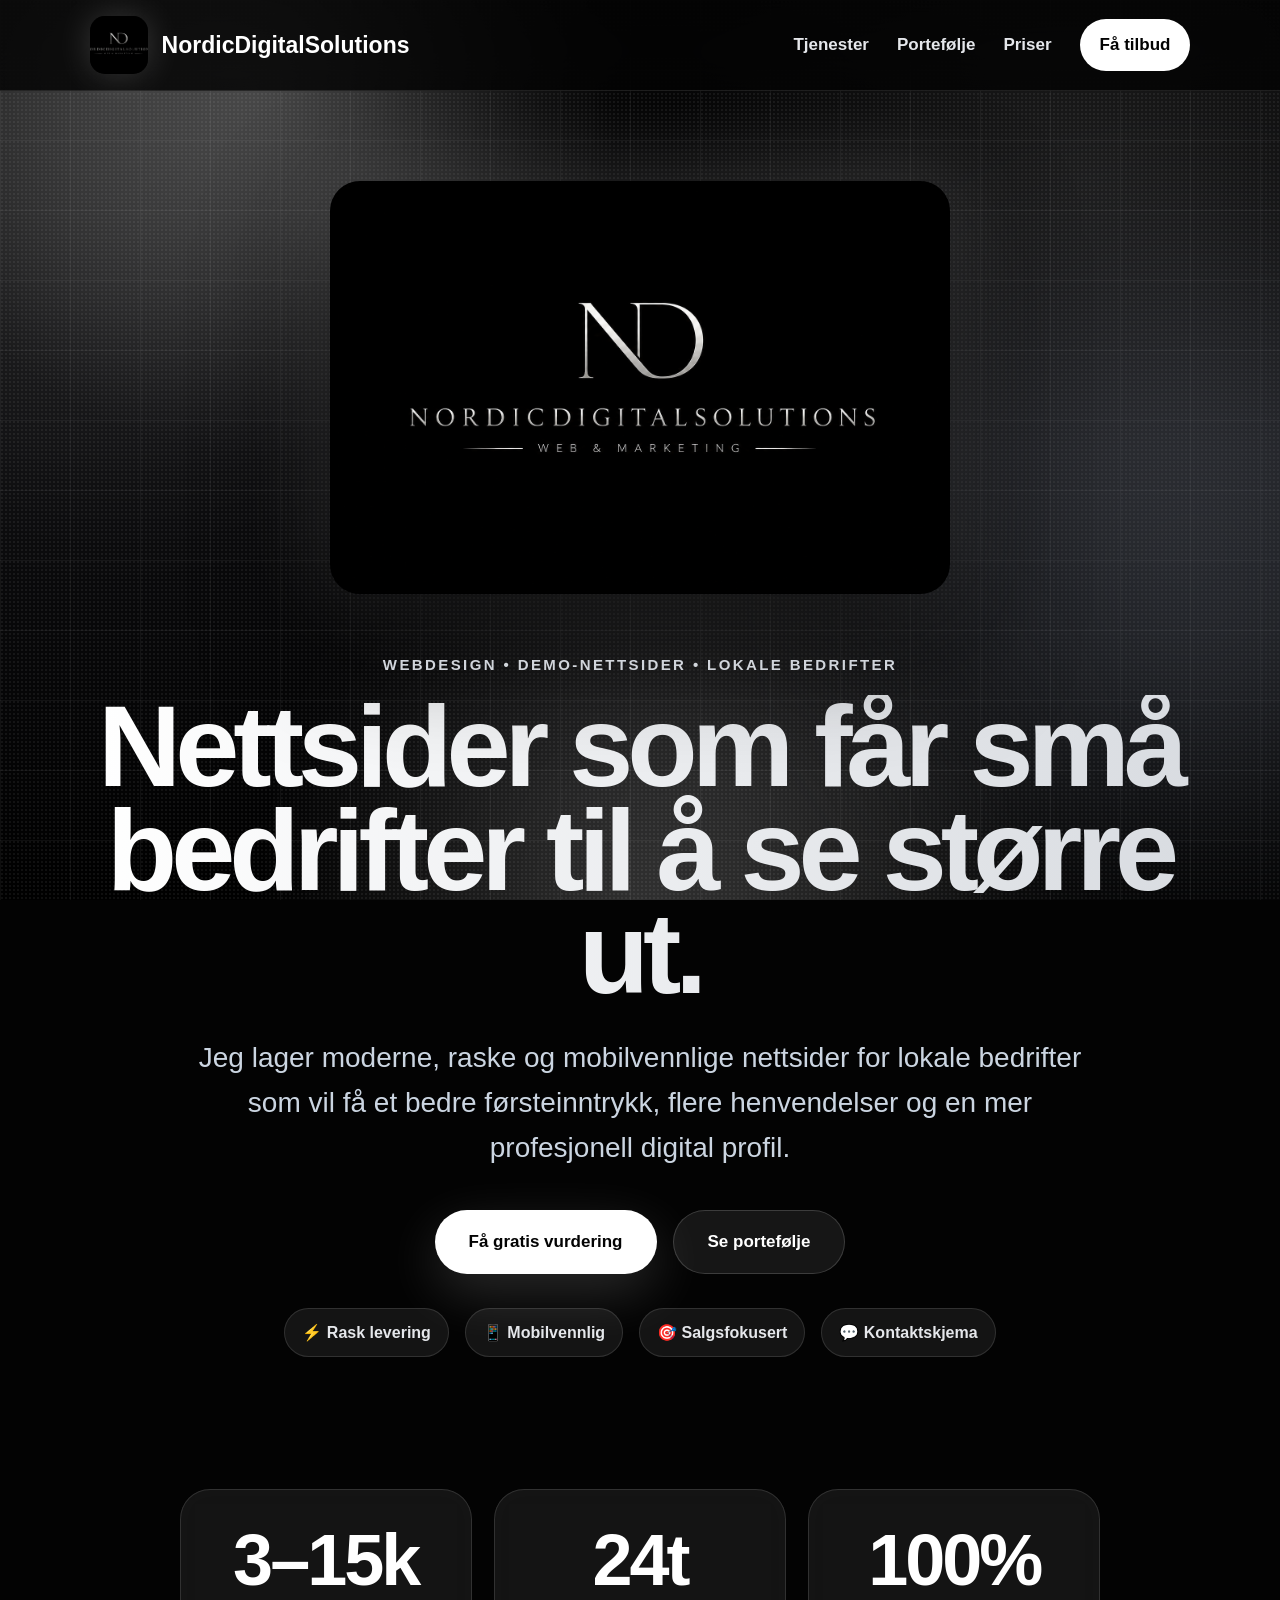
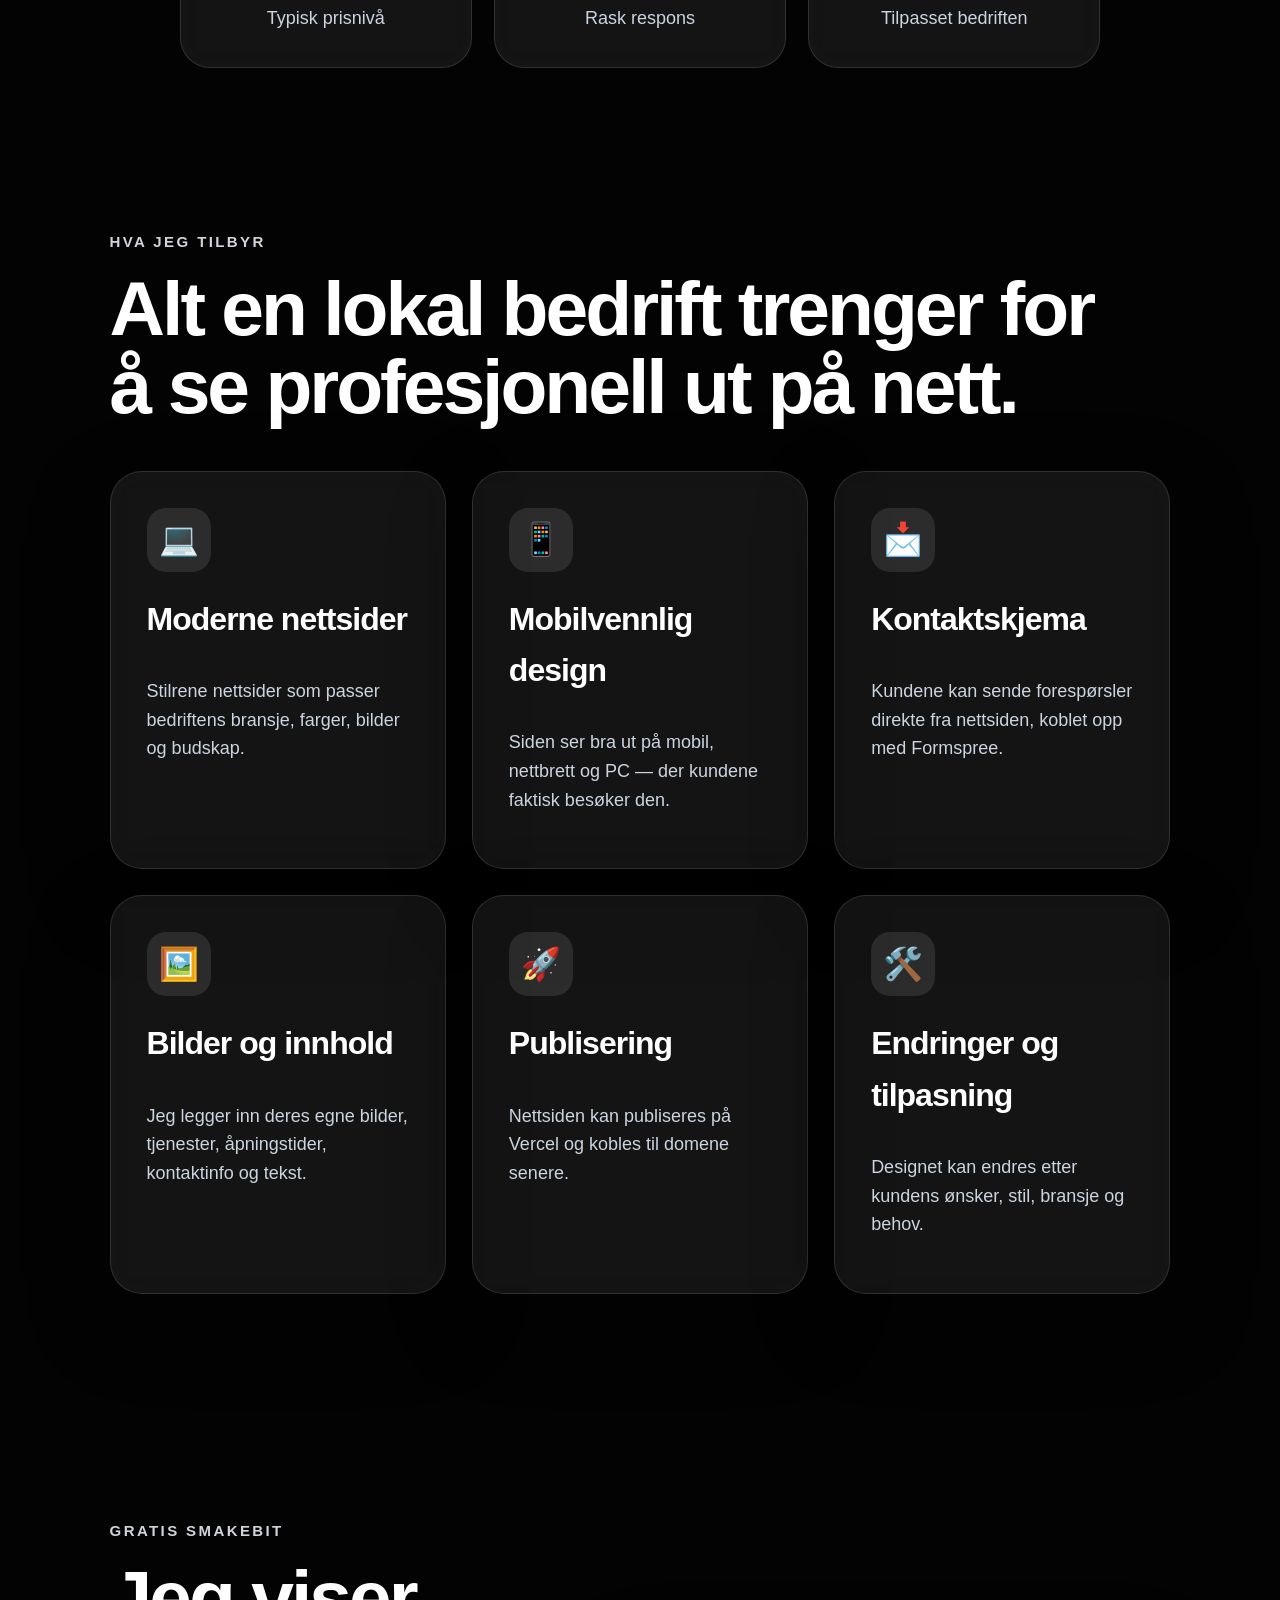
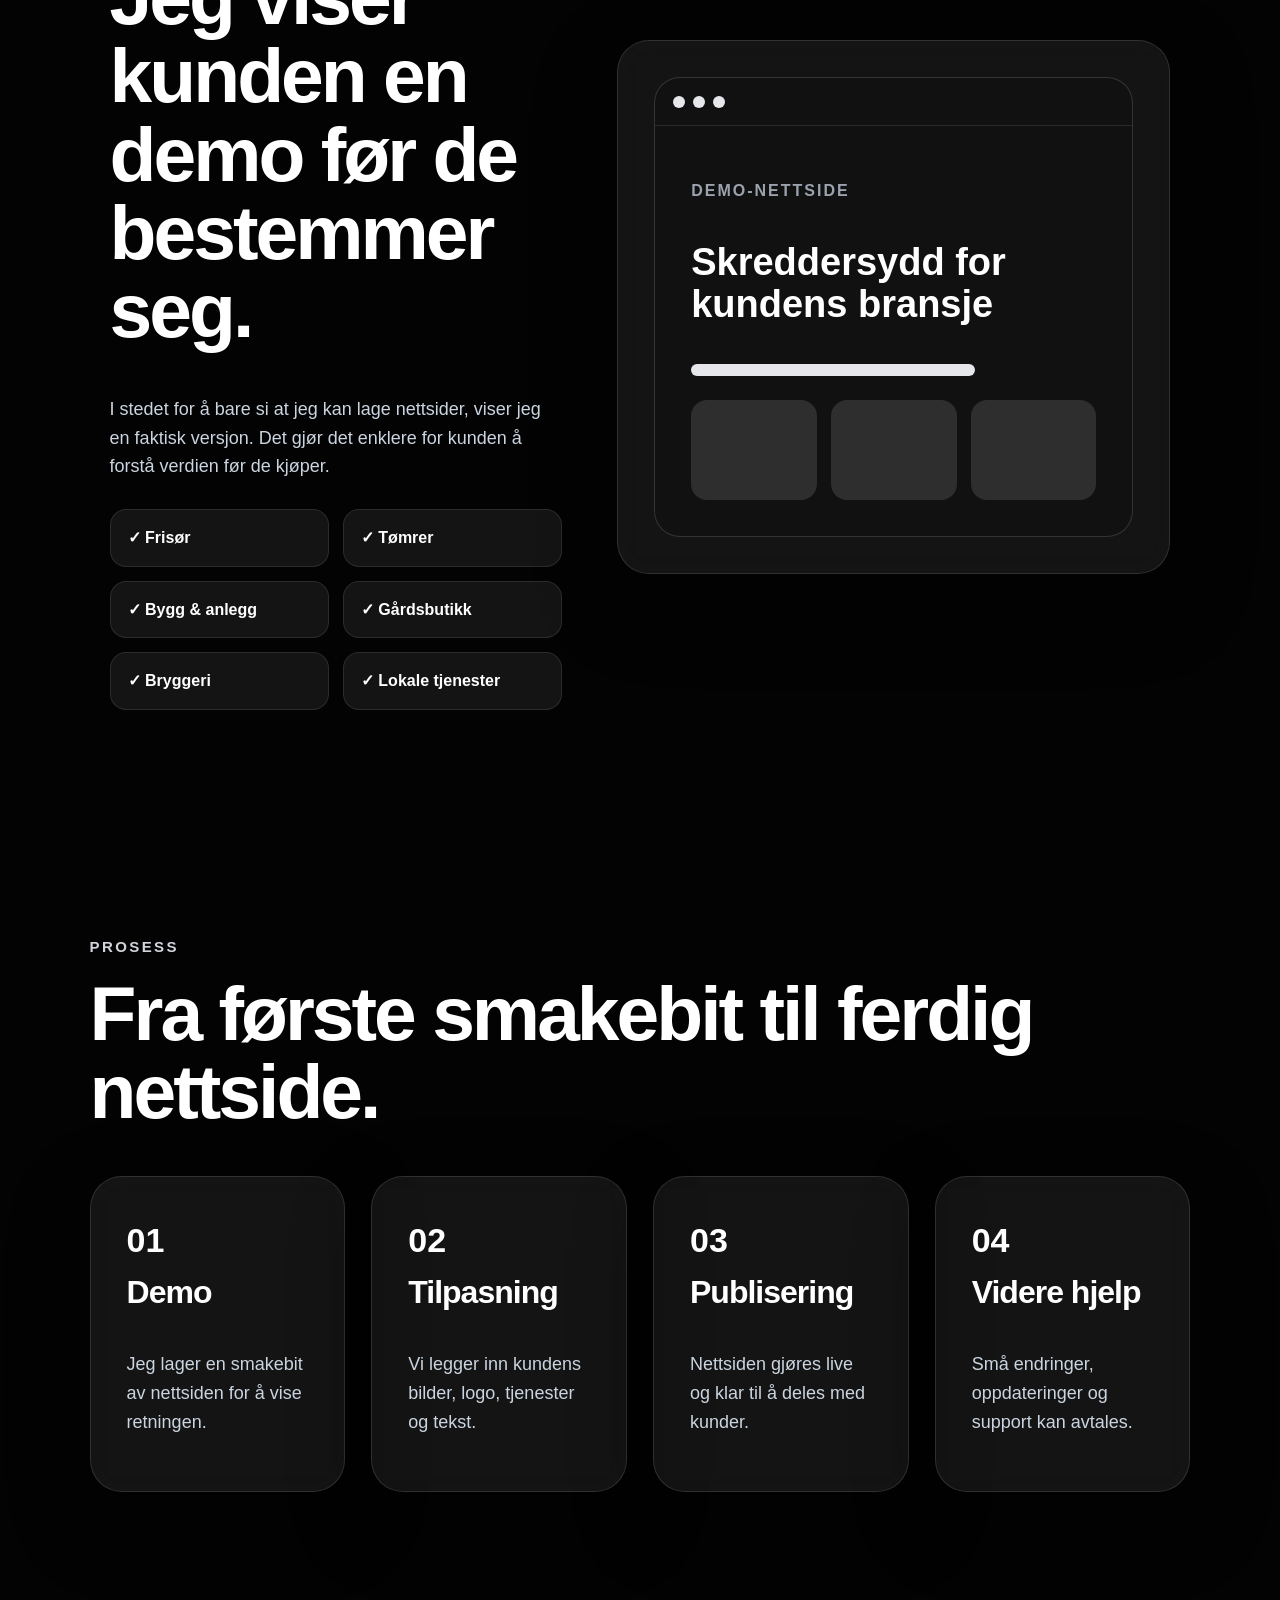
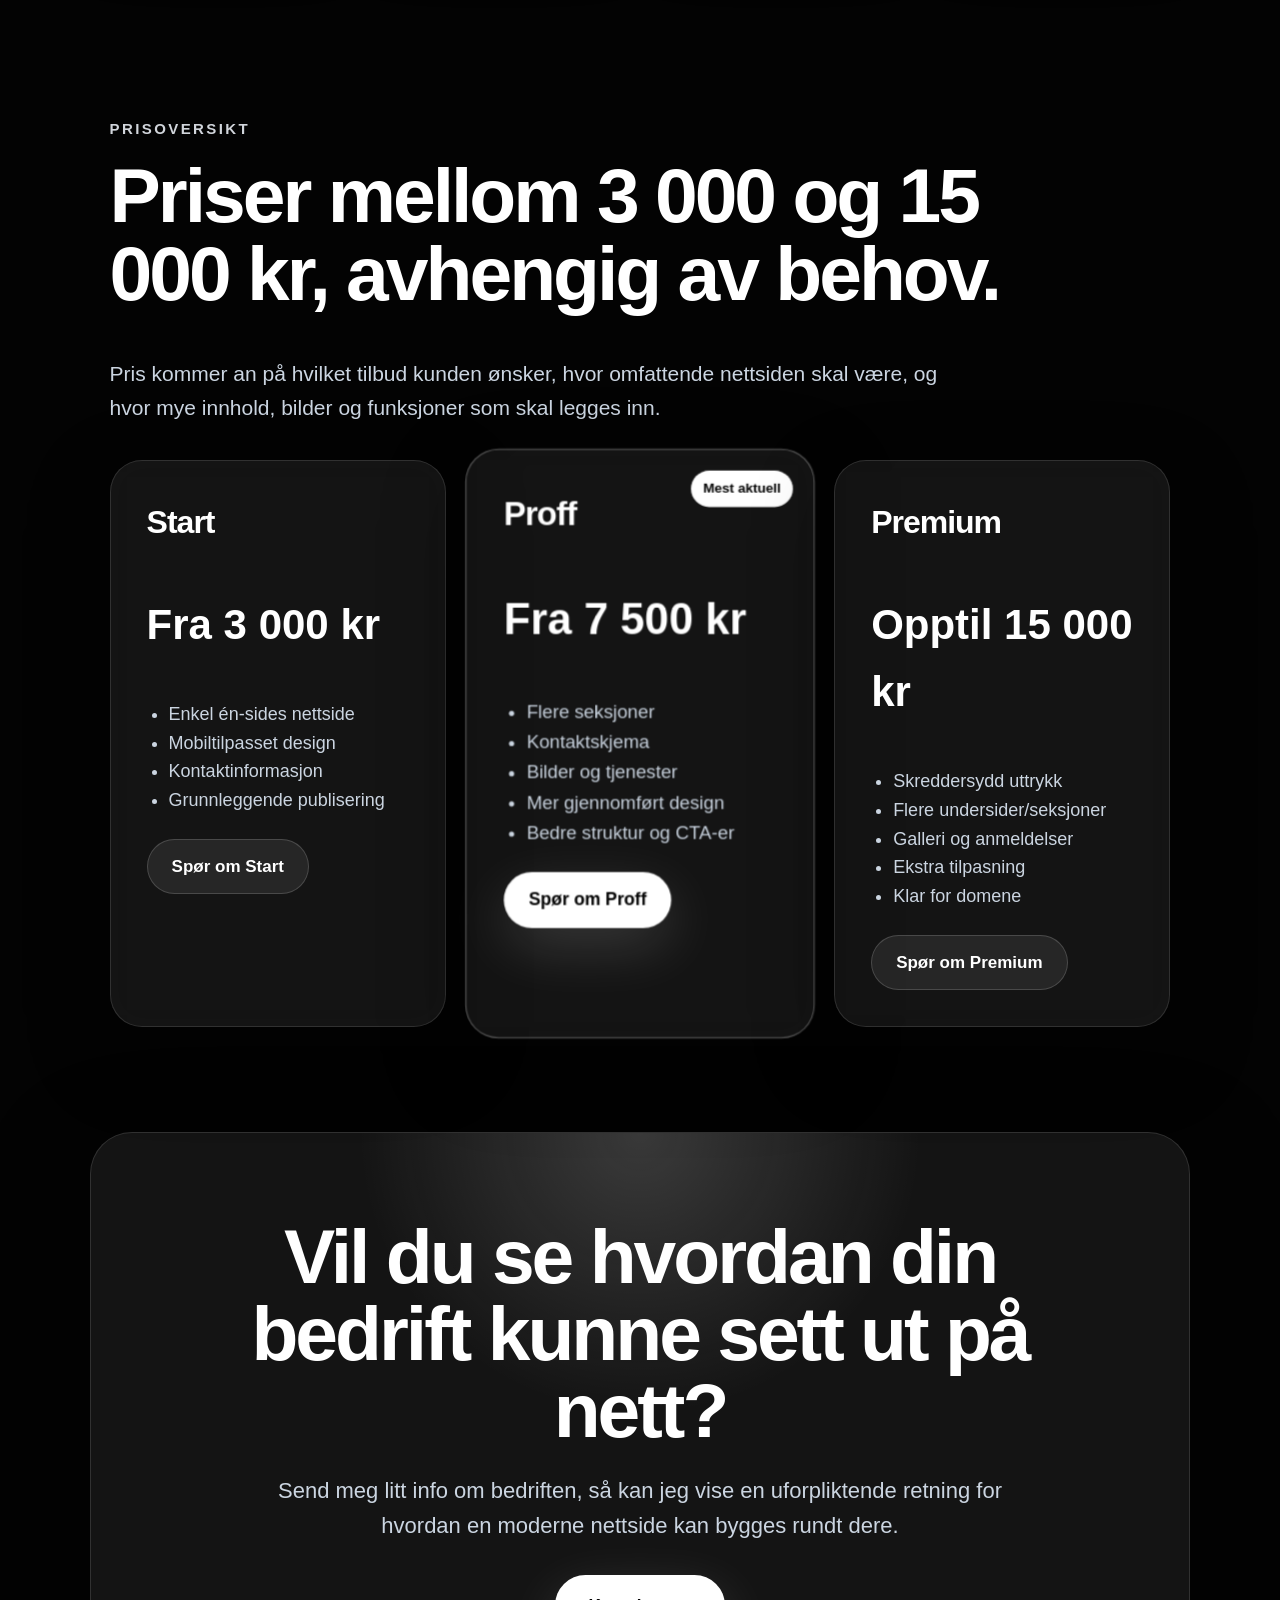
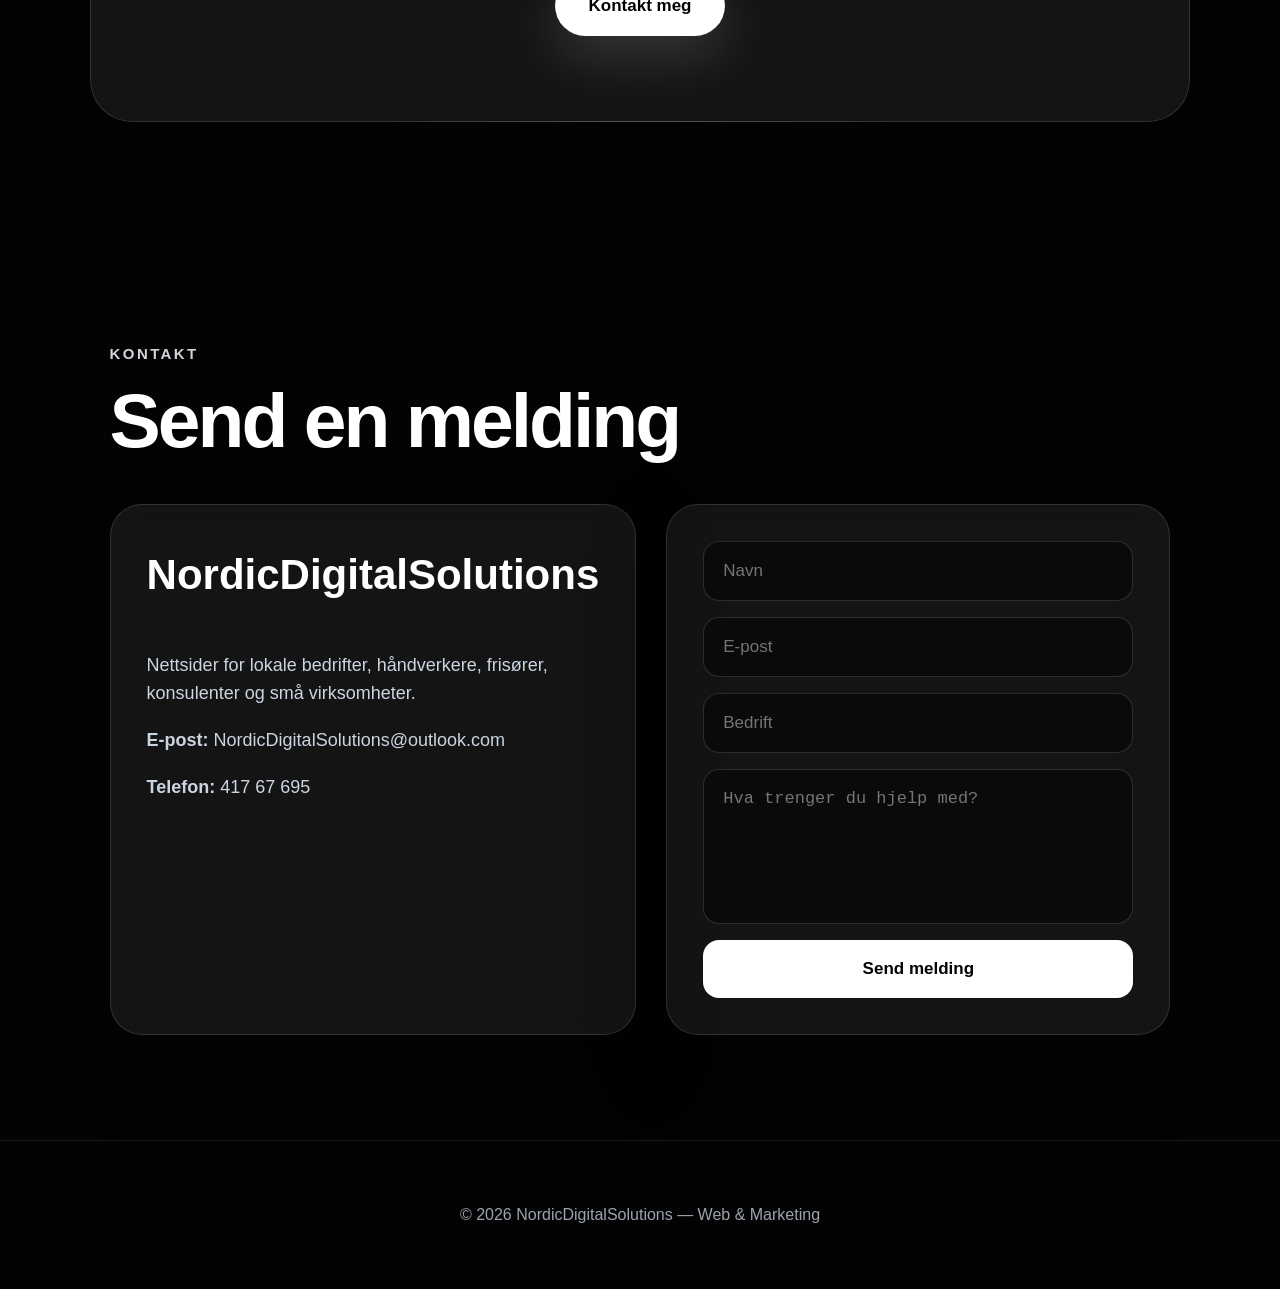
==== commit ebfd85f2: "Add files via upload" ====
--- a/index.html
+++ b/index.html
@@ -3,7 +3,7 @@
 <head>
   <meta charset="UTF-8" />
   <meta name="viewport" content="width=device-width, initial-scale=1.0" />
-  <title>NordicDigitalSolutions | Nettsider for lokale bedrifter</title>
+  <title>NordicDigitalSolutions | Moderne nettsider</title>
   <link rel="icon" href="logo.png" />
   <link rel="stylesheet" href="style.css" />
 </head>
@@ -19,14 +19,14 @@
 </div>
 
 <nav class="navbar">
-  <a href="#" class="brand">
+  <a href="index.html" class="brand">
     <img src="logo.png" alt="NordicDigitalSolutions logo">
     <span>NordicDigitalSolutions</span>
   </a>
 
   <div class="nav-links">
     <a href="#tjenester">Tjenester</a>
-    <a href="#eksempler">Eksempler</a>
+    <a href="portfolio.html">Portefølje</a>
     <a href="#priser">Priser</a>
     <a href="#kontakt" class="nav-cta">Få tilbud</a>
   </div>
@@ -47,7 +47,7 @@
 
     <div class="hero-buttons">
       <a href="#kontakt" class="btn primary">Få gratis vurdering</a>
-      <a href="#eksempler" class="btn secondary">Se hva jeg lager</a>
+      <a href="portfolio.html" class="btn secondary">Se portefølje</a>
     </div>
 
     <div class="trust-row">
@@ -119,13 +119,13 @@
   </div>
 </section>
 
-<section id="eksempler" class="split">
-  <div>
-    <p class="label">Lokkesymbol i salgsmailer</p>
-    <h2>Jeg viser kunden en smakebit før de kjøper.</h2>
+<section class="split">
+  <div>
+    <p class="label">Gratis smakebit</p>
+    <h2>Jeg viser kunden en demo før de bestemmer seg.</h2>
     <p class="section-text">
-      I stedet for å bare si “jeg lager nettsider”, kan jeg sende en faktisk demo.
-      Det gjør det mye lettere for kunden å forstå verdien.
+      I stedet for å bare si at jeg kan lage nettsider, viser jeg en faktisk versjon.
+      Det gjør det enklere for kunden å forstå verdien før de kjøper.
     </p>
 
     <div class="mini-list">
@@ -133,8 +133,8 @@
       <span>✓ Tømrer</span>
       <span>✓ Bygg & anlegg</span>
       <span>✓ Gårdsbutikk</span>
-      <span>✓ Konsulent</span>
-      <span>✓ Restaurant</span>
+      <span>✓ Bryggeri</span>
+      <span>✓ Lokale tjenester</span>
     </div>
   </div>
 
@@ -157,7 +157,7 @@
 
 <section class="process">
   <p class="label">Prosess</p>
-  <h2>En enkel prosess fra første idé til ferdig nettside.</h2>
+  <h2>Fra første smakebit til ferdig nettside.</h2>
 
   <div class="steps">
     <div class="step">
@@ -180,8 +180,8 @@
 
     <div class="step">
       <span>04</span>
-      <h3>Videre drift</h3>
-      <p>Små endringer, oppdateringer og hjelp kan avtales etter behov.</p>
+      <h3>Videre hjelp</h3>
+      <p>Små endringer, oppdateringer og support kan avtales.</p>
     </div>
   </div>
 </section>
--- a/style.css
+++ b/style.css
@@ -15,15 +15,17 @@
   overflow-x: hidden;
 }
 
+/* BAKGRUNN */
+
 .background {
   position: fixed;
   inset: 0;
   z-index: -50;
   overflow: hidden;
   background:
-    radial-gradient(circle at 20% 10%, rgba(255,255,255,0.13), transparent 28%),
-    radial-gradient(circle at 85% 20%, rgba(120,120,120,0.16), transparent 32%),
-    radial-gradient(circle at 50% 100%, rgba(255,255,255,0.08), transparent 35%),
+    radial-gradient(circle at 20% 10%, rgba(255,255,255,0.16), transparent 28%),
+    radial-gradient(circle at 85% 20%, rgba(120,120,120,0.18), transparent 32%),
+    radial-gradient(circle at 50% 100%, rgba(255,255,255,0.10), transparent 35%),
     linear-gradient(180deg, #050505, #0d0d0f, #000);
 }
 
@@ -31,10 +33,10 @@
   position: absolute;
   inset: 0;
   background-image:
-    linear-gradient(rgba(255,255,255,0.045) 1px, transparent 1px),
-    linear-gradient(90deg, rgba(255,255,255,0.045) 1px, transparent 1px);
+    linear-gradient(rgba(255,255,255,0.05) 1px, transparent 1px),
+    linear-gradient(90deg, rgba(255,255,255,0.05) 1px, transparent 1px);
   background-size: 70px 70px;
-  mask-image: linear-gradient(to bottom, black, transparent 85%);
+  animation: moveGrid 18s linear infinite;
 }
 
 .noise {
@@ -49,7 +51,6 @@
   position: absolute;
   border-radius: 50%;
   filter: blur(120px);
-  opacity: 0.35;
   animation: float 12s ease-in-out infinite;
 }
 
@@ -59,7 +60,7 @@
   background: white;
   top: -180px;
   left: -160px;
-  opacity: 0.16;
+  opacity: 0.14;
 }
 
 .orb-two {
@@ -68,31 +69,40 @@
   background: #6b7280;
   right: -160px;
   top: 35%;
+  opacity: 0.32;
   animation-delay: 3s;
 }
 
 .orb-three {
   width: 520px;
   height: 520px;
-  background: #ffffff;
+  background: white;
   bottom: -240px;
   left: 35%;
-  opacity: 0.10;
+  opacity: 0.1;
   animation-delay: 6s;
 }
 
 @keyframes float {
   50% {
-    transform: translateY(-50px) scale(1.08);
-  }
-}
+    transform: translateY(-55px) scale(1.08);
+  }
+}
+
+@keyframes moveGrid {
+  to {
+    transform: translateY(-70px);
+  }
+}
+
+/* NAVBAR */
 
 .navbar {
   position: sticky;
   top: 0;
   z-index: 1000;
-  height: 84px;
-  padding: 0 7%;
+  min-height: 86px;
+  padding: 16px 7%;
   display: flex;
   justify-content: space-between;
   align-items: center;
@@ -108,14 +118,14 @@
   color: white;
   text-decoration: none;
   font-weight: 900;
-  font-size: 21px;
+  font-size: 23px;
 }
 
 .brand img {
-  width: 52px;
-  height: 52px;
+  width: 58px;
+  height: 58px;
   object-fit: cover;
-  border-radius: 14px;
+  border-radius: 15px;
   box-shadow: 0 0 35px rgba(255,255,255,0.18);
 }
 
@@ -128,7 +138,7 @@
 .nav-links a {
   color: #e5e7eb;
   text-decoration: none;
-  font-size: 15px;
+  font-size: 17px;
   font-weight: 800;
   transition: 0.2s;
 }
@@ -138,14 +148,73 @@
 }
 
 .nav-cta {
-  padding: 10px 18px;
+  padding: 12px 20px;
   border-radius: 999px;
   background: white;
   color: #030303 !important;
 }
 
+/* FELLES */
+
+.eyebrow,
+.label {
+  color: #d1d5db;
+  text-transform: uppercase;
+  letter-spacing: 2.4px;
+  font-size: 15px;
+  font-weight: 900;
+}
+
+section {
+  max-width: 1240px;
+  margin: 0 auto;
+  padding: 105px 7%;
+}
+
+section h2 {
+  max-width: 1000px;
+  margin: 12px 0 45px;
+  font-size: clamp(44px, 6vw, 82px);
+  line-height: 1.02;
+  letter-spacing: -3px;
+}
+
+.btn {
+  display: inline-flex;
+  align-items: center;
+  justify-content: center;
+  padding: 17px 34px;
+  border-radius: 999px;
+  text-decoration: none;
+  font-weight: 900;
+  font-size: 17px;
+  transition: 0.25s;
+}
+
+.btn:hover {
+  transform: translateY(-5px) scale(1.02);
+}
+
+.primary {
+  background: white;
+  color: #030303;
+  box-shadow: 0 18px 55px rgba(255,255,255,0.16);
+}
+
+.secondary {
+  color: white;
+  background: rgba(255,255,255,0.08);
+  border: 1px solid rgba(255,255,255,0.16);
+}
+
+.small {
+  padding: 13px 24px;
+}
+
+/* INDEX HERO */
+
 .hero {
-  min-height: calc(100vh - 84px);
+  min-height: calc(100vh - 86px);
   padding: 90px 7%;
   display: flex;
   justify-content: center;
@@ -154,17 +223,17 @@
 }
 
 .hero-content {
-  max-width: 1100px;
+  max-width: 1150px;
 }
 
 .hero-logo {
-  width: 460px;
-  max-width: 92%;
-  border-radius: 28px;
-  margin-bottom: 34px;
+  width: 620px;
+  max-width: 95%;
+  border-radius: 30px;
+  margin-bottom: 36px;
   box-shadow:
     0 45px 120px rgba(0,0,0,0.6),
-    0 0 85px rgba(255,255,255,0.16);
+    0 0 90px rgba(255,255,255,0.18);
   animation: logoGlow 4.5s ease-in-out infinite;
 }
 
@@ -173,25 +242,16 @@
     transform: translateY(-7px);
     box-shadow:
       0 50px 140px rgba(0,0,0,0.7),
-      0 0 120px rgba(255,255,255,0.26);
-  }
-}
-
-.eyebrow,
-.label {
-  color: #d1d5db;
-  text-transform: uppercase;
-  letter-spacing: 2.4px;
-  font-size: 14px;
-  font-weight: 900;
+      0 0 125px rgba(255,255,255,0.26);
+  }
 }
 
 .hero h1 {
-  margin: 18px auto 28px;
-  max-width: 1100px;
-  font-size: clamp(48px, 8vw, 100px);
-  line-height: 0.94;
-  letter-spacing: -5px;
+  margin: 18px auto 30px;
+  max-width: 1200px;
+  font-size: clamp(64px, 9vw, 135px);
+  line-height: 0.9;
+  letter-spacing: -6px;
   font-weight: 900;
   background: linear-gradient(90deg, #ffffff, #d1d5db, #ffffff);
   background-size: 240%;
@@ -207,10 +267,10 @@
 }
 
 .hero-text {
-  max-width: 760px;
+  max-width: 900px;
   margin: 0 auto;
   color: #cbd5e1;
-  font-size: 22px;
+  font-size: 28px;
 }
 
 .hero-buttons,
@@ -222,54 +282,26 @@
 }
 
 .hero-buttons {
-  margin-top: 38px;
+  margin-top: 40px;
 }
 
 .trust-row {
-  margin-top: 32px;
+  margin-top: 34px;
 }
 
 .trust-row span {
-  padding: 10px 16px;
+  padding: 11px 17px;
   border-radius: 999px;
   background: rgba(255,255,255,0.07);
   border: 1px solid rgba(255,255,255,0.12);
   color: #e5e7eb;
-}
-
-.btn {
-  display: inline-flex;
-  align-items: center;
-  justify-content: center;
-  padding: 16px 32px;
-  border-radius: 999px;
-  text-decoration: none;
-  font-weight: 900;
-  transition: 0.25s;
-}
-
-.btn:hover {
-  transform: translateY(-5px) scale(1.02);
-}
-
-.primary {
-  background: white;
-  color: #030303;
-  box-shadow: 0 18px 55px rgba(255,255,255,0.16);
-}
-
-.secondary {
-  color: white;
-  background: rgba(255,255,255,0.08);
-  border: 1px solid rgba(255,255,255,0.16);
-}
-
-.small {
-  padding: 13px 24px;
-}
+  font-weight: 700;
+}
+
+/* STATS */
 
 .stats {
-  max-width: 1050px;
+  max-width: 1100px;
   margin: 0 auto;
   padding: 42px 7%;
   display: grid;
@@ -278,8 +310,8 @@
 }
 
 .stats div {
-  padding: 32px;
-  border-radius: 28px;
+  padding: 34px;
+  border-radius: 30px;
   background: rgba(255,255,255,0.07);
   border: 1px solid rgba(255,255,255,0.12);
   text-align: center;
@@ -287,28 +319,18 @@
 }
 
 .stats h2 {
-  font-size: 48px;
+  font-size: 72px;
+  line-height: 1;
   margin: 0;
 }
 
 .stats p {
   color: #cbd5e1;
-  margin: 6px 0 0;
-}
-
-section {
-  max-width: 1240px;
-  margin: 0 auto;
-  padding: 100px 7%;
-}
-
-section h2 {
-  max-width: 980px;
-  margin: 12px 0 45px;
-  font-size: clamp(36px, 5vw, 64px);
-  line-height: 1.04;
-  letter-spacing: -3px;
-}
+  margin: 8px 0 0;
+  font-size: 18px;
+}
+
+/* CARDS */
 
 .cards,
 .pricing,
@@ -332,8 +354,8 @@
 .contact-info,
 .contact-form,
 .showcase-card {
-  padding: 34px;
-  border-radius: 30px;
+  padding: 36px;
+  border-radius: 32px;
   background: rgba(255,255,255,0.07);
   border: 1px solid rgba(255,255,255,0.12);
   backdrop-filter: blur(18px);
@@ -350,21 +372,22 @@
 }
 
 .icon {
-  width: 60px;
-  height: 60px;
-  border-radius: 18px;
+  width: 64px;
+  height: 64px;
+  border-radius: 19px;
   display: grid;
   place-items: center;
   background: rgba(255,255,255,0.10);
-  font-size: 30px;
+  font-size: 32px;
   margin-bottom: 22px;
 }
 
 .card h3,
 .price-card h3,
 .step h3 {
-  font-size: 25px;
+  font-size: 32px;
   margin-top: 0;
+  letter-spacing: -1px;
 }
 
 .card p,
@@ -373,7 +396,10 @@
 .section-text,
 .price-note {
   color: #cbd5e1;
-}
+  font-size: 18px;
+}
+
+/* SPLIT / MOCKUP */
 
 .split {
   display: grid;
@@ -390,7 +416,7 @@
 }
 
 .mini-list span {
-  padding: 14px 16px;
+  padding: 15px 17px;
   border-radius: 16px;
   background: rgba(255,255,255,0.07);
   border: 1px solid rgba(255,255,255,0.1);
@@ -399,13 +425,13 @@
 
 .mock-browser {
   overflow: hidden;
-  border-radius: 24px;
+  border-radius: 26px;
   background: #111;
   border: 1px solid rgba(255,255,255,0.15);
 }
 
 .browser-top {
-  height: 46px;
+  height: 48px;
   display: flex;
   align-items: center;
   gap: 8px;
@@ -421,7 +447,7 @@
 }
 
 .browser-body {
-  padding: 34px;
+  padding: 36px;
 }
 
 .browser-body p {
@@ -432,7 +458,7 @@
 }
 
 .browser-body h3 {
-  font-size: 34px;
+  font-size: 38px;
   line-height: 1.1;
 }
 
@@ -441,7 +467,7 @@
   height: 12px;
   border-radius: 999px;
   background: #e5e7eb;
-  margin: 22px 0;
+  margin: 24px 0;
 }
 
 .mock-grid {
@@ -451,30 +477,38 @@
 }
 
 .mock-grid div {
-  height: 90px;
+  height: 100px;
   border-radius: 16px;
   background: rgba(255,255,255,0.12);
 }
 
+/* PROCESS */
+
+.process {
+  max-width: 1300px;
+}
+
 .step span {
   color: white;
-  font-size: 30px;
-  font-weight: 900;
-}
+  font-size: 34px;
+  font-weight: 900;
+}
+
+/* PRICING */
 
 .price-note {
-  max-width: 780px;
-  font-size: 20px;
-  margin-bottom: 34px;
+  max-width: 850px;
+  font-size: 21px;
+  margin-bottom: 36px;
 }
 
 .price-card {
   position: relative;
-  min-height: 420px;
+  min-height: 440px;
 }
 
 .price {
-  font-size: 36px;
+  font-size: 42px;
   font-weight: 900;
   color: white;
 }
@@ -501,27 +535,36 @@
   font-weight: 900;
 }
 
+/* CTA */
+
 .cta {
   max-width: 1100px;
+  margin: 0 auto 100px;
+  padding: 85px 7%;
   text-align: center;
-  border-radius: 40px;
+  border-radius: 42px;
   background:
     radial-gradient(circle at top, rgba(255,255,255,0.16), transparent 35%),
     rgba(255,255,255,0.07);
   border: 1px solid rgba(255,255,255,0.12);
+  box-shadow: 0 35px 110px rgba(0,0,0,0.45);
 }
 
 .cta h2 {
-  margin-left: auto;
-  margin-right: auto;
+  font-size: clamp(42px, 6vw, 78px);
+  line-height: 1;
+  letter-spacing: -3px;
+  margin: 0 auto 24px;
 }
 
 .cta p {
-  max-width: 720px;
-  margin: 0 auto 30px;
+  max-width: 760px;
+  margin: 0 auto 32px;
   color: #cbd5e1;
-  font-size: 20px;
-}
+  font-size: 22px;
+}
+
+/* CONTACT */
 
 .contact-grid {
   display: grid;
@@ -530,8 +573,13 @@
 }
 
 .contact-info h3 {
-  font-size: 30px;
+  font-size: 42px;
   margin-top: 0;
+}
+
+.contact-info p {
+  color: #cbd5e1;
+  font-size: 18px;
 }
 
 .contact-form {
@@ -543,17 +591,17 @@
 input,
 textarea {
   width: 100%;
-  padding: 18px;
+  padding: 19px;
   border-radius: 16px;
   border: 1px solid rgba(255,255,255,0.14);
   background: rgba(0,0,0,0.45);
   color: white;
-  font-size: 16px;
+  font-size: 17px;
   outline: none;
 }
 
 textarea {
-  height: 150px;
+  height: 155px;
   resize: none;
 }
 
@@ -564,12 +612,12 @@
 }
 
 button {
-  padding: 18px;
+  padding: 19px;
   border: none;
   border-radius: 16px;
   background: white;
   color: #030303;
-  font-size: 16px;
+  font-size: 17px;
   font-weight: 900;
   cursor: pointer;
   transition: 0.25s;
@@ -578,6 +626,148 @@
 button:hover {
   transform: translateY(-4px);
 }
+
+/* PORTFOLIO */
+
+.portfolio-hero {
+  max-width: 1250px;
+  margin: 0 auto;
+  padding: 140px 7% 80px;
+  text-align: center;
+}
+
+.portfolio-hero h1 {
+  font-size: clamp(56px, 8vw, 115px);
+  line-height: 0.94;
+  letter-spacing: -5px;
+  margin: 22px auto;
+  max-width: 1100px;
+  background: linear-gradient(90deg, #fff, #d1d5db, #fff);
+  background-size: 240%;
+  -webkit-background-clip: text;
+  -webkit-text-fill-color: transparent;
+  animation: shimmer 8s linear infinite;
+}
+
+.portfolio-hero p {
+  max-width: 850px;
+  margin: 0 auto;
+  color: #cbd5e1;
+  font-size: 24px;
+}
+
+.portfolio-grid {
+  max-width: 1400px;
+  margin: 0 auto;
+  padding: 20px 7% 120px;
+  display: grid;
+  grid-template-columns: repeat(2, 1fr);
+  gap: 35px;
+}
+
+.portfolio-card {
+  overflow: hidden;
+  border-radius: 32px;
+  background: rgba(255,255,255,0.065);
+  border: 1px solid rgba(255,255,255,0.12);
+  backdrop-filter: blur(18px);
+  box-shadow: 0 28px 90px rgba(0,0,0,0.42);
+  transition: 0.35s;
+  animation: floatCard 9s ease-in-out infinite;
+}
+
+.portfolio-card:nth-child(2) {
+  animation-delay: 1s;
+}
+
+.portfolio-card:nth-child(3) {
+  animation-delay: 2s;
+}
+
+.portfolio-card:nth-child(4) {
+  animation-delay: 3s;
+}
+
+@keyframes floatCard {
+  50% {
+    transform: translateY(-8px);
+  }
+}
+
+.portfolio-card:hover {
+  transform: translateY(-14px);
+  border-color: rgba(255,255,255,0.36);
+  box-shadow: 0 40px 130px rgba(0,0,0,0.6);
+}
+
+.portfolio-img {
+  height: 320px;
+  background-size: cover;
+  background-position: center;
+  position: relative;
+}
+
+.portfolio-img::after {
+  content: "";
+  position: absolute;
+  inset: 0;
+  background: linear-gradient(to top, rgba(0,0,0,.82), rgba(0,0,0,.15));
+}
+
+.portfolio-content {
+  padding: 36px;
+}
+
+.portfolio-content span {
+  color: #d1d5db;
+  text-transform: uppercase;
+  letter-spacing: 2px;
+  font-size: 13px;
+  font-weight: 900;
+}
+
+.portfolio-content h3 {
+  margin: 12px 0;
+  font-size: 36px;
+  letter-spacing: -1px;
+}
+
+.portfolio-content p {
+  color: #cbd5e1;
+  font-size: 19px;
+}
+
+.portfolio-content a {
+  display: inline-block;
+  margin-top: 20px;
+  color: white;
+  text-decoration: none;
+  font-weight: 900;
+  font-size: 18px;
+  transition: .25s;
+}
+
+.portfolio-content a:hover {
+  transform: translateX(7px);
+}
+
+.svanekil {
+  background-image: url("https://images.unsplash.com/photo-1500595046743-cd271d694d30?auto=format&fit=crop&w=1400&q=80");
+}
+
+.bryggeri {
+  background-image: url("https://images.unsplash.com/photo-1514362545857-3bc16c4c7d1b?auto=format&fit=crop&w=1400&q=80");
+}
+
+.tt {
+  background-image: url("https://images.unsplash.com/photo-1600585154340-be6161a56a0c?auto=format&fit=crop&w=1400&q=80");
+}
+
+.goldhand {
+  background-image: url("https://images.unsplash.com/photo-1503387762-592deb58ef4e?auto=format&fit=crop&w=1400&q=80");
+}
+
+/* FOOTER */
 
 footer {
   text-align: center;
@@ -587,6 +777,8 @@
   background: #030303;
 }
 
+/* MOBIL */
+
 @media (max-width: 950px) {
   .navbar {
     height: auto;
@@ -606,7 +798,8 @@
   .pricing,
   .steps,
   .split,
-  .contact-grid {
+  .contact-grid,
+  .portfolio-grid {
     grid-template-columns: 1fr;
   }
 
@@ -618,11 +811,30 @@
     padding: 75px 22px;
   }
 
-  .hero h1 {
+  .hero h1,
+  .portfolio-hero h1 {
     letter-spacing: -2px;
   }
 
   .hero-logo {
     width: 340px;
   }
+
+  .hero-text,
+  .portfolio-hero p {
+    font-size: 20px;
+  }
+
+  .portfolio-hero {
+    padding-top: 90px;
+  }
+
+  .portfolio-img {
+    height: 240px;
+  }
+
+  .cta {
+    margin: 0 20px 70px;
+    padding: 55px 24px;
+  }
 }
